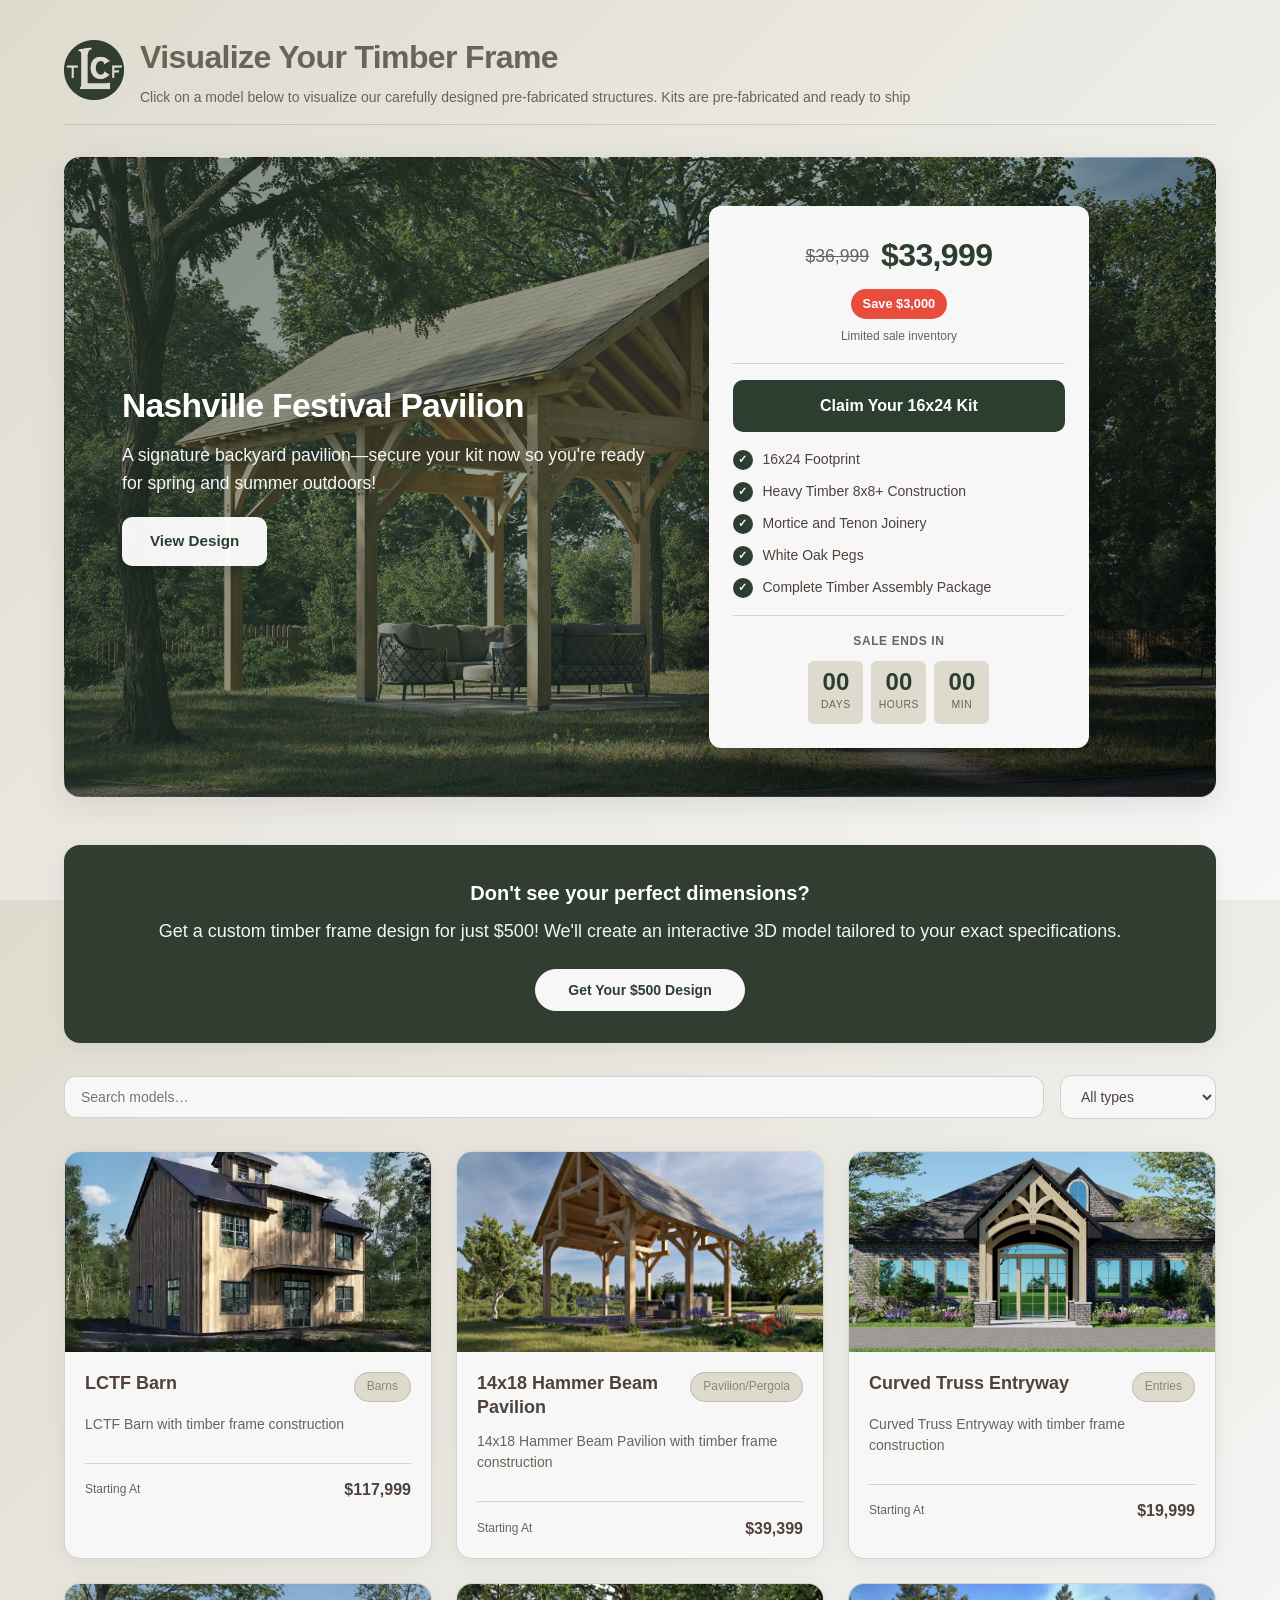
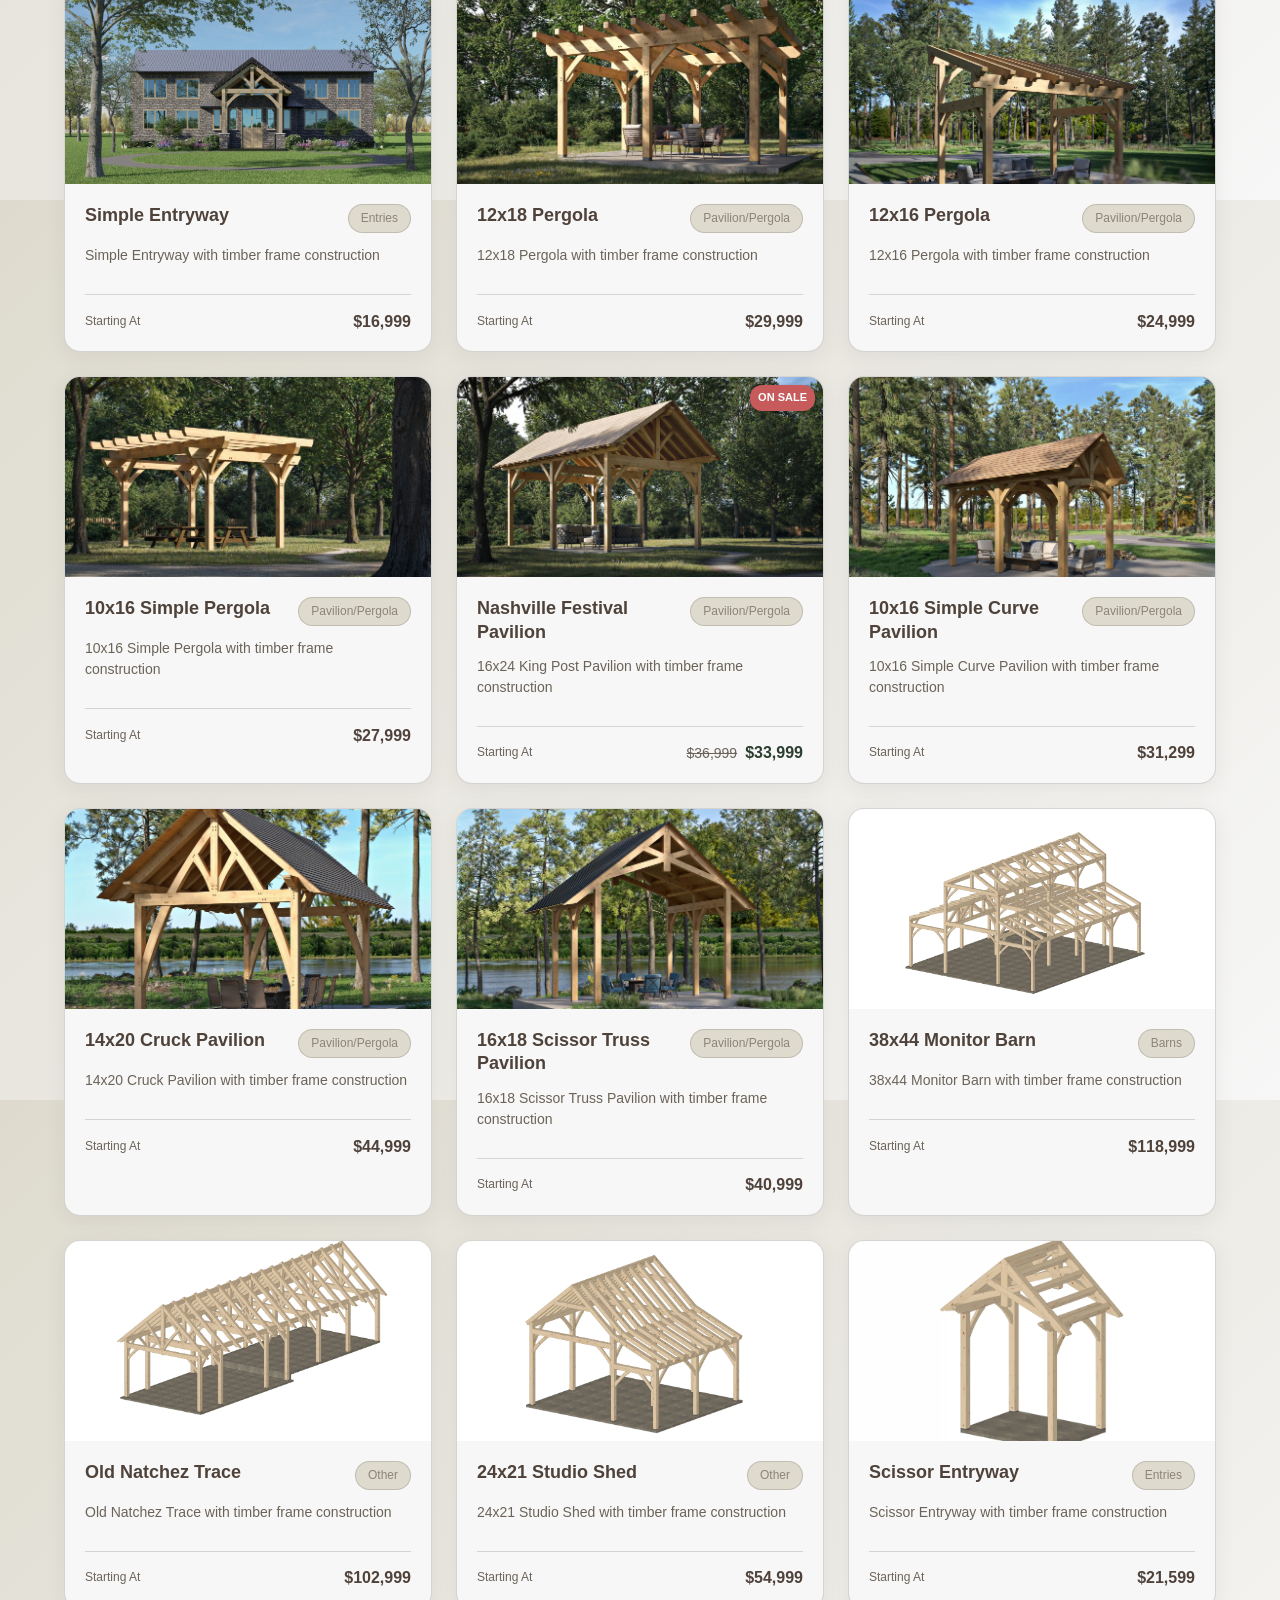
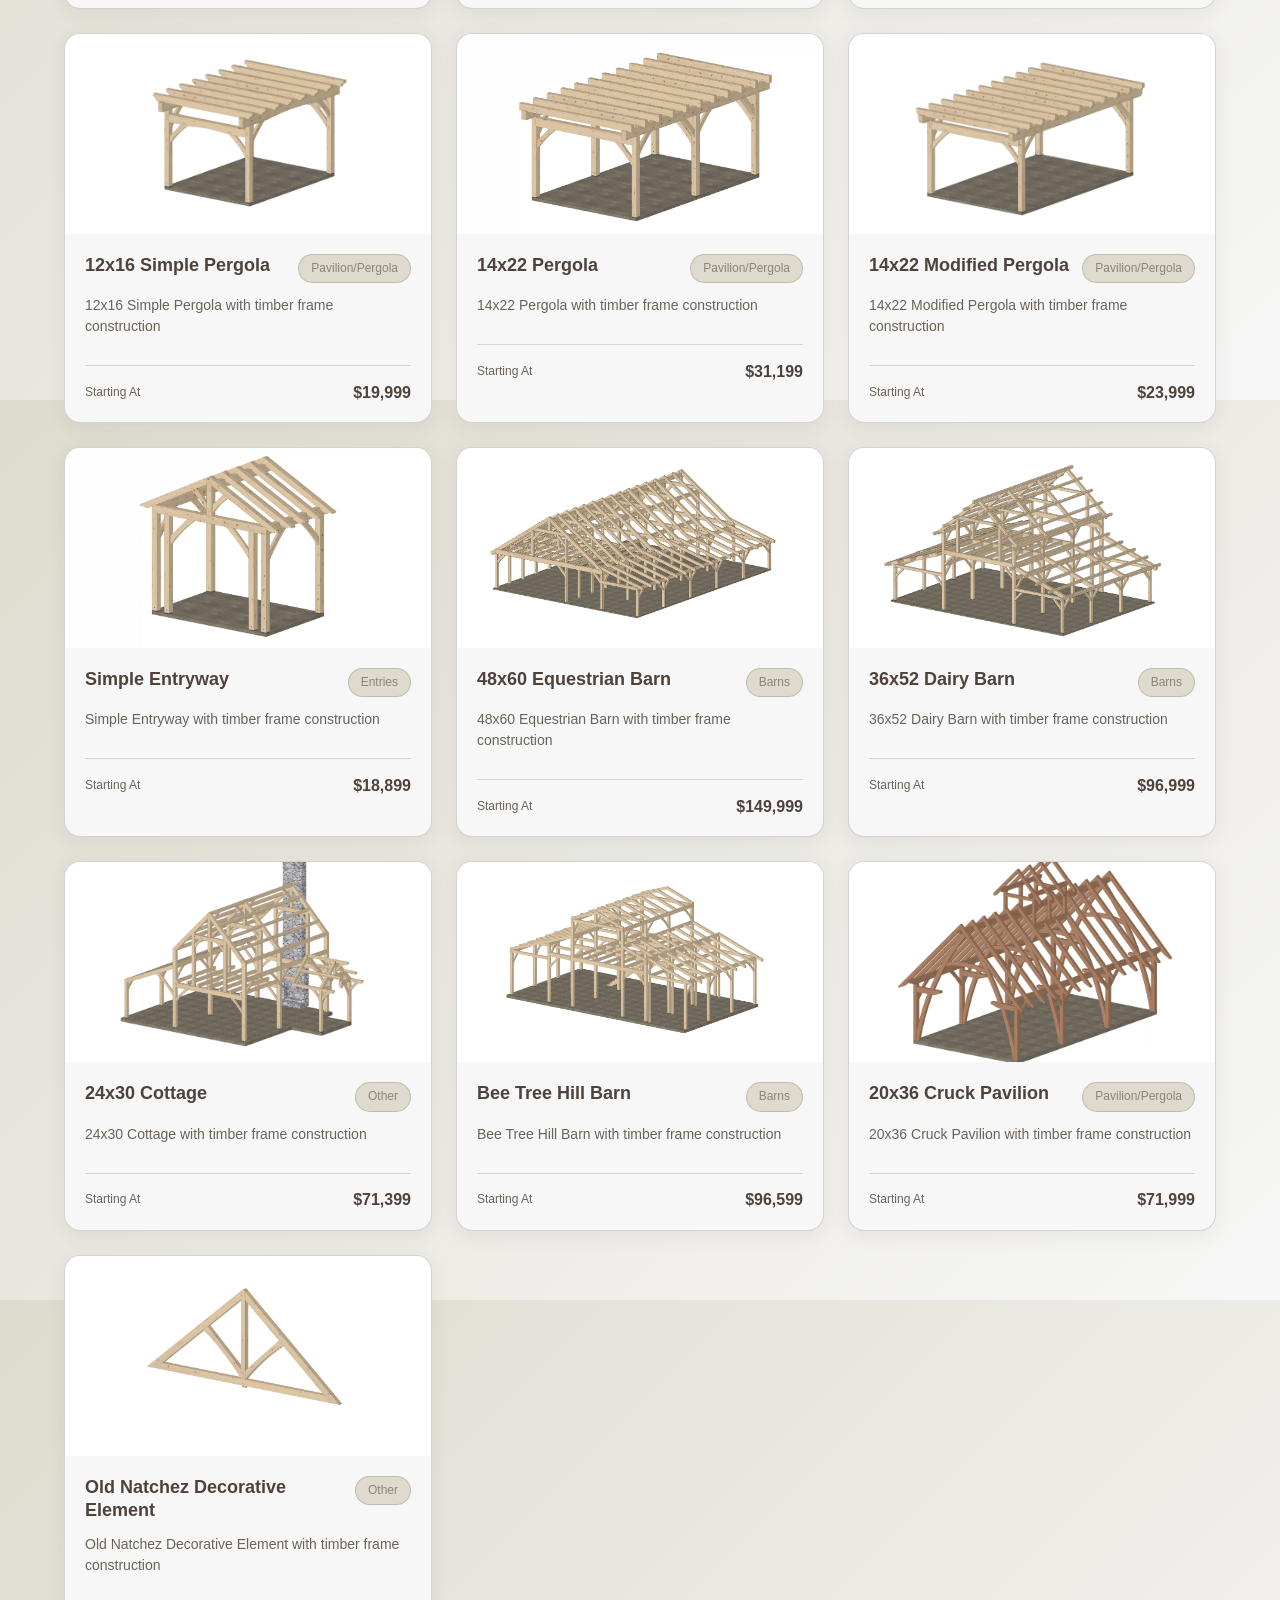
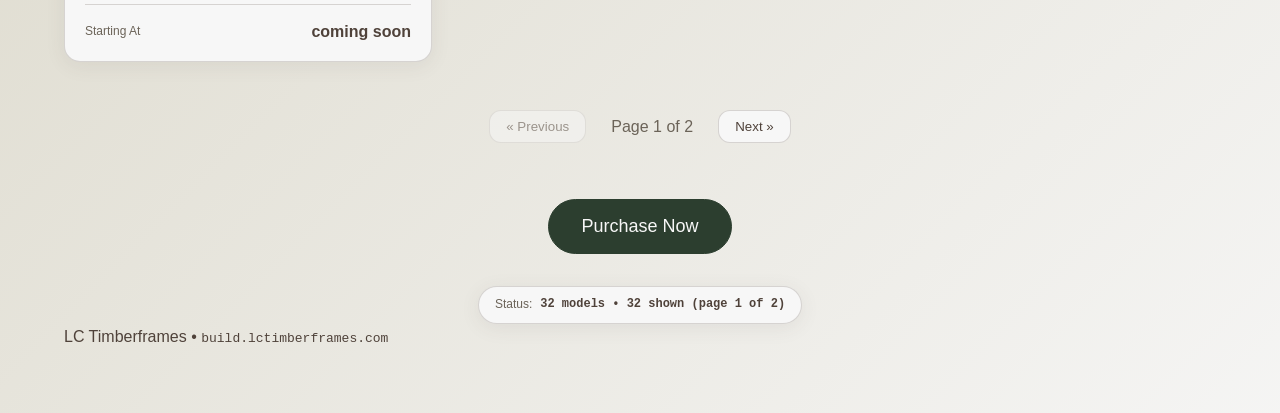
==== index.html @ c9aa9726 "push UTMs for buttons" ====
<!doctype html>
<html lang="en">
  <head>
    <meta charset="utf-8" />
    <script>
      // Register service worker to block unwanted Cadwork API calls
      if ('serviceWorker' in navigator) {
        navigator.serviceWorker.register('/sw.js', { scope: '/' })
          .catch(() => {}); // Silently fail on localhost/http
      }
    </script>
    <meta name="viewport" content="width=device-width, initial-scale=1" />
    <meta name="color-scheme" content="light dark" />
    <title>Visualize Your Timber Frame</title>
    <meta name="description" content="Select a 3D model to view." />
    <link rel="icon" type="image/png" href="assets/global_graphics/LCTF Profile.png">
    <link rel="dns-prefetch" href="//docs.google.com">
    <link rel="preconnect" href="//docs.google.com" crossorigin>
    <style>
      :root {
        /* Franklin Timberframes Color Palette */
        --franklin-green: #2C3E2F;
        --slab-blue: #CDE3F2;
        --forest-brown: #4F423A;
        --pebble-grey: #DEDBCE;
        --ivory-white: #F7F7F7;

        /* Light theme (default) */
        --bg: var(--ivory-white);
        --bg-secondary: var(--pebble-grey);
        --panel: var(--ivory-white);
        --panel-hover: #f0ede6;
        --text: var(--forest-brown);
        --text-muted: #6b6358;
        --text-secondary: #8b8477;
        --border: rgba(79, 66, 58, 0.2);
        --border-hover: rgba(79, 66, 58, 0.3);
        --shadow: 0 4px 20px rgba(79, 66, 58, 0.08);
        --shadow-hover: 0 8px 30px rgba(79, 66, 58, 0.12);
        --accent: var(--franklin-green);
        --accent-hover: #3a7d44;
        --success: var(--franklin-green);
        --warning: #d4a574;
        --danger: #c75b5b;
        --radius-sm: 6px;
        --radius-md: 12px;
        --radius-lg: 16px;
        --transition: all 0.3s ease;
      }

      @media (prefers-color-scheme: dark) {
        :root {
          /* Dark theme with Franklin palette */
          --bg: var(--forest-brown);
          --bg-secondary: #3a352f;
          --panel: #4a443c;
          --panel-hover: #5a544c;
          --text: var(--ivory-white);
          --text-muted: var(--pebble-grey);
          --text-secondary: #e8e3d8;
          --border: rgba(247, 247, 247, 0.2);
          --border-hover: rgba(247, 247, 247, 0.3);
          --shadow: 0 4px 20px rgba(0, 0, 0, 0.4);
          --shadow-hover: 0 8px 30px rgba(0, 0, 0, 0.6);
          --accent: var(--slab-blue);
          --accent-hover: #a8c8e8;
          --success: var(--franklin-green);
          --warning: #d4a574;
          --danger: #c75b5b;
        }
      }

      * { box-sizing: border-box; }
      html, body { height: 100%; }
      body {
        margin: 0;
        font-family: 'Helvetica Neue', -apple-system, BlinkMacSystemFont, 'Segoe UI', Roboto, Arial, sans-serif;
        color: var(--text);
        background: var(--bg);
        background-image: linear-gradient(135deg, var(--bg-secondary) 0%, var(--bg) 100%);
        line-height: 1.6;
        -webkit-font-smoothing: antialiased;
        -moz-osx-font-smoothing: grayscale;
        transition: background-color var(--transition), background-image var(--transition);
      }

      a { color: inherit; text-decoration: none; }

      .wrap {
        max-width: 1200px;
        margin: 0 auto;
        padding: 2rem 1.5rem 4rem;
      }
      header {
        display: flex;
        align-items: center;
        justify-content: flex-start;
        gap: 1rem;
        flex-wrap: wrap;
        margin-bottom: 2rem;
        padding-bottom: 1rem;
        border-bottom: 1px solid var(--border);
      }
      .logo {
        height: 60px;
        width: auto;
        flex-shrink: 0;
      }
      .title { display: grid; gap: 0.25rem; }
      .title h1 {
        margin: 0;
        font-size: 2rem;
        font-weight: 700;
        letter-spacing: -0.02em;
        color: var(--text-muted);
      }
      .title p {
        margin: 0;
        color: var(--text-muted);
        font-size: 0.875rem;
        line-height: 1.5;
      }
      .pill {
        display: inline-flex;
        align-items: center;
        gap: 0.5rem;
        padding: 0.5rem 1rem;
        border: 1px solid var(--border);
        background: var(--panel);
        border-radius: 2rem;
        box-shadow: var(--shadow);
        color: var(--text-muted);
        font-size: 0.75rem;
        font-weight: 500;
        user-select: none;
        transition: var(--transition);
      }
      .pill:hover {
        border-color: var(--border-hover);
        background: var(--panel-hover);
      }
      .pill code {
        color: var(--text);
        font-family: 'SF Mono', 'Monaco', 'Inconsolata', 'Roboto Mono', monospace;
        font-size: 0.75rem;
        font-weight: 600;
      }

      .controls {
        margin-top: 1.5rem;
        display: flex;
        gap: 1rem;
        flex-wrap: wrap;
        align-items: center;
      }
      .input, .select, .btn {
        border: 1px solid var(--border);
        background: var(--panel);
        color: var(--text);
        border-radius: var(--radius-md);
        padding: 0.75rem 1rem;
        font-size: 0.875rem;
        outline: none;
        transition: var(--transition);
      }
      .input:focus, .select:focus {
        border-color: var(--franklin-green);
        box-shadow: 0 0 0 3px rgba(44, 62, 47, 0.15);
      }
      .input { min-width: 280px; flex: 1 1 320px; }
      .select { flex: 0 0 auto; }
      .btn {
        display: inline-flex;
        align-items: center;
        gap: 0.5rem;
        cursor: pointer;
        font-weight: 500;
        transition: var(--transition);
        border: 1px solid transparent;
      }
      .btn:hover {
        transform: translateY(-1px);
        border-color: var(--border-hover);
      }
      .btn:active { transform: translateY(0); }
      .btn.primary {
        border-color: var(--franklin-green);
        background: var(--franklin-green);
        color: var(--ivory-white);
      }
      .btn.primary:hover {
        background: #3a7d44;
        border-color: #3a7d44;
      }
      .btn:disabled {
        opacity: 0.5;
        cursor: not-allowed;
        transform: none;
        pointer-events: none;
      }

      .grid {
        margin-top: 2rem;
        display: grid;
        grid-template-columns: repeat(auto-fit, minmax(320px, 1fr));
        gap: 1.5rem;
      }
      .card {
        border: 1px solid var(--border);
        background: var(--panel);
        border-radius: var(--radius-lg);
        box-shadow: var(--shadow);
        overflow: hidden;
        cursor: pointer;
        transition: var(--transition);
        position: relative;
      }
      .card:hover {
        transform: translateY(-4px);
        border-color: var(--franklin-green);
        background: var(--panel-hover);
        box-shadow: var(--shadow-hover);
      }
      .card:active { transform: translateY(0); }
      .card.coming-soon {
        opacity: 0.7;
        cursor: default;
      }
      .card.coming-soon:hover {
        transform: none;
        border-color: var(--border);
        background: var(--panel);
        box-shadow: var(--shadow);
      }
      .card.coming-soon .thumb::after {
        content: 'Coming Soon';
        position: absolute;
        top: 50%;
        left: 50%;
        transform: translate(-50%, -50%);
        background: rgba(0, 0, 0, 0.8);
        color: white;
        padding: 8px 16px;
        border-radius: 8px;
        font-size: 14px;
        font-weight: 600;
        z-index: 2;
      }
      .card .thumb {
        height: 200px;
        background: linear-gradient(135deg, var(--bg-secondary) 0%, var(--panel) 100%);
        overflow: hidden;
        position: relative;
      }
      .card .thumb img {
        width: 100%;
        height: 100%;
        object-fit: cover;
        display: block;
        transition: var(--transition);
      }
      .card:hover .thumb img {
        transform: scale(1.05);
      }
      .card .inner {
        padding: 1.25rem;
        display: grid;
        gap: 0.75rem;
      }
      .card .name {
        display: flex;
        align-items: flex-start;
        justify-content: space-between;
        gap: 0.75rem;
      }
      .card h2 {
        margin: 0;
        font-size: 1.125rem;
        font-weight: 600;
        line-height: 1.3;
        color: var(--text);
      }
      .tag {
        font-size: 0.75rem;
        font-weight: 500;
        color: var(--text-secondary);
        border: 1px solid var(--border);
        background: var(--bg-secondary);
        padding: 0.25rem 0.75rem;
        border-radius: 1rem;
        white-space: nowrap;
        transition: var(--transition);
      }
      .card:hover .tag {
        border-color: var(--border-hover);
        background: var(--panel);
      }
      .desc {
        margin: 0;
        color: var(--text-muted);
        font-size: 0.875rem;
        line-height: 1.5;
      }
      .pricing {
        margin-top: 1rem;
        padding-top: 1rem;
        border-top: 1px solid var(--border);
      }
      .price-section {
        display: flex;
        align-items: center;
        justify-content: space-between;
        gap: 0.5rem;
        min-height: 1.25rem;
      }
      .price-label {
        color: var(--text-muted);
        font-size: 0.75rem;
        font-weight: 500;
        flex-shrink: 0;
      }
      .price-display {
        display: flex;
        align-items: center;
        gap: 0.5rem;
        flex-shrink: 0;
      }
      .regular-price, .sale-price {
        font-size: 1rem;
        font-weight: 600;
        color: var(--text);
        line-height: 1.2;
        display: inline-block;
      }
      .original-price {
        font-size: 0.875rem;
        color: var(--text-muted);
        text-decoration: line-through;
        line-height: 1.2;
        display: inline-block;
      }
      .sale-price { color: var(--success); }
      .sale-badge {
        position: absolute;
        top: 8px;
        right: 8px;
        background: var(--danger);
        color: white;
        padding: 4px 8px;
        border-radius: 12px;
        font-size: 11px;
        font-weight: 600;
        box-shadow: 0 2px 8px rgba(0,0,0,0.3);
        z-index: 1;
      }
      .thumb { position: relative; }

      .empty {
        grid-column: 1 / -1;
        border: 2px dashed var(--border);
        background: var(--bg-secondary);
        border-radius: var(--radius-lg);
        padding: 3rem 2rem;
        color: var(--text-muted);
        text-align: center;
      }
      .empty strong {
        color: var(--text);
        display: block;
        margin-bottom: 0.5rem;
        font-size: 1.125rem;
      }
      .error {
        margin-top: 1.5rem;
        border: 1px solid rgba(239, 68, 68, 0.3);
        background: rgba(239, 68, 68, 0.1);
        border-radius: var(--radius-md);
        padding: 1rem 1.25rem;
        color: var(--text);
      }
      .error code {
        color: var(--danger);
        background: rgba(239, 68, 68, 0.1);
        padding: 0.125rem 0.25rem;
        border-radius: var(--radius-sm);
        font-size: 0.875em;
      }

      /* Pagination Styles */
      .pagination {
        display: flex;
        align-items: center;
        justify-content: center;
        gap: 1rem;
        margin: 2rem 0;
        padding: 1rem;
      }

      .pagination-btn {
        padding: 0.5rem 1rem;
        border: 1px solid var(--border);
        background: var(--panel);
        color: var(--text);
        border-radius: var(--radius-md);
        cursor: pointer;
        font-weight: 500;
        transition: var(--transition);
      }

      .pagination-btn:hover:not(:disabled) {
        background: var(--panel-hover);
        border-color: var(--border-hover);
      }

      .pagination-btn:disabled {
        opacity: 0.5;
        cursor: not-allowed;
      }

      .page-info {
        color: var(--text-muted);
        font-weight: 500;
        min-width: 100px;
        text-align: center;
      }

      .promo-banner {
        margin: 2rem 0;
        padding: 2rem;
        background: #303d30;
        border-radius: var(--radius-lg);
        text-align: center;
        color: white;
        box-shadow: var(--shadow);
      }
      .promo-banner h3 {
        margin: 0 0 0.5rem 0;
        font-size: 1.25rem;
        font-weight: 600;
      }
      .promo-banner p {
        margin: 0 0 1.5rem 0;
        font-size: 1.125rem;
        opacity: 0.95;
      }
      .promo-banner .btn {
        background: var(--ivory-white);
        color: var(--franklin-green);
        border-color: var(--ivory-white);
        font-weight: 600;
        padding: 0.75rem 2rem;
        border-radius: 2rem;
        transition: var(--transition);
      }
      .promo-banner .btn:hover {
        background: var(--pebble-grey);
        transform: translateY(-1px);
      }

      /* Sale hero - Clean, sleek design */
      .sale-hero {
        background-image: url('assets/Models/LCTF PF17 - Simple Pavilion 16x24 3.1.1/renders/IMG_2976.webp');
        background-size: cover;
        background-position: center;
        border-radius: var(--radius-lg);
        margin: 2rem 0 3rem;
        border: 1px solid var(--border);
        box-shadow: var(--shadow-hover);
        overflow: hidden;
        position: relative;
        min-height: 500px;
        display: flex;
        align-items: center;
        justify-content: center;
      }

      .sale-hero::before {
        content: '';
        position: absolute;
        inset: 0;
        background: linear-gradient(135deg, rgba(43,61,47,0.60) 0%, rgba(43,61,47,0.45) 50%, rgba(0,0,0,0.55) 100%);
        pointer-events: none;
      }

      .sale-hero-inner {
        position: relative;
        z-index: 1;
        width: 100%;
        max-width: 1100px;
        padding: 3rem 2rem;
      }

      .sale-content {
        display: grid;
        grid-template-columns: 1.2fr 1fr;
        gap: 3rem;
        align-items: center;
      }

      .sale-left {
        color: white;
      }

            .sale-pill {
        display: inline-flex;
        align-items: center;
        gap: 0.5rem;
        background: white;
        color: var(--franklin-green);
        border-radius: 999px;
        padding: 0.5rem 1rem;
        font-size: 0.8rem;
        font-weight: 700;
        letter-spacing: 0.02em;
        text-transform: uppercase;
        margin-bottom: 1.5rem;
      }

      .sale-title {
        font-size: 3rem;
        line-height: 1.1;
        letter-spacing: -0.02em;
        font-weight: 700;
        margin: 0 0 1rem 0;
        color: white;
      }

      .sale-sub {
        font-size: 1.1rem;
        line-height: 1.6;
        margin: 0;
        color: rgba(255,255,255,0.95);
      }

      .sale-right {
        background: var(--panel);
        border-radius: 12px;
        padding: 1.5rem;
        box-shadow: 0 20px 60px rgba(0,0,0,0.4);
        max-width: 380px;
      }

      .sale-pricing {
        text-align: center;
        padding-bottom: 1rem;
        border-bottom: 1px solid var(--border);
        margin-bottom: 1rem;
      }

      .sale-price-row {
        display: flex;
        align-items: center;
        justify-content: center;
        gap: 0.75rem;
        margin-bottom: 0.5rem;
      }

      .sale-old-price {
        font-size: 1.1rem;
        color: var(--text-muted);
        text-decoration: line-through;
        font-weight: 500;
      }

      .sale-new-price {
        font-size: 2rem;
        font-weight: 800;
        color: var(--accent);
        letter-spacing: -0.02em;
      }

      .sale-save-badge {
        display: inline-block;
        background: #e74c3c;
        color: white;
        padding: 0.3rem 0.75rem;
        border-radius: 999px;
        font-size: 0.8rem;
        font-weight: 700;
      }

      .sale-cta {
        width: 100%;
        background: var(--franklin-green);
        color: white;
        border: none;
        border-radius: 10px;
        padding: 0.85rem 1.5rem;
        font-size: 1rem;
        font-weight: 700;
        cursor: pointer;
        transition: all 0.2s ease;
        margin-bottom: 1rem;
        text-align: center;
        display: block;
        text-decoration: none;
      }

      .sale-cta:hover {
        background: #3a7d44;
        transform: translateY(-2px);
        box-shadow: 0 8px 20px rgba(43,61,47,0.3);
      }

      .sale-view-btn {
        display: inline-block;
        background: rgba(255,255,255,0.95);
        color: var(--franklin-green);
        border: none;
        border-radius: 10px;
        padding: 0.75rem 1.75rem;
        font-size: 0.95rem;
        font-weight: 700;
        cursor: pointer;
        transition: all 0.2s ease;
        margin-top: 1.25rem;
        text-align: center;
        text-decoration: none;
        box-shadow: 0 4px 15px rgba(0,0,0,0.2);
      }

      .sale-view-btn:hover {
        background: white;
        transform: translateY(-2px);
        box-shadow: 0 6px 20px rgba(0,0,0,0.25);
      }

      .sale-features {
        display: flex;
        flex-direction: column;
        gap: 0.6rem;
      }

      .sale-feature {
        display: flex;
        align-items: center;
        gap: 0.6rem;
        font-size: 0.875rem;
        color: var(--text);
      }

      .sale-feature::before {
        content: '✓';
        display: flex;
        align-items: center;
        justify-content: center;
        width: 20px;
        height: 20px;
        background: var(--franklin-green);
        color: white;
        border-radius: 50%;
        font-weight: 700;
        font-size: 0.7rem;
        flex-shrink: 0;
      }

      .sale-timer-section {
        margin-top: 1rem;
        padding-top: 1rem;
        border-top: 1px solid var(--border);
      }

      .sale-timer-label {
        text-align: center;
        font-size: 0.75rem;
        font-weight: 600;
        color: var(--text-muted);
        margin-bottom: 0.6rem;
        text-transform: uppercase;
        letter-spacing: 0.05em;
      }

      .sale-timer-row {
        display: flex;
        justify-content: center;
        gap: 0.5rem;
      }

      .sale-timer-unit {
        background: var(--bg-secondary);
        border-radius: 6px;
        padding: 0.6rem 0.4rem;
        min-width: 55px;
        text-align: center;
      }

      .sale-timer-num {
        font-size: 1.5rem;
        font-weight: 800;
        color: var(--accent);
        line-height: 1;
      }

      .sale-timer-lbl {
        font-size: 0.65rem;
        color: var(--text-muted);
        margin-top: 0.2rem;
        text-transform: uppercase;
        letter-spacing: 0.05em;
      }

      @media (max-width: 968px) {
        .sale-content {
          grid-template-columns: 1fr;
          gap: 2rem;
        }
        .sale-title {
          font-size: 2.25rem;
        }
        .sale-hero {
          min-height: 600px;
        }
      }

      @media (max-width: 768px) {
        .sale-hero-inner {
          padding: 2rem 1.5rem;
        }
        .sale-title {
          font-size: 2rem;
        }
        .sale-new-price {
          font-size: 2rem;
        }
      }
        .sale-title { font-size: 2.1rem; }
        .sale-bottom { grid-template-columns: 1fr; gap: 1rem; }
        .sale-center { justify-self: stretch; }
        .sale-timer { justify-self: stretch; min-width: auto; }
      }

      footer {
        margin-top: 4rem;
        padding-top: 2rem;
        border-top: 1px solid var(--border);
        color: var(--text-muted);
        font-size: 0.875rem;
        display: flex;
        justify-content: space-between;
        gap: 1rem;
        flex-wrap: wrap;
      }
      footer a {
        color: var(--franklin-green);
        text-decoration: none;
        transition: var(--transition);
      }
      footer a:hover {
        color: #3a7d44;
        text-decoration: underline;
      }

      .notification {
        position: fixed;
        top: 20px;
        right: 20px;
        background: var(--franklin-green);
        color: var(--ivory-white);
        padding: 16px 20px;
        border-radius: 8px;
        box-shadow: 0 4px 20px rgba(44, 62, 47, 0.3);
        z-index: 1000;
        transform: translateX(100%);
        transition: transform 0.3s ease;
        max-width: 350px;
      }

      .notification.show {
        transform: translateX(0);
      }

      .notification-content {
        display: flex;
        align-items: center;
        gap: 12px;
      }

      .notification-icon {
        font-size: 1.2rem;
        font-weight: bold;
        flex-shrink: 0;
      }

      .notification-text {
        font-size: 0.95rem;
        line-height: 1.4;
      }

      .notification.info {
        background: var(--slab-blue);
        color: var(--forest-brown);
      }

      @media (max-width: 768px) {
        .wrap { padding: 1.5rem 1rem 3rem; }
        .grid { grid-template-columns: 1fr; gap: 1rem; }
        header {
          flex-direction: column;
          align-items: center;
          gap: 1rem;
        }
        .logo {
          height: 40px;
        }
        .controls {
          flex-direction: column;
          align-items: stretch;
          gap: 0.75rem;
        }
        .input {
          min-width: auto;
          flex: 1 1 auto;
          width: 100%;
        }
        .btn {
          justify-content: center;
          width: 100%;
        }
        footer {
          flex-direction: column;
          align-items: center;
          text-align: center;
          gap: 0.5rem;
        }

        /* Mobile pagination styles */
        .pagination {
          flex-direction: column;
          gap: 0.75rem;
          padding: 1rem 0.5rem;
        }

        .pagination-btn {
          width: 100%;
          max-width: 200px;
        }

        .page-info {
          order: -1;
          margin-bottom: 0.5rem;
        }

        /* (Legacy urgency hero mobile rules removed) */
      }

    </style>
  <script src="https://app.metricslite.com/tracker-1.0.js" data-site-id="7a184184-bbf4-4ec1-81ba-8d738decb242"></script>
  </head>
  <body>
    <div class="wrap">
      <header>
        <img src="assets/global_graphics/LCTF Profile.png" alt="LC Timberframes Logo" class="logo">
        <div class="title">
          <h1>Visualize Your Timber Frame</h1>
          <p>Click on a model below to visualize our carefully designed pre-fabricated structures. Kits are pre-fabricated and ready to ship</p>
        </div>
      </header>

<!-- Sale hero: clean, sleek design -->
      <section class="sale-hero" aria-label="16x24 Kit sale">
        <div class="sale-hero-inner">
          <div class="sale-content">
            <!-- Left side: Title and description -->
            <div class="sale-left">
              <h2 class="sale-title">Nashville Festival Pavilion</h2>
              <p class="sale-sub">A signature backyard pavilion—secure your kit now so you're ready for spring and summer outdoors!</p>
              <a href="detail.html?id=lctf-pf17&utm_source=sale&utm_medium=hero_banner&utm_campaign=16x24&utm_term=view_design" class="sale-view-btn">View Design</a>
            </div>

            <!-- Right side: White card with pricing and CTA -->
            <div class="sale-right">
              <div class="sale-pricing">
                <div class="sale-price-row">
                  <span class="sale-old-price">$36,999</span>
                  <span class="sale-new-price">$33,999</span>
                </div>
                <span class="sale-save-badge">Save $3,000</span>
                <div style="margin-top: 0.5rem; font-size: 0.75rem; color: var(--text-muted); font-weight: 500;">Limited sale inventory</div>
              </div>

              <a href="claim-kit.html?utm_source=sale&utm_medium=hero_banner&utm_campaign=16x24&utm_term=claim_form" class="sale-cta">
                Claim Your 16x24 Kit
              </a>

              <div class="sale-features">
                <div class="sale-feature">16x24 Footprint</div>
                <div class="sale-feature">Heavy Timber 8x8+ Construction</div>
                <div class="sale-feature">Mortice and Tenon Joinery</div>
                <div class="sale-feature">White Oak Pegs</div>
                <div class="sale-feature">Complete Timber Assembly Package</div>
              </div>

              <div class="sale-timer-section">
                <div class="sale-timer-label">Sale Ends In</div>
                <div class="sale-timer-row">
                  <div class="sale-timer-unit">
                    <div id="days-hero" class="sale-timer-num">14</div>
                    <div class="sale-timer-lbl">Days</div>
                  </div>
                  <div class="sale-timer-unit">
                    <div id="hours-hero" class="sale-timer-num">08</div>
                    <div class="sale-timer-lbl">Hours</div>
                  </div>
                  <div class="sale-timer-unit">
                    <div id="minutes-hero" class="sale-timer-num">32</div>
                    <div class="sale-timer-lbl">Min</div>
                  </div>
                </div>
              </div>
            </div>
          </div>
        </div>
      </section>

      <div class="promo-banner">
        <h3>Don't see your perfect dimensions?</h3>
        <p>Get a custom timber frame design for just $500! We'll create an interactive 3D model tailored to your exact specifications.</p>
        <button class="btn" onclick="window.location.href='custom-design.html'">Get Your $500 Design</button>
      </div>

      <div class="controls">
        <input id="q" class="input" placeholder="Search models…" autocomplete="off" />
        <select id="type" class="select" aria-label="Filter by type">
          <option value="">All types</option>
        </select>
      </div>

      <div id="error" class="error" style="display:none"></div>
      <div id="grid" class="grid" aria-live="polite"></div>

      <!-- Pagination -->
      <div id="pagination" class="pagination" style="display: none;">
        <button id="prev-page" class="pagination-btn" disabled>&laquo; Previous</button>
        <span id="page-info" class="page-info">Page 1 of 1</span>
        <button id="next-page" class="pagination-btn" disabled>Next &raquo;</button>
      </div>

      <div style="margin-top: 40px; text-align: center;">
        <button id="main-purchase-btn" class="btn primary" style="padding: 16px 32px; font-size: 18px; border-radius: 999px;">
          Purchase Now
        </button>
      </div>

      <div style="margin-top: 2rem; text-align: center;">
        <div class="pill">
          <span>Status:</span>
          <code id="status">loading…</code>
        </div>
      </div>

      <footer>
        <span>LC Timberframes • <code>build.lctimberframes.com</code></span>
      </footer>
    </div>

    <script>
      const MANIFEST_URL = "./assets/manifest.json";

      const elStatus = document.getElementById("status");
      const elGrid = document.getElementById("grid");

      // Format price with dollar sign and commas
      function formatPrice(priceStr) {
        const num = parseInt(priceStr.replace(/,/g, ''), 10);
        if (isNaN(num)) return priceStr;
        return '$' + num.toLocaleString();
      }

      // Function to fetch and parse pricing from Google Sheets CSV with caching


      const elErr = document.getElementById("error");
      const elQ = document.getElementById("q");
      const elType = document.getElementById("type");

      /** @type {{models: Array<any>} | null} */
      let manifest = null;

      // Loading timing
      let pageLoadStart = Date.now();

      // Pagination variables
      const ITEMS_PER_PAGE = 25;
      let currentPage = 1;
      let totalPages = 1;

      function setStatus(text) {
        elStatus.textContent = text;
      }

      function showError(html) {
        elErr.style.display = "block";
        elErr.innerHTML = html;
      }

      function clearError() {
        elErr.style.display = "none";
        elErr.textContent = "";
      }

      function normalizeType(model) {
        if (!model || typeof model !== "object") return "";
        if (model.type === "cadwork-html") return "cadwork-html";
        if (model.type === "asset") return "asset";
        if (model.type === "coming-soon") return "coming-soon";
        if (typeof model.src === "string" && model.src.trim()) return "asset";
        if (typeof model.href === "string" && model.href.toLowerCase().endsWith(".html")) return "cadwork-html";
        return "";
      }

      function getModelTarget(model) {
        const t = normalizeType(model);

        // Coming soon models don't have a target
        if (t === "coming-soon") {
          return null;
        }

        if (model.id) {
          return "detail.html?id=" + encodeURIComponent(model.id);
        }
        
        if (t === "cadwork-html") {
          const href = (model.href || "").toString().trim();
          return href ? "wrapper.html?model=" + encodeURI(href) : null;
        }
        if (t === "asset") {
          const src = (model.src || model.href || "").toString().trim();
          if (!src) return null;
          const name = (model.name || "").toString().trim();
          const u = new URL("viewer.html", window.location.href);
          u.searchParams.set("src", src);
          if (name) u.searchParams.set("name", name);
          if (model.poster) u.searchParams.set("poster", model.poster);
          return u.pathname + u.search;
        }
        return null;
      }

      function typeLabel(t, raw) {
        if (raw && raw.tag) return raw.tag;
        if (t === "cadwork-html") return "Frame";
        if (t === "asset") return "3D Asset";
        if (t === "coming-soon") return "Coming Soon";
        return "Unknown";
      }

      function getCoverCandidates(model, t) {
        const rawPath = (t === "cadwork-html" ? model.href : (model.src || model.href || "")).toString().trim();
        if (!rawPath) return [];
        const lastSlash = rawPath.lastIndexOf("/");
        if (lastSlash < 0) return [];
        const dir = rawPath.slice(0, lastSlash + 1);

        // Convention: each model folder may contain Cover.(webp|png|jpg|jpeg)
        const base = dir + "Cover";
        const exts = [".webp", ".png", ".jpg", ".jpeg"];
        return exts.map((ext) => (base + ext).replace(/ /g, '%20'));
      }


      function render() {
        clearError();
        elGrid.innerHTML = "";

        // Clear all existing gallery timers
        cardTimers.forEach((timerId) => clearInterval(timerId));
        cardTimers.clear();

        const models = (manifest && Array.isArray(manifest.models)) ? manifest.models : [];
        const q = elQ.value.trim().toLowerCase();
        const typeFilter = elType.value;

        const filtered = models
          .map((m) => ({ raw: m, t: normalizeType(m) }))
          .filter(({ raw, t }) => {
            if (typeFilter && raw.tag !== typeFilter) return false;
            const name = (raw.name || raw.id || "").toString();
            const desc = (raw.description || "").toString();
            const tag = (raw.tag || "").toString();
            const hay = (name + " " + desc + " " + tag + " " + (raw.href || "") + " " + (raw.src || "")).toLowerCase();
            return !q || hay.includes(q);
          })
          .sort((a, b) => {
            // Sort by content availability (descending priority):
            // 1. With renders, pricing, and cover page
            // 2. With pricing and cover page
            // 3. With cover page only
            // 4. With html viewer only

            const getSortPriority = (model) => {
              const hasGallery = model.raw.gallery && model.raw.gallery.length > 0;
              const hasCover = !!model.raw.thumbnail;
              const hasPricing = model.raw.price && model.raw.price !== 'coming soon' && model.raw.price !== 'Call for pricing';
              const isHtmlViewer = model.t === 'cadwork-html';

              if (hasGallery && hasPricing && hasCover) return 1;     // Highest: renders + pricing + cover
              if (hasPricing && hasCover) return 2;                   // High: pricing + cover
              if (hasCover) return 3;                                 // Medium: cover only
              if (isHtmlViewer) return 4;                             // Low: HTML viewer only
              return 5;                                               // Lowest: coming-soon, no content
            };

            const aPriority = getSortPriority(a);
            const bPriority = getSortPriority(b);

            return aPriority - bPriority;
          });

        if (models.length === 0) {
          elGrid.innerHTML = `
            <div class="empty">
              <strong>No models configured.</strong>
              Add entries to <code>assets/manifest.json</code>.
            </div>
          `;
          setStatus("0 models");
          return;
        }

        if (filtered.length === 0) {
          elGrid.innerHTML = `
            <div class="empty">
              <strong>No results.</strong>
              Try clearing your search or changing the type filter.
            </div>
          `;
          setStatus(`${models.length} models • 0 shown`);
          return;
        }

        // Calculate pagination
        totalPages = Math.ceil(filtered.length / ITEMS_PER_PAGE);
        const startIndex = (currentPage - 1) * ITEMS_PER_PAGE;
        const endIndex = startIndex + ITEMS_PER_PAGE;
        const pageItems = filtered.slice(startIndex, endIndex);

        // Update pagination controls
        updatePaginationControls(filtered.length);

        for (const { raw, t } of pageItems) {
          const name = (raw.name || raw.id || "Untitled").toString();
          const desc = (raw.description || "").toString();
          const price = raw.price || "Coming Soon";
          const target = getModelTarget(raw);
          const tag = typeLabel(t, raw);

          const metaPath = (t === "cadwork-html" ? raw.href : (raw.src || raw.href)) || "";
          const safeMeta = String(metaPath);

          const card = document.createElement("a");
          card.className = "card" + (t === "coming-soon" ? " coming-soon" : "");
          card.href = target || "#";
          card.target = "_self";
          card.rel = "noreferrer";
          card.setAttribute("role", "button");

          // Generate thumbnail URLs
          let coverUrl = '';
          let defaultLogoUrl = 'assets/global_graphics/Small%20Logo%20Cropped.png'.replace(/ /g, '%20');
          let galleryImages = [];

          if (raw.thumbnail) {
            coverUrl = raw.thumbnail;
          } else {
            const coverUrls = getCoverCandidates(raw, t);
            coverUrl = coverUrls[0] || defaultLogoUrl;
          }

          // Get gallery images
          if (raw.gallery && raw.gallery.length > 0) {
            galleryImages = [...raw.gallery];
          }

          // Set initial thumb URL - start with gallery image if available, otherwise cover
          let initialThumbUrl = coverUrl;
          if (galleryImages.length > 0) {
            initialThumbUrl = galleryImages[0]; // Always start with first gallery image for consistency
          }

          // Special case: LC14 Monitor Barn should show default logo
          if (raw.id === 'lc14-monitor-barn') {
            initialThumbUrl = defaultLogoUrl;
          }
          // Encode for HTML img src (only if we have a URL)
          if (initialThumbUrl) {
            initialThumbUrl = initialThumbUrl.replace(/ /g, '%20');
          }
          if (raw.name.includes('Monitor Barn')) {
            console.log(`🔍 ${raw.name}: thumbnail=${raw.thumbnail}, coverUrl=${coverUrl}, initial=${initialThumbUrl}, gallery=${galleryImages.length}`);
          }

          card.setAttribute('data-cover-url', coverUrl);
          card.setAttribute('data-gallery-images', JSON.stringify(galleryImages));
          card.setAttribute('data-current-index', '0');

          // Build pricing HTML based on sale status
          let pricingHTML = '';
          if (raw.onSale && raw.originalPrice) {
            pricingHTML = `
              <div class="price-section">
                <span class="price-label">Starting At</span>
                <div class="price-display">
                  <span class="original-price">${escapeHtml(raw.originalPrice)}</span>
                  <span class="sale-price">${escapeHtml(price)}</span>
                </div>
              </div>
            `;
          } else {
            pricingHTML = `
              <div class="price-section">
                <span class="price-label">Starting At</span>
                <div class="price-display">
                  <span class="regular-price">${escapeHtml(price || "Coming Soon")}</span>
                </div>
              </div>
            `;
          }

          // Build sale badge if on sale
          const saleBadgeHTML = raw.onSale ? '<span class="sale-badge">ON SALE</span>' : '';

          card.innerHTML = `
            <div class="thumb">
              ${saleBadgeHTML}
              <img src="${initialThumbUrl || defaultLogoUrl}" alt="${escapeHtml(name)}" onerror="this.src='${defaultLogoUrl}'" loading="lazy" style="width: 100%; height: 100%; object-fit: cover; display: block; transition: opacity 0.3s ease;" />
            </div>
            <div class="inner">
              <div class="name">
                <h2>${escapeHtml(name)}</h2>
                <span class="tag">${escapeHtml(tag)}</span>
              </div>
              <p class="desc">${escapeHtml(desc || " ")}</p>
              <div class="pricing">
                ${pricingHTML}
              </div>
            </div>
          `;

          if (!target) {
            card.addEventListener("click", (e) => {
              e.preventDefault();
              if (t === "coming-soon") {
                showNotification(`${escapeHtml(name)} is coming soon!`, 'info');
              } else {
              showError(`Model <code>${escapeHtml(name)}</code> is missing a valid <code>href</code>.`);
              }
            });
          }

          // Gallery cycling functionality - no lightbox, just cycling
          if (galleryImages.length > 0) {
            // Start cycling only if there are multiple images
            if (galleryImages.length > 1) {
              setTimeout(() => startGalleryCycling(card), 100);
            }

            // Add hover event listeners for cards with galleries
            card.addEventListener('mouseenter', () => {
              if (galleryImages.length > 1) {
                stopGalleryCycling(card);
              }
              showCoverImage(card);
            });

            card.addEventListener('mouseleave', () => {
              resumeGalleryCycling(card);
            });
          }

          elGrid.appendChild(card);
        }

        setStatus(`${models.length} models • ${filtered.length} shown (page ${currentPage} of ${totalPages})`);
      }

      function updatePaginationControls(totalItems) {
        const paginationEl = document.getElementById('pagination');
        const prevBtn = document.getElementById('prev-page');
        const nextBtn = document.getElementById('next-page');
        const pageInfo = document.getElementById('page-info');

        if (totalPages <= 1) {
          paginationEl.style.display = 'none';
          return;
        }

        paginationEl.style.display = 'flex';
        pageInfo.textContent = `Page ${currentPage} of ${totalPages}`;

        prevBtn.disabled = currentPage <= 1;
        nextBtn.disabled = currentPage >= totalPages;
      }

      function changePage(direction) {
        const newPage = currentPage + direction;
        if (newPage >= 1 && newPage <= totalPages) {
          currentPage = newPage;
          render();
          // Scroll to top of page when changing pages
          window.scrollTo({ top: 0, behavior: 'smooth' });
        }
      }

      // Gallery cycling functionality
      const cardTimers = new Map();

      function startGalleryCycling(card) {
        const galleryImages = JSON.parse(card.getAttribute('data-gallery-images') || '[]');
        if (galleryImages.length === 0) return; // No gallery images to cycle

        // Clear any existing timer for this card
        if (cardTimers.has(card)) {
          clearInterval(cardTimers.get(card));
          cardTimers.delete(card);
        }

        const img = card.querySelector('.thumb img');
        let currentIndex = parseInt(card.getAttribute('data-current-index') || '0');

        const cycleImages = () => {
          currentIndex = (currentIndex + 1) % galleryImages.length;
          const encodedUrl = encodeURI(galleryImages[currentIndex]);
          img.src = encodedUrl;
          card.setAttribute('data-current-index', currentIndex.toString());
        };

        // Start cycling every 3 seconds
        const timerId = setInterval(cycleImages, 3000);
        cardTimers.set(card, timerId);
      }

      function stopGalleryCycling(card) {
        const timerId = cardTimers.get(card);
        if (timerId) {
          clearInterval(timerId);
          cardTimers.delete(card);
        }
      }

      function showCoverImage(card) {
        const img = card.querySelector('.thumb img');
        const coverUrl = card.getAttribute('data-cover-url');
        img.src = encodeURI(coverUrl);
        card.setAttribute('data-current-index', '-1'); // -1 indicates cover image
      }

      function resumeGalleryCycling(card) {
        const galleryImages = JSON.parse(card.getAttribute('data-gallery-images') || '[]');

        if (galleryImages.length === 0) return;

        const img = card.querySelector('.thumb img');

        // Handle both single and multiple image cases
        const resumeToGallery = () => {
          if (galleryImages.length === 1) {
            // Single image: just show the gallery image
            const encodedUrl = encodeURI(galleryImages[0]);
            img.src = encodedUrl;
            card.setAttribute('data-current-index', '0');
          } else if (galleryImages.length > 1) {
            // Multiple images: start cycling again
            // Clear any existing timer first
            if (cardTimers.has(card)) {
              clearInterval(cardTimers.get(card));
              cardTimers.delete(card);
            }

            let currentIndex = parseInt(card.getAttribute('data-current-index') || '0');

            const cycleImages = () => {
              currentIndex = (currentIndex + 1) % galleryImages.length;
              img.src = galleryImages[currentIndex];
              card.setAttribute('data-current-index', currentIndex.toString());
            };

            // Start cycling every 3 seconds
            const timerId = setInterval(cycleImages, 3000);
            cardTimers.set(card, timerId);
          }
        };

        // 0.5 second delay for smooth transition, then resume
        setTimeout(resumeToGallery, 500);
      }

      function showNotification(message, type = 'info') {
        // Remove existing notifications
        const existingNotifications = document.querySelectorAll('.notification');
        existingNotifications.forEach(notification => notification.remove());

        const notification = document.createElement('div');
        notification.className = `notification ${type}`;
        notification.innerHTML = `
          <div class="notification-content">
            <span class="notification-icon">${type === 'success' ? '✓' : 'ℹ'}</span>
            <span class="notification-text">${message}</span>
          </div>
        `;

        document.body.appendChild(notification);

        // Trigger animation
        setTimeout(() => notification.classList.add('show'), 100);

        // Auto remove after 4 seconds
        setTimeout(() => {
          notification.classList.remove('show');
          setTimeout(() => notification.remove(), 300);
        }, 4000);
      }

      function escapeHtml(s) {
        return String(s)
          .replaceAll("&", "&amp;")
          .replaceAll("<", "&lt;")
          .replaceAll(">", "&gt;")
          .replaceAll('"', "&quot;")
          .replaceAll("'", "&#039;");
      }

      function populateTypes(models) {
        const tags = new Set();
        for (const m of models) {
          if (m.tag) tags.add(m.tag);
        }
        const sorted = Array.from(tags).sort();

        // Save current selection if possible
        const current = elType.value;
        
        elType.innerHTML = '<option value="">All types</option>';
        
        for (const tag of sorted) {
          const opt = document.createElement("option");
          opt.value = tag;
          opt.textContent = tag;
          elType.appendChild(opt);
        }
        
        if (tags.has(current)) {
          elType.value = current;
        }
      }

      async function loadManifest() {
        clearError();
        setStatus("loading…");
        try {
          // Load manifest directly (pricing is already baked into manifest.json)
          const manifestRes = await fetch(MANIFEST_URL);

          if (!manifestRes.ok) throw new Error(`Failed to load manifest: ${manifestRes.status} ${manifestRes.statusText}`);
          const json = await manifestRes.json();

          manifest = json;
          if (manifest && Array.isArray(manifest.models)) {
            populateTypes(manifest.models);
          }
          currentPage = 1; // Reset to first page when loading new manifest
          render();
        } catch (err) {
          console.warn('Error loading data:', err);
          manifest = null;
          elGrid.innerHTML = "";
          setStatus("error");
          showError(
            `Could not load <code>${escapeHtml(MANIFEST_URL)}</code>.<br/>` +
            `<span style="color: rgba(255,255,255,0.86)">` +
            `Error: <code>${escapeHtml(err && err.message ? err.message : String(err))}</code>` +
            `</span>`
          );
        }
      }

      elQ.addEventListener("input", () => {
        currentPage = 1; // Reset to first page when searching
        render();
      });
      elType.addEventListener("change", () => {
        currentPage = 1; // Reset to first page when filtering
        render();
      });

      // Pagination event listeners
      document.getElementById("prev-page").addEventListener("click", () => changePage(-1));
      document.getElementById("next-page").addEventListener("click", () => changePage(1));

      document.getElementById("main-purchase-btn").addEventListener("click", () => {
        window.open("https://www.lctimberframes.com/inquire/?utm_source=website&utm_medium=build.lc&utm_campaign=3Dkit&utm_term=motivated", "_blank");
      });

      // Countdown Timer for Urgency Hero
      function updateHeroCountdown() {
        // Set the date we're counting down to (Feb 28, 2026 at 11:59 PM)
        const countDownDate = new Date('2026-02-28T23:59:59').getTime();

        function updateTimer() {
          const now = new Date().getTime();
          const distance = countDownDate - now;

          const days = Math.floor(distance / (1000 * 60 * 60 * 24));
          const hours = Math.floor((distance % (1000 * 60 * 60 * 24)) / (1000 * 60 * 60));
          const minutes = Math.floor((distance % (1000 * 60 * 60)) / (1000 * 60));

          document.getElementById('days-hero').textContent = days.toString().padStart(2, '0');
          document.getElementById('hours-hero').textContent = hours.toString().padStart(2, '0');
          document.getElementById('minutes-hero').textContent = minutes.toString().padStart(2, '0');

          if (distance < 0) {
            document.getElementById('days-hero').textContent = '00';
            document.getElementById('hours-hero').textContent = '00';
            document.getElementById('minutes-hero').textContent = '00';
          }
        }

        updateTimer();
        setInterval(updateTimer, 60000); // Update every minute
      }

      loadManifest();
      updateHeroCountdown();
    </script>

  </body>
</html>
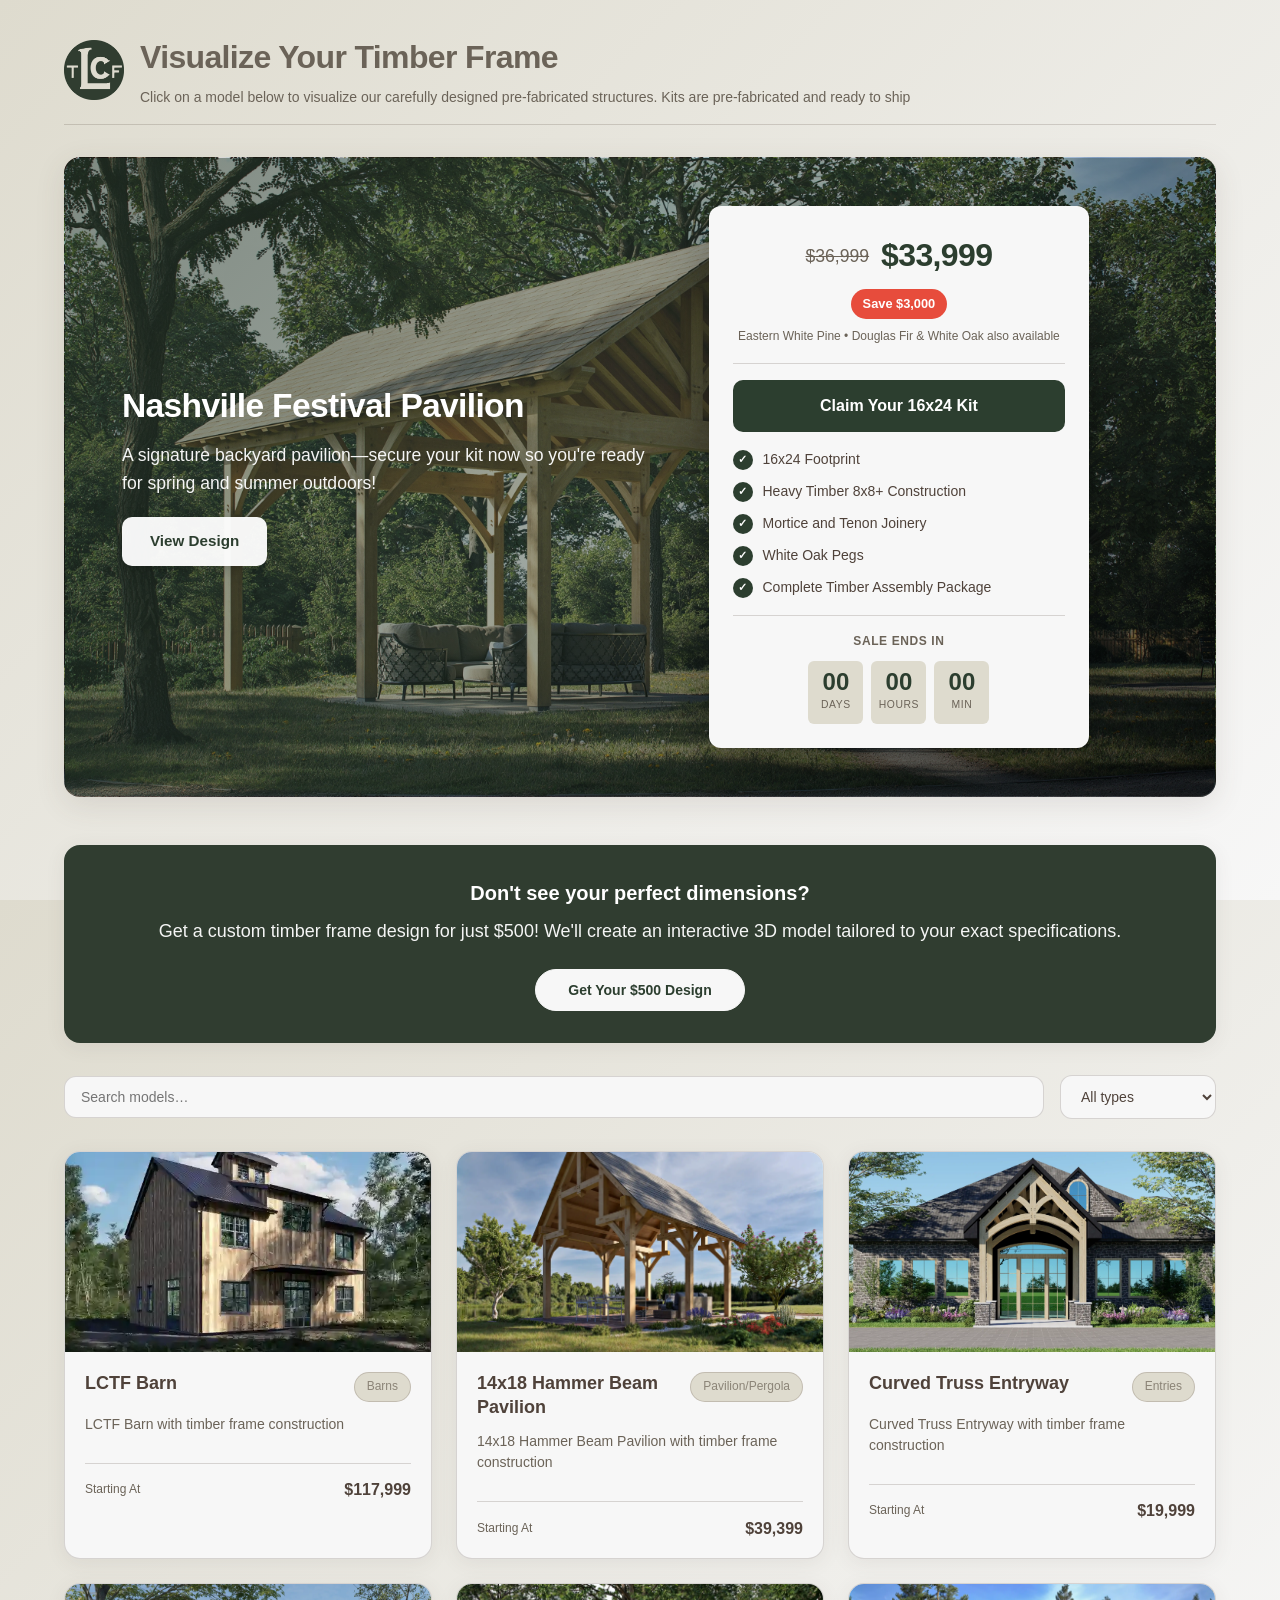
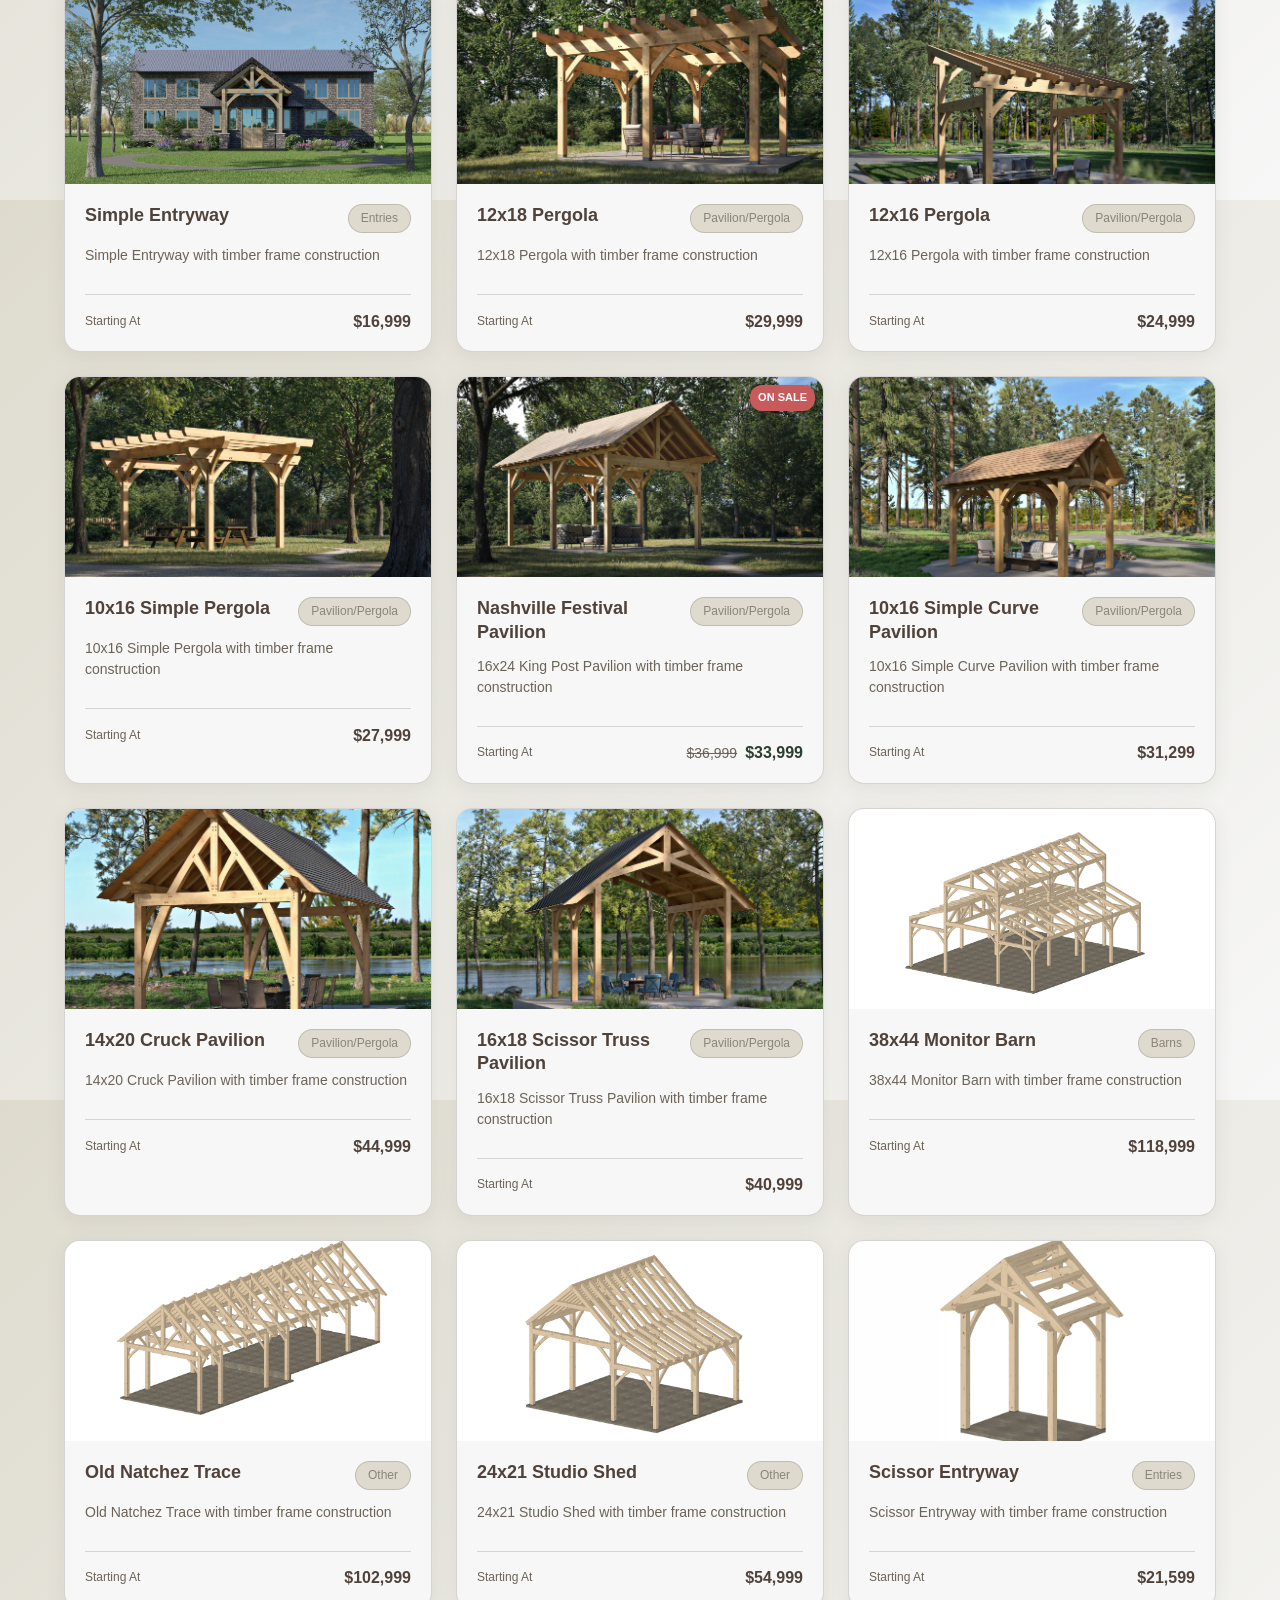
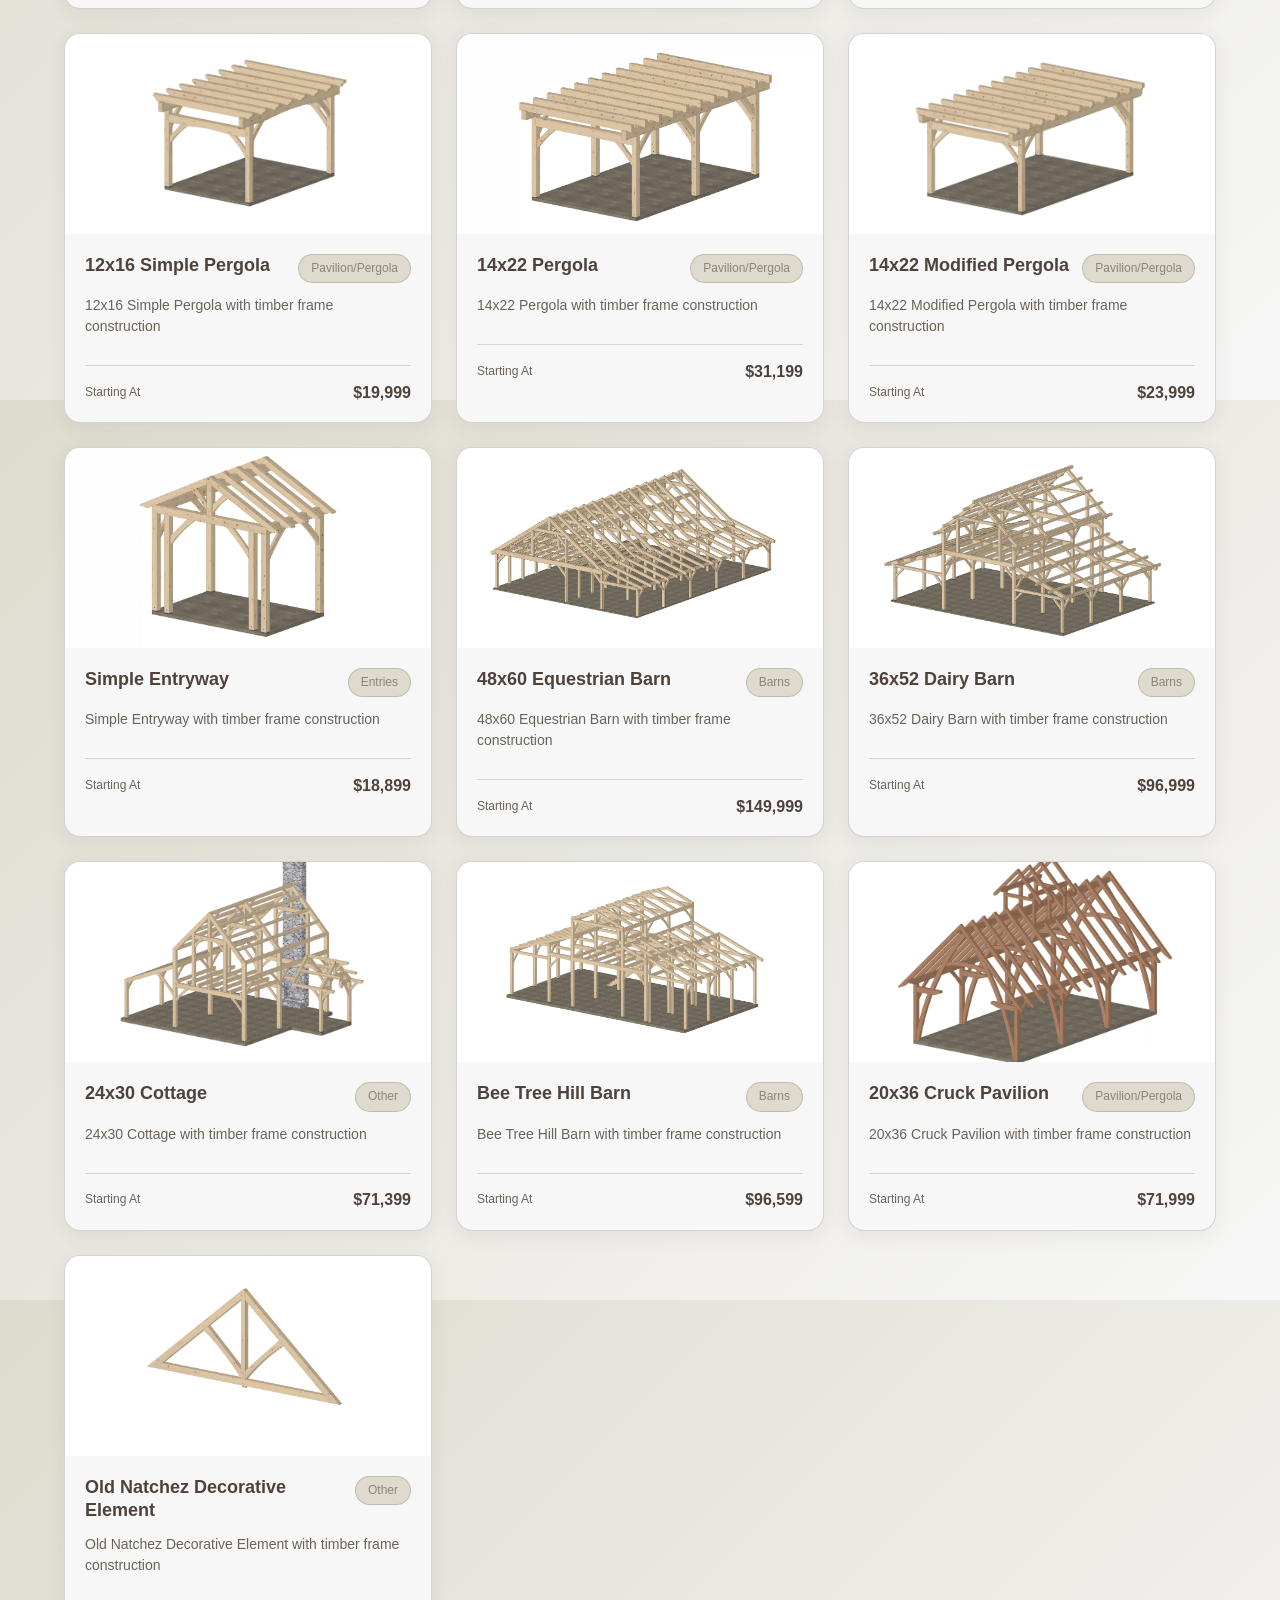
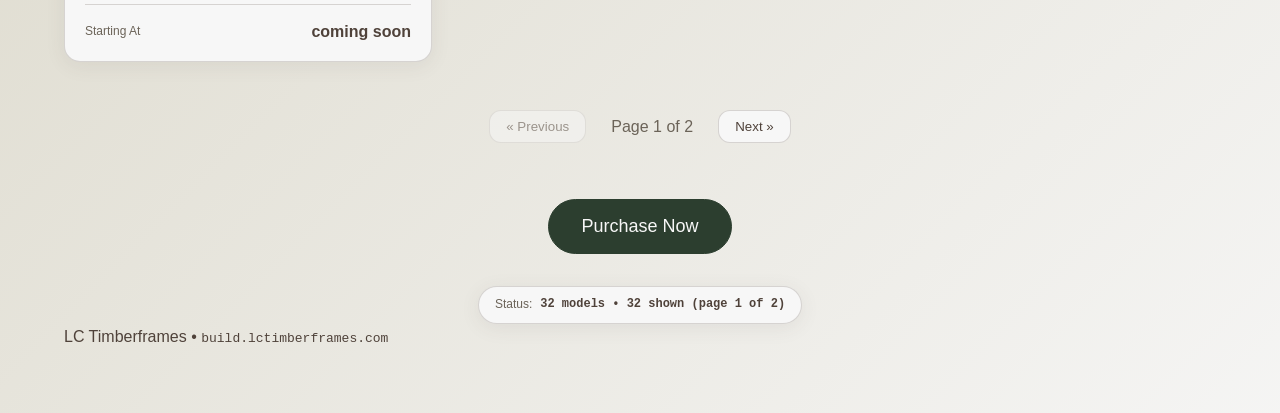
==== commit 927389fa: "add species" ====
--- a/index.html
+++ b/index.html
@@ -1,1203 +1,1322 @@
 <!doctype html>
 <html lang="en">
-  <head>
-    <meta charset="utf-8" />
-    <script>
-      // Register service worker to block unwanted Cadwork API calls
-      if ('serviceWorker' in navigator) {
-        navigator.serviceWorker.register('/sw.js', { scope: '/' })
-          .catch(() => {}); // Silently fail on localhost/http
-      }
-    </script>
-    <meta name="viewport" content="width=device-width, initial-scale=1" />
-    <meta name="color-scheme" content="light dark" />
-    <title>Visualize Your Timber Frame</title>
-    <meta name="description" content="Select a 3D model to view." />
-    <link rel="icon" type="image/png" href="assets/global_graphics/LCTF Profile.png">
-    <link rel="dns-prefetch" href="//docs.google.com">
-    <link rel="preconnect" href="//docs.google.com" crossorigin>
-    <style>
+
+<head>
+  <meta charset="utf-8" />
+  <script>
+    // Register service worker to block unwanted Cadwork API calls
+    if ('serviceWorker' in navigator) {
+      navigator.serviceWorker.register('/sw.js', { scope: '/' })
+        .catch(() => { }); // Silently fail on localhost/http
+    }
+  </script>
+  <meta name="viewport" content="width=device-width, initial-scale=1" />
+  <meta name="color-scheme" content="light dark" />
+  <title>Visualize Your Timber Frame</title>
+  <meta name="description" content="Select a 3D model to view." />
+  <link rel="icon" type="image/png" href="assets/global_graphics/LCTF Profile.png">
+  <link rel="dns-prefetch" href="//docs.google.com">
+  <link rel="preconnect" href="//docs.google.com" crossorigin>
+  <style>
+    :root {
+      /* Franklin Timberframes Color Palette */
+      --franklin-green: #2C3E2F;
+      --slab-blue: #CDE3F2;
+      --forest-brown: #4F423A;
+      --pebble-grey: #DEDBCE;
+      --ivory-white: #F7F7F7;
+
+      /* Light theme (default) */
+      --bg: var(--ivory-white);
+      --bg-secondary: var(--pebble-grey);
+      --panel: var(--ivory-white);
+      --panel-hover: #f0ede6;
+      --text: var(--forest-brown);
+      --text-muted: #6b6358;
+      --text-secondary: #8b8477;
+      --border: rgba(79, 66, 58, 0.2);
+      --border-hover: rgba(79, 66, 58, 0.3);
+      --shadow: 0 4px 20px rgba(79, 66, 58, 0.08);
+      --shadow-hover: 0 8px 30px rgba(79, 66, 58, 0.12);
+      --accent: var(--franklin-green);
+      --accent-hover: #3a7d44;
+      --success: var(--franklin-green);
+      --warning: #d4a574;
+      --danger: #c75b5b;
+      --radius-sm: 6px;
+      --radius-md: 12px;
+      --radius-lg: 16px;
+      --transition: all 0.3s ease;
+    }
+
+    @media (prefers-color-scheme: dark) {
       :root {
-        /* Franklin Timberframes Color Palette */
-        --franklin-green: #2C3E2F;
-        --slab-blue: #CDE3F2;
-        --forest-brown: #4F423A;
-        --pebble-grey: #DEDBCE;
-        --ivory-white: #F7F7F7;
-
-        /* Light theme (default) */
-        --bg: var(--ivory-white);
-        --bg-secondary: var(--pebble-grey);
-        --panel: var(--ivory-white);
-        --panel-hover: #f0ede6;
-        --text: var(--forest-brown);
-        --text-muted: #6b6358;
-        --text-secondary: #8b8477;
-        --border: rgba(79, 66, 58, 0.2);
-        --border-hover: rgba(79, 66, 58, 0.3);
-        --shadow: 0 4px 20px rgba(79, 66, 58, 0.08);
-        --shadow-hover: 0 8px 30px rgba(79, 66, 58, 0.12);
-        --accent: var(--franklin-green);
-        --accent-hover: #3a7d44;
+        /* Dark theme with Franklin palette */
+        --bg: var(--forest-brown);
+        --bg-secondary: #3a352f;
+        --panel: #4a443c;
+        --panel-hover: #5a544c;
+        --text: var(--ivory-white);
+        --text-muted: var(--pebble-grey);
+        --text-secondary: #e8e3d8;
+        --border: rgba(247, 247, 247, 0.2);
+        --border-hover: rgba(247, 247, 247, 0.3);
+        --shadow: 0 4px 20px rgba(0, 0, 0, 0.4);
+        --shadow-hover: 0 8px 30px rgba(0, 0, 0, 0.6);
+        --accent: var(--slab-blue);
+        --accent-hover: #a8c8e8;
         --success: var(--franklin-green);
         --warning: #d4a574;
         --danger: #c75b5b;
-        --radius-sm: 6px;
-        --radius-md: 12px;
-        --radius-lg: 16px;
-        --transition: all 0.3s ease;
-      }
-
-      @media (prefers-color-scheme: dark) {
-        :root {
-          /* Dark theme with Franklin palette */
-          --bg: var(--forest-brown);
-          --bg-secondary: #3a352f;
-          --panel: #4a443c;
-          --panel-hover: #5a544c;
-          --text: var(--ivory-white);
-          --text-muted: var(--pebble-grey);
-          --text-secondary: #e8e3d8;
-          --border: rgba(247, 247, 247, 0.2);
-          --border-hover: rgba(247, 247, 247, 0.3);
-          --shadow: 0 4px 20px rgba(0, 0, 0, 0.4);
-          --shadow-hover: 0 8px 30px rgba(0, 0, 0, 0.6);
-          --accent: var(--slab-blue);
-          --accent-hover: #a8c8e8;
-          --success: var(--franklin-green);
-          --warning: #d4a574;
-          --danger: #c75b5b;
-        }
-      }
-
-      * { box-sizing: border-box; }
-      html, body { height: 100%; }
-      body {
-        margin: 0;
-        font-family: 'Helvetica Neue', -apple-system, BlinkMacSystemFont, 'Segoe UI', Roboto, Arial, sans-serif;
-        color: var(--text);
-        background: var(--bg);
-        background-image: linear-gradient(135deg, var(--bg-secondary) 0%, var(--bg) 100%);
-        line-height: 1.6;
-        -webkit-font-smoothing: antialiased;
-        -moz-osx-font-smoothing: grayscale;
-        transition: background-color var(--transition), background-image var(--transition);
-      }
-
-      a { color: inherit; text-decoration: none; }
-
-      .wrap {
-        max-width: 1200px;
-        margin: 0 auto;
-        padding: 2rem 1.5rem 4rem;
-      }
-      header {
-        display: flex;
-        align-items: center;
-        justify-content: flex-start;
-        gap: 1rem;
-        flex-wrap: wrap;
-        margin-bottom: 2rem;
-        padding-bottom: 1rem;
-        border-bottom: 1px solid var(--border);
-      }
-      .logo {
-        height: 60px;
-        width: auto;
-        flex-shrink: 0;
-      }
-      .title { display: grid; gap: 0.25rem; }
-      .title h1 {
-        margin: 0;
+      }
+    }
+
+    * {
+      box-sizing: border-box;
+    }
+
+    html,
+    body {
+      height: 100%;
+    }
+
+    body {
+      margin: 0;
+      font-family: 'Helvetica Neue', -apple-system, BlinkMacSystemFont, 'Segoe UI', Roboto, Arial, sans-serif;
+      color: var(--text);
+      background: var(--bg);
+      background-image: linear-gradient(135deg, var(--bg-secondary) 0%, var(--bg) 100%);
+      line-height: 1.6;
+      -webkit-font-smoothing: antialiased;
+      -moz-osx-font-smoothing: grayscale;
+      transition: background-color var(--transition), background-image var(--transition);
+    }
+
+    a {
+      color: inherit;
+      text-decoration: none;
+    }
+
+    .wrap {
+      max-width: 1200px;
+      margin: 0 auto;
+      padding: 2rem 1.5rem 4rem;
+    }
+
+    header {
+      display: flex;
+      align-items: center;
+      justify-content: flex-start;
+      gap: 1rem;
+      flex-wrap: wrap;
+      margin-bottom: 2rem;
+      padding-bottom: 1rem;
+      border-bottom: 1px solid var(--border);
+    }
+
+    .logo {
+      height: 60px;
+      width: auto;
+      flex-shrink: 0;
+    }
+
+    .title {
+      display: grid;
+      gap: 0.25rem;
+    }
+
+    .title h1 {
+      margin: 0;
+      font-size: 2rem;
+      font-weight: 700;
+      letter-spacing: -0.02em;
+      color: var(--text-muted);
+    }
+
+    .title p {
+      margin: 0;
+      color: var(--text-muted);
+      font-size: 0.875rem;
+      line-height: 1.5;
+    }
+
+    .pill {
+      display: inline-flex;
+      align-items: center;
+      gap: 0.5rem;
+      padding: 0.5rem 1rem;
+      border: 1px solid var(--border);
+      background: var(--panel);
+      border-radius: 2rem;
+      box-shadow: var(--shadow);
+      color: var(--text-muted);
+      font-size: 0.75rem;
+      font-weight: 500;
+      user-select: none;
+      transition: var(--transition);
+    }
+
+    .pill:hover {
+      border-color: var(--border-hover);
+      background: var(--panel-hover);
+    }
+
+    .pill code {
+      color: var(--text);
+      font-family: 'SF Mono', 'Monaco', 'Inconsolata', 'Roboto Mono', monospace;
+      font-size: 0.75rem;
+      font-weight: 600;
+    }
+
+    .controls {
+      margin-top: 1.5rem;
+      display: flex;
+      gap: 1rem;
+      flex-wrap: wrap;
+      align-items: center;
+    }
+
+    .input,
+    .select,
+    .btn {
+      border: 1px solid var(--border);
+      background: var(--panel);
+      color: var(--text);
+      border-radius: var(--radius-md);
+      padding: 0.75rem 1rem;
+      font-size: 0.875rem;
+      outline: none;
+      transition: var(--transition);
+    }
+
+    .input:focus,
+    .select:focus {
+      border-color: var(--franklin-green);
+      box-shadow: 0 0 0 3px rgba(44, 62, 47, 0.15);
+    }
+
+    .input {
+      min-width: 280px;
+      flex: 1 1 320px;
+    }
+
+    .select {
+      flex: 0 0 auto;
+    }
+
+    .btn {
+      display: inline-flex;
+      align-items: center;
+      gap: 0.5rem;
+      cursor: pointer;
+      font-weight: 500;
+      transition: var(--transition);
+      border: 1px solid transparent;
+    }
+
+    .btn:hover {
+      transform: translateY(-1px);
+      border-color: var(--border-hover);
+    }
+
+    .btn:active {
+      transform: translateY(0);
+    }
+
+    .btn.primary {
+      border-color: var(--franklin-green);
+      background: var(--franklin-green);
+      color: var(--ivory-white);
+    }
+
+    .btn.primary:hover {
+      background: #3a7d44;
+      border-color: #3a7d44;
+    }
+
+    .btn:disabled {
+      opacity: 0.5;
+      cursor: not-allowed;
+      transform: none;
+      pointer-events: none;
+    }
+
+    .grid {
+      margin-top: 2rem;
+      display: grid;
+      grid-template-columns: repeat(auto-fit, minmax(320px, 1fr));
+      gap: 1.5rem;
+    }
+
+    .card {
+      border: 1px solid var(--border);
+      background: var(--panel);
+      border-radius: var(--radius-lg);
+      box-shadow: var(--shadow);
+      overflow: hidden;
+      cursor: pointer;
+      transition: var(--transition);
+      position: relative;
+    }
+
+    .card:hover {
+      transform: translateY(-4px);
+      border-color: var(--franklin-green);
+      background: var(--panel-hover);
+      box-shadow: var(--shadow-hover);
+    }
+
+    .card:active {
+      transform: translateY(0);
+    }
+
+    .card.coming-soon {
+      opacity: 0.7;
+      cursor: default;
+    }
+
+    .card.coming-soon:hover {
+      transform: none;
+      border-color: var(--border);
+      background: var(--panel);
+      box-shadow: var(--shadow);
+    }
+
+    .card.coming-soon .thumb::after {
+      content: 'Coming Soon';
+      position: absolute;
+      top: 50%;
+      left: 50%;
+      transform: translate(-50%, -50%);
+      background: rgba(0, 0, 0, 0.8);
+      color: white;
+      padding: 8px 16px;
+      border-radius: 8px;
+      font-size: 14px;
+      font-weight: 600;
+      z-index: 2;
+    }
+
+    .card .thumb {
+      height: 200px;
+      background: linear-gradient(135deg, var(--bg-secondary) 0%, var(--panel) 100%);
+      overflow: hidden;
+      position: relative;
+    }
+
+    .card .thumb img {
+      width: 100%;
+      height: 100%;
+      object-fit: cover;
+      display: block;
+      transition: var(--transition);
+    }
+
+    .card:hover .thumb img {
+      transform: scale(1.05);
+    }
+
+    .card .inner {
+      padding: 1.25rem;
+      display: grid;
+      gap: 0.75rem;
+    }
+
+    .card .name {
+      display: flex;
+      align-items: flex-start;
+      justify-content: space-between;
+      gap: 0.75rem;
+    }
+
+    .card h2 {
+      margin: 0;
+      font-size: 1.125rem;
+      font-weight: 600;
+      line-height: 1.3;
+      color: var(--text);
+    }
+
+    .tag {
+      font-size: 0.75rem;
+      font-weight: 500;
+      color: var(--text-secondary);
+      border: 1px solid var(--border);
+      background: var(--bg-secondary);
+      padding: 0.25rem 0.75rem;
+      border-radius: 1rem;
+      white-space: nowrap;
+      transition: var(--transition);
+    }
+
+    .card:hover .tag {
+      border-color: var(--border-hover);
+      background: var(--panel);
+    }
+
+    .desc {
+      margin: 0;
+      color: var(--text-muted);
+      font-size: 0.875rem;
+      line-height: 1.5;
+    }
+
+    .pricing {
+      margin-top: 1rem;
+      padding-top: 1rem;
+      border-top: 1px solid var(--border);
+    }
+
+    .price-section {
+      display: flex;
+      align-items: center;
+      justify-content: space-between;
+      gap: 0.5rem;
+      min-height: 1.25rem;
+    }
+
+    .price-label {
+      color: var(--text-muted);
+      font-size: 0.75rem;
+      font-weight: 500;
+      flex-shrink: 0;
+    }
+
+    .price-display {
+      display: flex;
+      align-items: center;
+      gap: 0.5rem;
+      flex-shrink: 0;
+    }
+
+    .regular-price,
+    .sale-price {
+      font-size: 1rem;
+      font-weight: 600;
+      color: var(--text);
+      line-height: 1.2;
+      display: inline-block;
+    }
+
+    .original-price {
+      font-size: 0.875rem;
+      color: var(--text-muted);
+      text-decoration: line-through;
+      line-height: 1.2;
+      display: inline-block;
+    }
+
+    .sale-price {
+      color: var(--success);
+    }
+
+    .sale-badge {
+      position: absolute;
+      top: 8px;
+      right: 8px;
+      background: var(--danger);
+      color: white;
+      padding: 4px 8px;
+      border-radius: 12px;
+      font-size: 11px;
+      font-weight: 600;
+      box-shadow: 0 2px 8px rgba(0, 0, 0, 0.3);
+      z-index: 1;
+    }
+
+    .thumb {
+      position: relative;
+    }
+
+    .empty {
+      grid-column: 1 / -1;
+      border: 2px dashed var(--border);
+      background: var(--bg-secondary);
+      border-radius: var(--radius-lg);
+      padding: 3rem 2rem;
+      color: var(--text-muted);
+      text-align: center;
+    }
+
+    .empty strong {
+      color: var(--text);
+      display: block;
+      margin-bottom: 0.5rem;
+      font-size: 1.125rem;
+    }
+
+    .error {
+      margin-top: 1.5rem;
+      border: 1px solid rgba(239, 68, 68, 0.3);
+      background: rgba(239, 68, 68, 0.1);
+      border-radius: var(--radius-md);
+      padding: 1rem 1.25rem;
+      color: var(--text);
+    }
+
+    .error code {
+      color: var(--danger);
+      background: rgba(239, 68, 68, 0.1);
+      padding: 0.125rem 0.25rem;
+      border-radius: var(--radius-sm);
+      font-size: 0.875em;
+    }
+
+    /* Pagination Styles */
+    .pagination {
+      display: flex;
+      align-items: center;
+      justify-content: center;
+      gap: 1rem;
+      margin: 2rem 0;
+      padding: 1rem;
+    }
+
+    .pagination-btn {
+      padding: 0.5rem 1rem;
+      border: 1px solid var(--border);
+      background: var(--panel);
+      color: var(--text);
+      border-radius: var(--radius-md);
+      cursor: pointer;
+      font-weight: 500;
+      transition: var(--transition);
+    }
+
+    .pagination-btn:hover:not(:disabled) {
+      background: var(--panel-hover);
+      border-color: var(--border-hover);
+    }
+
+    .pagination-btn:disabled {
+      opacity: 0.5;
+      cursor: not-allowed;
+    }
+
+    .page-info {
+      color: var(--text-muted);
+      font-weight: 500;
+      min-width: 100px;
+      text-align: center;
+    }
+
+    .promo-banner {
+      margin: 2rem 0;
+      padding: 2rem;
+      background: #303d30;
+      border-radius: var(--radius-lg);
+      text-align: center;
+      color: white;
+      box-shadow: var(--shadow);
+    }
+
+    .promo-banner h3 {
+      margin: 0 0 0.5rem 0;
+      font-size: 1.25rem;
+      font-weight: 600;
+    }
+
+    .promo-banner p {
+      margin: 0 0 1.5rem 0;
+      font-size: 1.125rem;
+      opacity: 0.95;
+    }
+
+    .promo-banner .btn {
+      background: var(--ivory-white);
+      color: var(--franklin-green);
+      border-color: var(--ivory-white);
+      font-weight: 600;
+      padding: 0.75rem 2rem;
+      border-radius: 2rem;
+      transition: var(--transition);
+    }
+
+    .promo-banner .btn:hover {
+      background: var(--pebble-grey);
+      transform: translateY(-1px);
+    }
+
+    /* Sale hero - Clean, sleek design */
+    .sale-hero {
+      background-image: url('assets/Models/LCTF PF17 - Simple Pavilion 16x24 3.1.1/renders/IMG_2976.webp');
+      background-size: cover;
+      background-position: center;
+      border-radius: var(--radius-lg);
+      margin: 2rem 0 3rem;
+      border: 1px solid var(--border);
+      box-shadow: var(--shadow-hover);
+      overflow: hidden;
+      position: relative;
+      min-height: 500px;
+      display: flex;
+      align-items: center;
+      justify-content: center;
+    }
+
+    .sale-hero::before {
+      content: '';
+      position: absolute;
+      inset: 0;
+      background: linear-gradient(135deg, rgba(43, 61, 47, 0.60) 0%, rgba(43, 61, 47, 0.45) 50%, rgba(0, 0, 0, 0.55) 100%);
+      pointer-events: none;
+    }
+
+    .sale-hero-inner {
+      position: relative;
+      z-index: 1;
+      width: 100%;
+      max-width: 1100px;
+      padding: 3rem 2rem;
+    }
+
+    .sale-content {
+      display: grid;
+      grid-template-columns: 1.2fr 1fr;
+      gap: 3rem;
+      align-items: center;
+    }
+
+    .sale-left {
+      color: white;
+    }
+
+    .sale-pill {
+      display: inline-flex;
+      align-items: center;
+      gap: 0.5rem;
+      background: white;
+      color: var(--franklin-green);
+      border-radius: 999px;
+      padding: 0.5rem 1rem;
+      font-size: 0.8rem;
+      font-weight: 700;
+      letter-spacing: 0.02em;
+      text-transform: uppercase;
+      margin-bottom: 1.5rem;
+    }
+
+    .sale-title {
+      font-size: 3rem;
+      line-height: 1.1;
+      letter-spacing: -0.02em;
+      font-weight: 700;
+      margin: 0 0 1rem 0;
+      color: white;
+    }
+
+    .sale-sub {
+      font-size: 1.1rem;
+      line-height: 1.6;
+      margin: 0;
+      color: rgba(255, 255, 255, 0.95);
+    }
+
+    .sale-right {
+      background: var(--panel);
+      border-radius: 12px;
+      padding: 1.5rem;
+      box-shadow: 0 20px 60px rgba(0, 0, 0, 0.4);
+      max-width: 380px;
+    }
+
+    .sale-pricing {
+      text-align: center;
+      padding-bottom: 1rem;
+      border-bottom: 1px solid var(--border);
+      margin-bottom: 1rem;
+    }
+
+    .sale-price-row {
+      display: flex;
+      align-items: center;
+      justify-content: center;
+      gap: 0.75rem;
+      margin-bottom: 0.5rem;
+    }
+
+    .sale-old-price {
+      font-size: 1.1rem;
+      color: var(--text-muted);
+      text-decoration: line-through;
+      font-weight: 500;
+    }
+
+    .sale-new-price {
+      font-size: 2rem;
+      font-weight: 800;
+      color: var(--accent);
+      letter-spacing: -0.02em;
+    }
+
+    .sale-save-badge {
+      display: inline-block;
+      background: #e74c3c;
+      color: white;
+      padding: 0.3rem 0.75rem;
+      border-radius: 999px;
+      font-size: 0.8rem;
+      font-weight: 700;
+    }
+
+    .sale-cta {
+      width: 100%;
+      background: var(--franklin-green);
+      color: white;
+      border: none;
+      border-radius: 10px;
+      padding: 0.85rem 1.5rem;
+      font-size: 1rem;
+      font-weight: 700;
+      cursor: pointer;
+      transition: all 0.2s ease;
+      margin-bottom: 1rem;
+      text-align: center;
+      display: block;
+      text-decoration: none;
+    }
+
+    .sale-cta:hover {
+      background: #3a7d44;
+      transform: translateY(-2px);
+      box-shadow: 0 8px 20px rgba(43, 61, 47, 0.3);
+    }
+
+    .sale-view-btn {
+      display: inline-block;
+      background: rgba(255, 255, 255, 0.95);
+      color: var(--franklin-green);
+      border: none;
+      border-radius: 10px;
+      padding: 0.75rem 1.75rem;
+      font-size: 0.95rem;
+      font-weight: 700;
+      cursor: pointer;
+      transition: all 0.2s ease;
+      margin-top: 1.25rem;
+      text-align: center;
+      text-decoration: none;
+      box-shadow: 0 4px 15px rgba(0, 0, 0, 0.2);
+    }
+
+    .sale-view-btn:hover {
+      background: white;
+      transform: translateY(-2px);
+      box-shadow: 0 6px 20px rgba(0, 0, 0, 0.25);
+    }
+
+    .sale-features {
+      display: flex;
+      flex-direction: column;
+      gap: 0.6rem;
+    }
+
+    .sale-feature {
+      display: flex;
+      align-items: center;
+      gap: 0.6rem;
+      font-size: 0.875rem;
+      color: var(--text);
+    }
+
+    .sale-feature::before {
+      content: '✓';
+      display: flex;
+      align-items: center;
+      justify-content: center;
+      width: 20px;
+      height: 20px;
+      background: var(--franklin-green);
+      color: white;
+      border-radius: 50%;
+      font-weight: 700;
+      font-size: 0.7rem;
+      flex-shrink: 0;
+    }
+
+    .sale-timer-section {
+      margin-top: 1rem;
+      padding-top: 1rem;
+      border-top: 1px solid var(--border);
+    }
+
+    .sale-timer-label {
+      text-align: center;
+      font-size: 0.75rem;
+      font-weight: 600;
+      color: var(--text-muted);
+      margin-bottom: 0.6rem;
+      text-transform: uppercase;
+      letter-spacing: 0.05em;
+    }
+
+    .sale-timer-row {
+      display: flex;
+      justify-content: center;
+      gap: 0.5rem;
+    }
+
+    .sale-timer-unit {
+      background: var(--bg-secondary);
+      border-radius: 6px;
+      padding: 0.6rem 0.4rem;
+      min-width: 55px;
+      text-align: center;
+    }
+
+    .sale-timer-num {
+      font-size: 1.5rem;
+      font-weight: 800;
+      color: var(--accent);
+      line-height: 1;
+    }
+
+    .sale-timer-lbl {
+      font-size: 0.65rem;
+      color: var(--text-muted);
+      margin-top: 0.2rem;
+      text-transform: uppercase;
+      letter-spacing: 0.05em;
+    }
+
+    @media (max-width: 968px) {
+      .sale-content {
+        grid-template-columns: 1fr;
+        gap: 2rem;
+      }
+
+      .sale-title {
+        font-size: 2.25rem;
+      }
+
+      .sale-hero {
+        min-height: 600px;
+      }
+    }
+
+    @media (max-width: 768px) {
+      .sale-hero-inner {
+        padding: 2rem 1.5rem;
+      }
+
+      .sale-title {
         font-size: 2rem;
-        font-weight: 700;
-        letter-spacing: -0.02em;
-        color: var(--text-muted);
-      }
-      .title p {
-        margin: 0;
-        color: var(--text-muted);
-        font-size: 0.875rem;
-        line-height: 1.5;
-      }
-      .pill {
-        display: inline-flex;
-        align-items: center;
-        gap: 0.5rem;
-        padding: 0.5rem 1rem;
-        border: 1px solid var(--border);
-        background: var(--panel);
-        border-radius: 2rem;
-        box-shadow: var(--shadow);
-        color: var(--text-muted);
-        font-size: 0.75rem;
-        font-weight: 500;
-        user-select: none;
-        transition: var(--transition);
-      }
-      .pill:hover {
-        border-color: var(--border-hover);
-        background: var(--panel-hover);
-      }
-      .pill code {
-        color: var(--text);
-        font-family: 'SF Mono', 'Monaco', 'Inconsolata', 'Roboto Mono', monospace;
-        font-size: 0.75rem;
-        font-weight: 600;
-      }
-
-      .controls {
-        margin-top: 1.5rem;
-        display: flex;
-        gap: 1rem;
-        flex-wrap: wrap;
-        align-items: center;
-      }
-      .input, .select, .btn {
-        border: 1px solid var(--border);
-        background: var(--panel);
-        color: var(--text);
-        border-radius: var(--radius-md);
-        padding: 0.75rem 1rem;
-        font-size: 0.875rem;
-        outline: none;
-        transition: var(--transition);
-      }
-      .input:focus, .select:focus {
-        border-color: var(--franklin-green);
-        box-shadow: 0 0 0 3px rgba(44, 62, 47, 0.15);
-      }
-      .input { min-width: 280px; flex: 1 1 320px; }
-      .select { flex: 0 0 auto; }
-      .btn {
-        display: inline-flex;
-        align-items: center;
-        gap: 0.5rem;
-        cursor: pointer;
-        font-weight: 500;
-        transition: var(--transition);
-        border: 1px solid transparent;
-      }
-      .btn:hover {
-        transform: translateY(-1px);
-        border-color: var(--border-hover);
-      }
-      .btn:active { transform: translateY(0); }
-      .btn.primary {
-        border-color: var(--franklin-green);
-        background: var(--franklin-green);
-        color: var(--ivory-white);
-      }
-      .btn.primary:hover {
-        background: #3a7d44;
-        border-color: #3a7d44;
-      }
-      .btn:disabled {
-        opacity: 0.5;
-        cursor: not-allowed;
-        transform: none;
-        pointer-events: none;
-      }
-
-      .grid {
-        margin-top: 2rem;
-        display: grid;
-        grid-template-columns: repeat(auto-fit, minmax(320px, 1fr));
-        gap: 1.5rem;
-      }
-      .card {
-        border: 1px solid var(--border);
-        background: var(--panel);
-        border-radius: var(--radius-lg);
-        box-shadow: var(--shadow);
-        overflow: hidden;
-        cursor: pointer;
-        transition: var(--transition);
-        position: relative;
-      }
-      .card:hover {
-        transform: translateY(-4px);
-        border-color: var(--franklin-green);
-        background: var(--panel-hover);
-        box-shadow: var(--shadow-hover);
-      }
-      .card:active { transform: translateY(0); }
-      .card.coming-soon {
-        opacity: 0.7;
-        cursor: default;
-      }
-      .card.coming-soon:hover {
-        transform: none;
-        border-color: var(--border);
-        background: var(--panel);
-        box-shadow: var(--shadow);
-      }
-      .card.coming-soon .thumb::after {
-        content: 'Coming Soon';
-        position: absolute;
-        top: 50%;
-        left: 50%;
-        transform: translate(-50%, -50%);
-        background: rgba(0, 0, 0, 0.8);
-        color: white;
-        padding: 8px 16px;
-        border-radius: 8px;
-        font-size: 14px;
-        font-weight: 600;
-        z-index: 2;
-      }
-      .card .thumb {
-        height: 200px;
-        background: linear-gradient(135deg, var(--bg-secondary) 0%, var(--panel) 100%);
-        overflow: hidden;
-        position: relative;
-      }
-      .card .thumb img {
-        width: 100%;
-        height: 100%;
-        object-fit: cover;
-        display: block;
-        transition: var(--transition);
-      }
-      .card:hover .thumb img {
-        transform: scale(1.05);
-      }
-      .card .inner {
-        padding: 1.25rem;
-        display: grid;
-        gap: 0.75rem;
-      }
-      .card .name {
-        display: flex;
-        align-items: flex-start;
-        justify-content: space-between;
-        gap: 0.75rem;
-      }
-      .card h2 {
-        margin: 0;
-        font-size: 1.125rem;
-        font-weight: 600;
-        line-height: 1.3;
-        color: var(--text);
-      }
-      .tag {
-        font-size: 0.75rem;
-        font-weight: 500;
-        color: var(--text-secondary);
-        border: 1px solid var(--border);
-        background: var(--bg-secondary);
-        padding: 0.25rem 0.75rem;
-        border-radius: 1rem;
-        white-space: nowrap;
-        transition: var(--transition);
-      }
-      .card:hover .tag {
-        border-color: var(--border-hover);
-        background: var(--panel);
-      }
-      .desc {
-        margin: 0;
-        color: var(--text-muted);
-        font-size: 0.875rem;
-        line-height: 1.5;
-      }
-      .pricing {
-        margin-top: 1rem;
-        padding-top: 1rem;
-        border-top: 1px solid var(--border);
-      }
-      .price-section {
-        display: flex;
-        align-items: center;
-        justify-content: space-between;
-        gap: 0.5rem;
-        min-height: 1.25rem;
-      }
-      .price-label {
-        color: var(--text-muted);
-        font-size: 0.75rem;
-        font-weight: 500;
-        flex-shrink: 0;
-      }
-      .price-display {
-        display: flex;
-        align-items: center;
-        gap: 0.5rem;
-        flex-shrink: 0;
-      }
-      .regular-price, .sale-price {
-        font-size: 1rem;
-        font-weight: 600;
-        color: var(--text);
-        line-height: 1.2;
-        display: inline-block;
-      }
-      .original-price {
-        font-size: 0.875rem;
-        color: var(--text-muted);
-        text-decoration: line-through;
-        line-height: 1.2;
-        display: inline-block;
-      }
-      .sale-price { color: var(--success); }
-      .sale-badge {
-        position: absolute;
-        top: 8px;
-        right: 8px;
-        background: var(--danger);
-        color: white;
-        padding: 4px 8px;
-        border-radius: 12px;
-        font-size: 11px;
-        font-weight: 600;
-        box-shadow: 0 2px 8px rgba(0,0,0,0.3);
-        z-index: 1;
-      }
-      .thumb { position: relative; }
-
-      .empty {
-        grid-column: 1 / -1;
-        border: 2px dashed var(--border);
-        background: var(--bg-secondary);
-        border-radius: var(--radius-lg);
-        padding: 3rem 2rem;
-        color: var(--text-muted);
-        text-align: center;
-      }
-      .empty strong {
-        color: var(--text);
-        display: block;
-        margin-bottom: 0.5rem;
-        font-size: 1.125rem;
-      }
-      .error {
-        margin-top: 1.5rem;
-        border: 1px solid rgba(239, 68, 68, 0.3);
-        background: rgba(239, 68, 68, 0.1);
-        border-radius: var(--radius-md);
-        padding: 1rem 1.25rem;
-        color: var(--text);
-      }
-      .error code {
-        color: var(--danger);
-        background: rgba(239, 68, 68, 0.1);
-        padding: 0.125rem 0.25rem;
-        border-radius: var(--radius-sm);
-        font-size: 0.875em;
-      }
-
-      /* Pagination Styles */
-      .pagination {
-        display: flex;
-        align-items: center;
-        justify-content: center;
-        gap: 1rem;
-        margin: 2rem 0;
-        padding: 1rem;
-      }
-
-      .pagination-btn {
-        padding: 0.5rem 1rem;
-        border: 1px solid var(--border);
-        background: var(--panel);
-        color: var(--text);
-        border-radius: var(--radius-md);
-        cursor: pointer;
-        font-weight: 500;
-        transition: var(--transition);
-      }
-
-      .pagination-btn:hover:not(:disabled) {
-        background: var(--panel-hover);
-        border-color: var(--border-hover);
-      }
-
-      .pagination-btn:disabled {
-        opacity: 0.5;
-        cursor: not-allowed;
-      }
-
-      .page-info {
-        color: var(--text-muted);
-        font-weight: 500;
-        min-width: 100px;
-        text-align: center;
-      }
-
-      .promo-banner {
-        margin: 2rem 0;
-        padding: 2rem;
-        background: #303d30;
-        border-radius: var(--radius-lg);
-        text-align: center;
-        color: white;
-        box-shadow: var(--shadow);
-      }
-      .promo-banner h3 {
-        margin: 0 0 0.5rem 0;
-        font-size: 1.25rem;
-        font-weight: 600;
-      }
-      .promo-banner p {
-        margin: 0 0 1.5rem 0;
-        font-size: 1.125rem;
-        opacity: 0.95;
-      }
-      .promo-banner .btn {
-        background: var(--ivory-white);
-        color: var(--franklin-green);
-        border-color: var(--ivory-white);
-        font-weight: 600;
-        padding: 0.75rem 2rem;
-        border-radius: 2rem;
-        transition: var(--transition);
-      }
-      .promo-banner .btn:hover {
-        background: var(--pebble-grey);
-        transform: translateY(-1px);
-      }
-
-      /* Sale hero - Clean, sleek design */
-      .sale-hero {
-        background-image: url('assets/Models/LCTF PF17 - Simple Pavilion 16x24 3.1.1/renders/IMG_2976.webp');
-        background-size: cover;
-        background-position: center;
-        border-radius: var(--radius-lg);
-        margin: 2rem 0 3rem;
-        border: 1px solid var(--border);
-        box-shadow: var(--shadow-hover);
-        overflow: hidden;
-        position: relative;
-        min-height: 500px;
-        display: flex;
-        align-items: center;
-        justify-content: center;
-      }
-
-      .sale-hero::before {
-        content: '';
-        position: absolute;
-        inset: 0;
-        background: linear-gradient(135deg, rgba(43,61,47,0.60) 0%, rgba(43,61,47,0.45) 50%, rgba(0,0,0,0.55) 100%);
-        pointer-events: none;
-      }
-
-      .sale-hero-inner {
-        position: relative;
-        z-index: 1;
-        width: 100%;
-        max-width: 1100px;
-        padding: 3rem 2rem;
-      }
-
-      .sale-content {
-        display: grid;
-        grid-template-columns: 1.2fr 1fr;
-        gap: 3rem;
-        align-items: center;
-      }
-
-      .sale-left {
-        color: white;
-      }
-
-            .sale-pill {
-        display: inline-flex;
-        align-items: center;
-        gap: 0.5rem;
-        background: white;
-        color: var(--franklin-green);
-        border-radius: 999px;
-        padding: 0.5rem 1rem;
-        font-size: 0.8rem;
-        font-weight: 700;
-        letter-spacing: 0.02em;
-        text-transform: uppercase;
-        margin-bottom: 1.5rem;
-      }
-
-      .sale-title {
-        font-size: 3rem;
-        line-height: 1.1;
-        letter-spacing: -0.02em;
-        font-weight: 700;
-        margin: 0 0 1rem 0;
-        color: white;
-      }
-
-      .sale-sub {
-        font-size: 1.1rem;
-        line-height: 1.6;
-        margin: 0;
-        color: rgba(255,255,255,0.95);
-      }
-
-      .sale-right {
-        background: var(--panel);
-        border-radius: 12px;
-        padding: 1.5rem;
-        box-shadow: 0 20px 60px rgba(0,0,0,0.4);
-        max-width: 380px;
-      }
-
-      .sale-pricing {
-        text-align: center;
-        padding-bottom: 1rem;
-        border-bottom: 1px solid var(--border);
-        margin-bottom: 1rem;
-      }
-
-      .sale-price-row {
-        display: flex;
-        align-items: center;
-        justify-content: center;
-        gap: 0.75rem;
-        margin-bottom: 0.5rem;
-      }
-
-      .sale-old-price {
-        font-size: 1.1rem;
-        color: var(--text-muted);
-        text-decoration: line-through;
-        font-weight: 500;
       }
 
       .sale-new-price {
         font-size: 2rem;
-        font-weight: 800;
-        color: var(--accent);
-        letter-spacing: -0.02em;
-      }
-
-      .sale-save-badge {
-        display: inline-block;
-        background: #e74c3c;
-        color: white;
-        padding: 0.3rem 0.75rem;
-        border-radius: 999px;
-        font-size: 0.8rem;
-        font-weight: 700;
-      }
-
-      .sale-cta {
+      }
+    }
+
+    .sale-title {
+      font-size: 2.1rem;
+    }
+
+    .sale-bottom {
+      grid-template-columns: 1fr;
+      gap: 1rem;
+    }
+
+    .sale-center {
+      justify-self: stretch;
+    }
+
+    .sale-timer {
+      justify-self: stretch;
+      min-width: auto;
+    }
+    }
+
+    footer {
+      margin-top: 4rem;
+      padding-top: 2rem;
+      border-top: 1px solid var(--border);
+      color: var(--text-muted);
+      font-size: 0.875rem;
+      display: flex;
+      justify-content: space-between;
+      gap: 1rem;
+      flex-wrap: wrap;
+    }
+
+    footer a {
+      color: var(--franklin-green);
+      text-decoration: none;
+      transition: var(--transition);
+    }
+
+    footer a:hover {
+      color: #3a7d44;
+      text-decoration: underline;
+    }
+
+    .notification {
+      position: fixed;
+      top: 20px;
+      right: 20px;
+      background: var(--franklin-green);
+      color: var(--ivory-white);
+      padding: 16px 20px;
+      border-radius: 8px;
+      box-shadow: 0 4px 20px rgba(44, 62, 47, 0.3);
+      z-index: 1000;
+      transform: translateX(100%);
+      transition: transform 0.3s ease;
+      max-width: 350px;
+    }
+
+    .notification.show {
+      transform: translateX(0);
+    }
+
+    .notification-content {
+      display: flex;
+      align-items: center;
+      gap: 12px;
+    }
+
+    .notification-icon {
+      font-size: 1.2rem;
+      font-weight: bold;
+      flex-shrink: 0;
+    }
+
+    .notification-text {
+      font-size: 0.95rem;
+      line-height: 1.4;
+    }
+
+    .notification.info {
+      background: var(--slab-blue);
+      color: var(--forest-brown);
+    }
+
+    @media (max-width: 768px) {
+      .wrap {
+        padding: 1.5rem 1rem 3rem;
+      }
+
+      .grid {
+        grid-template-columns: 1fr;
+        gap: 1rem;
+      }
+
+      header {
+        flex-direction: column;
+        align-items: center;
+        gap: 1rem;
+      }
+
+      .logo {
+        height: 40px;
+      }
+
+      .controls {
+        flex-direction: column;
+        align-items: stretch;
+        gap: 0.75rem;
+      }
+
+      .input {
+        min-width: auto;
+        flex: 1 1 auto;
         width: 100%;
-        background: var(--franklin-green);
-        color: white;
-        border: none;
-        border-radius: 10px;
-        padding: 0.85rem 1.5rem;
-        font-size: 1rem;
-        font-weight: 700;
-        cursor: pointer;
-        transition: all 0.2s ease;
-        margin-bottom: 1rem;
+      }
+
+      .btn {
+        justify-content: center;
+        width: 100%;
+      }
+
+      footer {
+        flex-direction: column;
+        align-items: center;
         text-align: center;
-        display: block;
-        text-decoration: none;
-      }
-
-      .sale-cta:hover {
-        background: #3a7d44;
-        transform: translateY(-2px);
-        box-shadow: 0 8px 20px rgba(43,61,47,0.3);
-      }
-
-      .sale-view-btn {
-        display: inline-block;
-        background: rgba(255,255,255,0.95);
-        color: var(--franklin-green);
-        border: none;
-        border-radius: 10px;
-        padding: 0.75rem 1.75rem;
-        font-size: 0.95rem;
-        font-weight: 700;
-        cursor: pointer;
-        transition: all 0.2s ease;
-        margin-top: 1.25rem;
-        text-align: center;
-        text-decoration: none;
-        box-shadow: 0 4px 15px rgba(0,0,0,0.2);
-      }
-
-      .sale-view-btn:hover {
-        background: white;
-        transform: translateY(-2px);
-        box-shadow: 0 6px 20px rgba(0,0,0,0.25);
-      }
-
-      .sale-features {
-        display: flex;
+        gap: 0.5rem;
+      }
+
+      /* Mobile pagination styles */
+      .pagination {
         flex-direction: column;
-        gap: 0.6rem;
-      }
-
-      .sale-feature {
-        display: flex;
-        align-items: center;
-        gap: 0.6rem;
-        font-size: 0.875rem;
-        color: var(--text);
-      }
-
-      .sale-feature::before {
-        content: '✓';
-        display: flex;
-        align-items: center;
-        justify-content: center;
-        width: 20px;
-        height: 20px;
-        background: var(--franklin-green);
-        color: white;
-        border-radius: 50%;
-        font-weight: 700;
-        font-size: 0.7rem;
-        flex-shrink: 0;
-      }
-
-      .sale-timer-section {
-        margin-top: 1rem;
-        padding-top: 1rem;
-        border-top: 1px solid var(--border);
-      }
-
-      .sale-timer-label {
-        text-align: center;
-        font-size: 0.75rem;
-        font-weight: 600;
-        color: var(--text-muted);
-        margin-bottom: 0.6rem;
-        text-transform: uppercase;
-        letter-spacing: 0.05em;
-      }
-
-      .sale-timer-row {
-        display: flex;
-        justify-content: center;
-        gap: 0.5rem;
-      }
-
-      .sale-timer-unit {
-        background: var(--bg-secondary);
-        border-radius: 6px;
-        padding: 0.6rem 0.4rem;
-        min-width: 55px;
-        text-align: center;
-      }
-
-      .sale-timer-num {
-        font-size: 1.5rem;
-        font-weight: 800;
-        color: var(--accent);
-        line-height: 1;
-      }
-
-      .sale-timer-lbl {
-        font-size: 0.65rem;
-        color: var(--text-muted);
-        margin-top: 0.2rem;
-        text-transform: uppercase;
-        letter-spacing: 0.05em;
-      }
-
-      @media (max-width: 968px) {
-        .sale-content {
-          grid-template-columns: 1fr;
-          gap: 2rem;
-        }
-        .sale-title {
-          font-size: 2.25rem;
-        }
-        .sale-hero {
-          min-height: 600px;
-        }
-      }
-
-      @media (max-width: 768px) {
-        .sale-hero-inner {
-          padding: 2rem 1.5rem;
-        }
-        .sale-title {
-          font-size: 2rem;
-        }
-        .sale-new-price {
-          font-size: 2rem;
-        }
-      }
-        .sale-title { font-size: 2.1rem; }
-        .sale-bottom { grid-template-columns: 1fr; gap: 1rem; }
-        .sale-center { justify-self: stretch; }
-        .sale-timer { justify-self: stretch; min-width: auto; }
-      }
-
-      footer {
-        margin-top: 4rem;
-        padding-top: 2rem;
-        border-top: 1px solid var(--border);
-        color: var(--text-muted);
-        font-size: 0.875rem;
-        display: flex;
-        justify-content: space-between;
-        gap: 1rem;
-        flex-wrap: wrap;
-      }
-      footer a {
-        color: var(--franklin-green);
-        text-decoration: none;
-        transition: var(--transition);
-      }
-      footer a:hover {
-        color: #3a7d44;
-        text-decoration: underline;
-      }
-
-      .notification {
-        position: fixed;
-        top: 20px;
-        right: 20px;
-        background: var(--franklin-green);
-        color: var(--ivory-white);
-        padding: 16px 20px;
-        border-radius: 8px;
-        box-shadow: 0 4px 20px rgba(44, 62, 47, 0.3);
-        z-index: 1000;
-        transform: translateX(100%);
-        transition: transform 0.3s ease;
-        max-width: 350px;
-      }
-
-      .notification.show {
-        transform: translateX(0);
-      }
-
-      .notification-content {
-        display: flex;
-        align-items: center;
-        gap: 12px;
-      }
-
-      .notification-icon {
-        font-size: 1.2rem;
-        font-weight: bold;
-        flex-shrink: 0;
-      }
-
-      .notification-text {
-        font-size: 0.95rem;
-        line-height: 1.4;
-      }
-
-      .notification.info {
-        background: var(--slab-blue);
-        color: var(--forest-brown);
-      }
-
-      @media (max-width: 768px) {
-        .wrap { padding: 1.5rem 1rem 3rem; }
-        .grid { grid-template-columns: 1fr; gap: 1rem; }
-        header {
-          flex-direction: column;
-          align-items: center;
-          gap: 1rem;
-        }
-        .logo {
-          height: 40px;
-        }
-        .controls {
-          flex-direction: column;
-          align-items: stretch;
-          gap: 0.75rem;
-        }
-        .input {
-          min-width: auto;
-          flex: 1 1 auto;
-          width: 100%;
-        }
-        .btn {
-          justify-content: center;
-          width: 100%;
-        }
-        footer {
-          flex-direction: column;
-          align-items: center;
-          text-align: center;
-          gap: 0.5rem;
-        }
-
-        /* Mobile pagination styles */
-        .pagination {
-          flex-direction: column;
-          gap: 0.75rem;
-          padding: 1rem 0.5rem;
-        }
-
-        .pagination-btn {
-          width: 100%;
-          max-width: 200px;
-        }
-
-        .page-info {
-          order: -1;
-          margin-bottom: 0.5rem;
-        }
-
-        /* (Legacy urgency hero mobile rules removed) */
-      }
-
-    </style>
+        gap: 0.75rem;
+        padding: 1rem 0.5rem;
+      }
+
+      .pagination-btn {
+        width: 100%;
+        max-width: 200px;
+      }
+
+      .page-info {
+        order: -1;
+        margin-bottom: 0.5rem;
+      }
+
+      /* (Legacy urgency hero mobile rules removed) */
+    }
+  </style>
   <script src="https://app.metricslite.com/tracker-1.0.js" data-site-id="7a184184-bbf4-4ec1-81ba-8d738decb242"></script>
-  </head>
-  <body>
-    <div class="wrap">
-      <header>
-        <img src="assets/global_graphics/LCTF Profile.png" alt="LC Timberframes Logo" class="logo">
-        <div class="title">
-          <h1>Visualize Your Timber Frame</h1>
-          <p>Click on a model below to visualize our carefully designed pre-fabricated structures. Kits are pre-fabricated and ready to ship</p>
-        </div>
-      </header>
-
-<!-- Sale hero: clean, sleek design -->
-      <section class="sale-hero" aria-label="16x24 Kit sale">
-        <div class="sale-hero-inner">
-          <div class="sale-content">
-            <!-- Left side: Title and description -->
-            <div class="sale-left">
-              <h2 class="sale-title">Nashville Festival Pavilion</h2>
-              <p class="sale-sub">A signature backyard pavilion—secure your kit now so you're ready for spring and summer outdoors!</p>
-              <a href="detail.html?id=lctf-pf17&utm_source=sale&utm_medium=hero_banner&utm_campaign=16x24&utm_term=view_design" class="sale-view-btn">View Design</a>
+</head>
+
+<body>
+  <div class="wrap">
+    <header>
+      <img src="assets/global_graphics/LCTF Profile.png" alt="LC Timberframes Logo" class="logo">
+      <div class="title">
+        <h1>Visualize Your Timber Frame</h1>
+        <p>Click on a model below to visualize our carefully designed pre-fabricated structures. Kits are pre-fabricated
+          and ready to ship</p>
+      </div>
+    </header>
+
+    <!-- Sale hero: clean, sleek design -->
+    <section class="sale-hero" aria-label="16x24 Kit sale">
+      <div class="sale-hero-inner">
+        <div class="sale-content">
+          <!-- Left side: Title and description -->
+          <div class="sale-left">
+            <h2 class="sale-title">Nashville Festival Pavilion</h2>
+            <p class="sale-sub">A signature backyard pavilion—secure your kit now so you're ready for spring and summer
+              outdoors!</p>
+            <a href="detail.html?id=lctf-pf17&utm_source=sale&utm_medium=hero_banner&utm_campaign=16x24&utm_term=view_design"
+              class="sale-view-btn">View Design</a>
+          </div>
+
+          <!-- Right side: White card with pricing and CTA -->
+          <div class="sale-right">
+            <div class="sale-pricing">
+              <div class="sale-price-row">
+                <span class="sale-old-price">$36,999</span>
+                <span class="sale-new-price">$33,999</span>
+              </div>
+              <span class="sale-save-badge">Save $3,000</span>
+              <div style="margin-top: 0.5rem; font-size: 0.75rem; color: var(--text-muted); font-weight: 500;">Eastern
+                White Pine • Douglas Fir &amp; White Oak also available</div>
             </div>
 
-            <!-- Right side: White card with pricing and CTA -->
-            <div class="sale-right">
-              <div class="sale-pricing">
-                <div class="sale-price-row">
-                  <span class="sale-old-price">$36,999</span>
-                  <span class="sale-new-price">$33,999</span>
+            <a href="claim-kit.html?utm_source=sale&utm_medium=hero_banner&utm_campaign=16x24&utm_term=claim_form"
+              class="sale-cta">
+              Claim Your 16x24 Kit
+            </a>
+
+            <div class="sale-features">
+              <div class="sale-feature">16x24 Footprint</div>
+              <div class="sale-feature">Heavy Timber 8x8+ Construction</div>
+              <div class="sale-feature">Mortice and Tenon Joinery</div>
+              <div class="sale-feature">White Oak Pegs</div>
+              <div class="sale-feature">Complete Timber Assembly Package</div>
+            </div>
+
+            <div class="sale-timer-section">
+              <div class="sale-timer-label">Sale Ends In</div>
+              <div class="sale-timer-row">
+                <div class="sale-timer-unit">
+                  <div id="days-hero" class="sale-timer-num">14</div>
+                  <div class="sale-timer-lbl">Days</div>
                 </div>
-                <span class="sale-save-badge">Save $3,000</span>
-                <div style="margin-top: 0.5rem; font-size: 0.75rem; color: var(--text-muted); font-weight: 500;">Limited sale inventory</div>
-              </div>
-
-              <a href="claim-kit.html?utm_source=sale&utm_medium=hero_banner&utm_campaign=16x24&utm_term=claim_form" class="sale-cta">
-                Claim Your 16x24 Kit
-              </a>
-
-              <div class="sale-features">
-                <div class="sale-feature">16x24 Footprint</div>
-                <div class="sale-feature">Heavy Timber 8x8+ Construction</div>
-                <div class="sale-feature">Mortice and Tenon Joinery</div>
-                <div class="sale-feature">White Oak Pegs</div>
-                <div class="sale-feature">Complete Timber Assembly Package</div>
-              </div>
-
-              <div class="sale-timer-section">
-                <div class="sale-timer-label">Sale Ends In</div>
-                <div class="sale-timer-row">
-                  <div class="sale-timer-unit">
-                    <div id="days-hero" class="sale-timer-num">14</div>
-                    <div class="sale-timer-lbl">Days</div>
-                  </div>
-                  <div class="sale-timer-unit">
-                    <div id="hours-hero" class="sale-timer-num">08</div>
-                    <div class="sale-timer-lbl">Hours</div>
-                  </div>
-                  <div class="sale-timer-unit">
-                    <div id="minutes-hero" class="sale-timer-num">32</div>
-                    <div class="sale-timer-lbl">Min</div>
-                  </div>
+                <div class="sale-timer-unit">
+                  <div id="hours-hero" class="sale-timer-num">08</div>
+                  <div class="sale-timer-lbl">Hours</div>
+                </div>
+                <div class="sale-timer-unit">
+                  <div id="minutes-hero" class="sale-timer-num">32</div>
+                  <div class="sale-timer-lbl">Min</div>
                 </div>
               </div>
             </div>
           </div>
         </div>
-      </section>
-
-      <div class="promo-banner">
-        <h3>Don't see your perfect dimensions?</h3>
-        <p>Get a custom timber frame design for just $500! We'll create an interactive 3D model tailored to your exact specifications.</p>
-        <button class="btn" onclick="window.location.href='custom-design.html'">Get Your $500 Design</button>
       </div>
-
-      <div class="controls">
-        <input id="q" class="input" placeholder="Search models…" autocomplete="off" />
-        <select id="type" class="select" aria-label="Filter by type">
-          <option value="">All types</option>
-        </select>
+    </section>
+
+    <div class="promo-banner">
+      <h3>Don't see your perfect dimensions?</h3>
+      <p>Get a custom timber frame design for just $500! We'll create an interactive 3D model tailored to your exact
+        specifications.</p>
+      <button class="btn" onclick="window.location.href='custom-design.html'">Get Your $500 Design</button>
+    </div>
+
+    <div class="controls">
+      <input id="q" class="input" placeholder="Search models…" autocomplete="off" />
+      <select id="type" class="select" aria-label="Filter by type">
+        <option value="">All types</option>
+      </select>
+    </div>
+
+    <div id="error" class="error" style="display:none"></div>
+    <div id="grid" class="grid" aria-live="polite"></div>
+
+    <!-- Pagination -->
+    <div id="pagination" class="pagination" style="display: none;">
+      <button id="prev-page" class="pagination-btn" disabled>&laquo; Previous</button>
+      <span id="page-info" class="page-info">Page 1 of 1</span>
+      <button id="next-page" class="pagination-btn" disabled>Next &raquo;</button>
+    </div>
+
+    <div style="margin-top: 40px; text-align: center;">
+      <button id="main-purchase-btn" class="btn primary"
+        style="padding: 16px 32px; font-size: 18px; border-radius: 999px;">
+        Purchase Now
+      </button>
+    </div>
+
+    <div style="margin-top: 2rem; text-align: center;">
+      <div class="pill">
+        <span>Status:</span>
+        <code id="status">loading…</code>
       </div>
-
-      <div id="error" class="error" style="display:none"></div>
-      <div id="grid" class="grid" aria-live="polite"></div>
-
-      <!-- Pagination -->
-      <div id="pagination" class="pagination" style="display: none;">
-        <button id="prev-page" class="pagination-btn" disabled>&laquo; Previous</button>
-        <span id="page-info" class="page-info">Page 1 of 1</span>
-        <button id="next-page" class="pagination-btn" disabled>Next &raquo;</button>
-      </div>
-
-      <div style="margin-top: 40px; text-align: center;">
-        <button id="main-purchase-btn" class="btn primary" style="padding: 16px 32px; font-size: 18px; border-radius: 999px;">
-          Purchase Now
-        </button>
-      </div>
-
-      <div style="margin-top: 2rem; text-align: center;">
-        <div class="pill">
-          <span>Status:</span>
-          <code id="status">loading…</code>
-        </div>
-      </div>
-
-      <footer>
-        <span>LC Timberframes • <code>build.lctimberframes.com</code></span>
-      </footer>
     </div>
 
-    <script>
-      const MANIFEST_URL = "./assets/manifest.json";
-
-      const elStatus = document.getElementById("status");
-      const elGrid = document.getElementById("grid");
-
-      // Format price with dollar sign and commas
-      function formatPrice(priceStr) {
-        const num = parseInt(priceStr.replace(/,/g, ''), 10);
-        if (isNaN(num)) return priceStr;
-        return '$' + num.toLocaleString();
-      }
-
-      // Function to fetch and parse pricing from Google Sheets CSV with caching
-
-
-      const elErr = document.getElementById("error");
-      const elQ = document.getElementById("q");
-      const elType = document.getElementById("type");
-
-      /** @type {{models: Array<any>} | null} */
-      let manifest = null;
-
-      // Loading timing
-      let pageLoadStart = Date.now();
-
-      // Pagination variables
-      const ITEMS_PER_PAGE = 25;
-      let currentPage = 1;
-      let totalPages = 1;
-
-      function setStatus(text) {
-        elStatus.textContent = text;
-      }
-
-      function showError(html) {
-        elErr.style.display = "block";
-        elErr.innerHTML = html;
-      }
-
-      function clearError() {
-        elErr.style.display = "none";
-        elErr.textContent = "";
-      }
-
-      function normalizeType(model) {
-        if (!model || typeof model !== "object") return "";
-        if (model.type === "cadwork-html") return "cadwork-html";
-        if (model.type === "asset") return "asset";
-        if (model.type === "coming-soon") return "coming-soon";
-        if (typeof model.src === "string" && model.src.trim()) return "asset";
-        if (typeof model.href === "string" && model.href.toLowerCase().endsWith(".html")) return "cadwork-html";
-        return "";
-      }
-
-      function getModelTarget(model) {
-        const t = normalizeType(model);
-
-        // Coming soon models don't have a target
-        if (t === "coming-soon") {
-          return null;
-        }
-
-        if (model.id) {
-          return "detail.html?id=" + encodeURIComponent(model.id);
-        }
-        
-        if (t === "cadwork-html") {
-          const href = (model.href || "").toString().trim();
-          return href ? "wrapper.html?model=" + encodeURI(href) : null;
-        }
-        if (t === "asset") {
-          const src = (model.src || model.href || "").toString().trim();
-          if (!src) return null;
-          const name = (model.name || "").toString().trim();
-          const u = new URL("viewer.html", window.location.href);
-          u.searchParams.set("src", src);
-          if (name) u.searchParams.set("name", name);
-          if (model.poster) u.searchParams.set("poster", model.poster);
-          return u.pathname + u.search;
-        }
+    <footer>
+      <span>LC Timberframes • <code>build.lctimberframes.com</code></span>
+    </footer>
+  </div>
+
+  <script>
+    const MANIFEST_URL = "./assets/manifest.json";
+
+    const elStatus = document.getElementById("status");
+    const elGrid = document.getElementById("grid");
+
+    // Format price with dollar sign and commas
+    function formatPrice(priceStr) {
+      const num = parseInt(priceStr.replace(/,/g, ''), 10);
+      if (isNaN(num)) return priceStr;
+      return '$' + num.toLocaleString();
+    }
+
+    // Function to fetch and parse pricing from Google Sheets CSV with caching
+
+
+    const elErr = document.getElementById("error");
+    const elQ = document.getElementById("q");
+    const elType = document.getElementById("type");
+
+    /** @type {{models: Array<any>} | null} */
+    let manifest = null;
+
+    // Loading timing
+    let pageLoadStart = Date.now();
+
+    // Pagination variables
+    const ITEMS_PER_PAGE = 25;
+    let currentPage = 1;
+    let totalPages = 1;
+
+    function setStatus(text) {
+      elStatus.textContent = text;
+    }
+
+    function showError(html) {
+      elErr.style.display = "block";
+      elErr.innerHTML = html;
+    }
+
+    function clearError() {
+      elErr.style.display = "none";
+      elErr.textContent = "";
+    }
+
+    function normalizeType(model) {
+      if (!model || typeof model !== "object") return "";
+      if (model.type === "cadwork-html") return "cadwork-html";
+      if (model.type === "asset") return "asset";
+      if (model.type === "coming-soon") return "coming-soon";
+      if (typeof model.src === "string" && model.src.trim()) return "asset";
+      if (typeof model.href === "string" && model.href.toLowerCase().endsWith(".html")) return "cadwork-html";
+      return "";
+    }
+
+    function getModelTarget(model) {
+      const t = normalizeType(model);
+
+      // Coming soon models don't have a target
+      if (t === "coming-soon") {
         return null;
       }
 
-      function typeLabel(t, raw) {
-        if (raw && raw.tag) return raw.tag;
-        if (t === "cadwork-html") return "Frame";
-        if (t === "asset") return "3D Asset";
-        if (t === "coming-soon") return "Coming Soon";
-        return "Unknown";
-      }
-
-      function getCoverCandidates(model, t) {
-        const rawPath = (t === "cadwork-html" ? model.href : (model.src || model.href || "")).toString().trim();
-        if (!rawPath) return [];
-        const lastSlash = rawPath.lastIndexOf("/");
-        if (lastSlash < 0) return [];
-        const dir = rawPath.slice(0, lastSlash + 1);
-
-        // Convention: each model folder may contain Cover.(webp|png|jpg|jpeg)
-        const base = dir + "Cover";
-        const exts = [".webp", ".png", ".jpg", ".jpeg"];
-        return exts.map((ext) => (base + ext).replace(/ /g, '%20'));
-      }
-
-
-      function render() {
-        clearError();
-        elGrid.innerHTML = "";
-
-        // Clear all existing gallery timers
-        cardTimers.forEach((timerId) => clearInterval(timerId));
-        cardTimers.clear();
-
-        const models = (manifest && Array.isArray(manifest.models)) ? manifest.models : [];
-        const q = elQ.value.trim().toLowerCase();
-        const typeFilter = elType.value;
-
-        const filtered = models
-          .map((m) => ({ raw: m, t: normalizeType(m) }))
-          .filter(({ raw, t }) => {
-            if (typeFilter && raw.tag !== typeFilter) return false;
-            const name = (raw.name || raw.id || "").toString();
-            const desc = (raw.description || "").toString();
-            const tag = (raw.tag || "").toString();
-            const hay = (name + " " + desc + " " + tag + " " + (raw.href || "") + " " + (raw.src || "")).toLowerCase();
-            return !q || hay.includes(q);
-          })
-          .sort((a, b) => {
-            // Sort by content availability (descending priority):
-            // 1. With renders, pricing, and cover page
-            // 2. With pricing and cover page
-            // 3. With cover page only
-            // 4. With html viewer only
-
-            const getSortPriority = (model) => {
-              const hasGallery = model.raw.gallery && model.raw.gallery.length > 0;
-              const hasCover = !!model.raw.thumbnail;
-              const hasPricing = model.raw.price && model.raw.price !== 'coming soon' && model.raw.price !== 'Call for pricing';
-              const isHtmlViewer = model.t === 'cadwork-html';
-
-              if (hasGallery && hasPricing && hasCover) return 1;     // Highest: renders + pricing + cover
-              if (hasPricing && hasCover) return 2;                   // High: pricing + cover
-              if (hasCover) return 3;                                 // Medium: cover only
-              if (isHtmlViewer) return 4;                             // Low: HTML viewer only
-              return 5;                                               // Lowest: coming-soon, no content
-            };
-
-            const aPriority = getSortPriority(a);
-            const bPriority = getSortPriority(b);
-
-            return aPriority - bPriority;
-          });
-
-        if (models.length === 0) {
-          elGrid.innerHTML = `
+      if (model.id) {
+        return "detail.html?id=" + encodeURIComponent(model.id);
+      }
+
+      if (t === "cadwork-html") {
+        const href = (model.href || "").toString().trim();
+        return href ? "wrapper.html?model=" + encodeURI(href) : null;
+      }
+      if (t === "asset") {
+        const src = (model.src || model.href || "").toString().trim();
+        if (!src) return null;
+        const name = (model.name || "").toString().trim();
+        const u = new URL("viewer.html", window.location.href);
+        u.searchParams.set("src", src);
+        if (name) u.searchParams.set("name", name);
+        if (model.poster) u.searchParams.set("poster", model.poster);
+        return u.pathname + u.search;
+      }
+      return null;
+    }
+
+    function typeLabel(t, raw) {
+      if (raw && raw.tag) return raw.tag;
+      if (t === "cadwork-html") return "Frame";
+      if (t === "asset") return "3D Asset";
+      if (t === "coming-soon") return "Coming Soon";
+      return "Unknown";
+    }
+
+    function getCoverCandidates(model, t) {
+      const rawPath = (t === "cadwork-html" ? model.href : (model.src || model.href || "")).toString().trim();
+      if (!rawPath) return [];
+      const lastSlash = rawPath.lastIndexOf("/");
+      if (lastSlash < 0) return [];
+      const dir = rawPath.slice(0, lastSlash + 1);
+
+      // Convention: each model folder may contain Cover.(webp|png|jpg|jpeg)
+      const base = dir + "Cover";
+      const exts = [".webp", ".png", ".jpg", ".jpeg"];
+      return exts.map((ext) => (base + ext).replace(/ /g, '%20'));
+    }
+
+
+    function render() {
+      clearError();
+      elGrid.innerHTML = "";
+
+      // Clear all existing gallery timers
+      cardTimers.forEach((timerId) => clearInterval(timerId));
+      cardTimers.clear();
+
+      const models = (manifest && Array.isArray(manifest.models)) ? manifest.models : [];
+      const q = elQ.value.trim().toLowerCase();
+      const typeFilter = elType.value;
+
+      const filtered = models
+        .map((m) => ({ raw: m, t: normalizeType(m) }))
+        .filter(({ raw, t }) => {
+          if (typeFilter && raw.tag !== typeFilter) return false;
+          const name = (raw.name || raw.id || "").toString();
+          const desc = (raw.description || "").toString();
+          const tag = (raw.tag || "").toString();
+          const hay = (name + " " + desc + " " + tag + " " + (raw.href || "") + " " + (raw.src || "")).toLowerCase();
+          return !q || hay.includes(q);
+        })
+        .sort((a, b) => {
+          // Sort by content availability (descending priority):
+          // 1. With renders, pricing, and cover page
+          // 2. With pricing and cover page
+          // 3. With cover page only
+          // 4. With html viewer only
+
+          const getSortPriority = (model) => {
+            const hasGallery = model.raw.gallery && model.raw.gallery.length > 0;
+            const hasCover = !!model.raw.thumbnail;
+            const hasPricing = model.raw.price && model.raw.price !== 'coming soon' && model.raw.price !== 'Call for pricing';
+            const isHtmlViewer = model.t === 'cadwork-html';
+
+            if (hasGallery && hasPricing && hasCover) return 1;     // Highest: renders + pricing + cover
+            if (hasPricing && hasCover) return 2;                   // High: pricing + cover
+            if (hasCover) return 3;                                 // Medium: cover only
+            if (isHtmlViewer) return 4;                             // Low: HTML viewer only
+            return 5;                                               // Lowest: coming-soon, no content
+          };
+
+          const aPriority = getSortPriority(a);
+          const bPriority = getSortPriority(b);
+
+          return aPriority - bPriority;
+        });
+
+      if (models.length === 0) {
+        elGrid.innerHTML = `
             <div class="empty">
               <strong>No models configured.</strong>
               Add entries to <code>assets/manifest.json</code>.
             </div>
           `;
-          setStatus("0 models");
-          return;
-        }
-
-        if (filtered.length === 0) {
-          elGrid.innerHTML = `
+        setStatus("0 models");
+        return;
+      }
+
+      if (filtered.length === 0) {
+        elGrid.innerHTML = `
             <div class="empty">
               <strong>No results.</strong>
               Try clearing your search or changing the type filter.
             </div>
           `;
-          setStatus(`${models.length} models • 0 shown`);
-          return;
+        setStatus(`${models.length} models • 0 shown`);
+        return;
+      }
+
+      // Calculate pagination
+      totalPages = Math.ceil(filtered.length / ITEMS_PER_PAGE);
+      const startIndex = (currentPage - 1) * ITEMS_PER_PAGE;
+      const endIndex = startIndex + ITEMS_PER_PAGE;
+      const pageItems = filtered.slice(startIndex, endIndex);
+
+      // Update pagination controls
+      updatePaginationControls(filtered.length);
+
+      for (const { raw, t } of pageItems) {
+        const name = (raw.name || raw.id || "Untitled").toString();
+        const desc = (raw.description || "").toString();
+        const price = raw.price || "Coming Soon";
+        const target = getModelTarget(raw);
+        const tag = typeLabel(t, raw);
+
+        const metaPath = (t === "cadwork-html" ? raw.href : (raw.src || raw.href)) || "";
+        const safeMeta = String(metaPath);
+
+        const card = document.createElement("a");
+        card.className = "card" + (t === "coming-soon" ? " coming-soon" : "");
+        card.href = target || "#";
+        card.target = "_self";
+        card.rel = "noreferrer";
+        card.setAttribute("role", "button");
+
+        // Generate thumbnail URLs
+        let coverUrl = '';
+        let defaultLogoUrl = 'assets/global_graphics/Small%20Logo%20Cropped.png'.replace(/ /g, '%20');
+        let galleryImages = [];
+
+        if (raw.thumbnail) {
+          coverUrl = raw.thumbnail;
+        } else {
+          const coverUrls = getCoverCandidates(raw, t);
+          coverUrl = coverUrls[0] || defaultLogoUrl;
         }
 
-        // Calculate pagination
-        totalPages = Math.ceil(filtered.length / ITEMS_PER_PAGE);
-        const startIndex = (currentPage - 1) * ITEMS_PER_PAGE;
-        const endIndex = startIndex + ITEMS_PER_PAGE;
-        const pageItems = filtered.slice(startIndex, endIndex);
-
-        // Update pagination controls
-        updatePaginationControls(filtered.length);
-
-        for (const { raw, t } of pageItems) {
-          const name = (raw.name || raw.id || "Untitled").toString();
-          const desc = (raw.description || "").toString();
-          const price = raw.price || "Coming Soon";
-          const target = getModelTarget(raw);
-          const tag = typeLabel(t, raw);
-
-          const metaPath = (t === "cadwork-html" ? raw.href : (raw.src || raw.href)) || "";
-          const safeMeta = String(metaPath);
-
-          const card = document.createElement("a");
-          card.className = "card" + (t === "coming-soon" ? " coming-soon" : "");
-          card.href = target || "#";
-          card.target = "_self";
-          card.rel = "noreferrer";
-          card.setAttribute("role", "button");
-
-          // Generate thumbnail URLs
-          let coverUrl = '';
-          let defaultLogoUrl = 'assets/global_graphics/Small%20Logo%20Cropped.png'.replace(/ /g, '%20');
-          let galleryImages = [];
-
-          if (raw.thumbnail) {
-            coverUrl = raw.thumbnail;
-          } else {
-            const coverUrls = getCoverCandidates(raw, t);
-            coverUrl = coverUrls[0] || defaultLogoUrl;
-          }
-
-          // Get gallery images
-          if (raw.gallery && raw.gallery.length > 0) {
-            galleryImages = [...raw.gallery];
-          }
-
-          // Set initial thumb URL - start with gallery image if available, otherwise cover
-          let initialThumbUrl = coverUrl;
-          if (galleryImages.length > 0) {
-            initialThumbUrl = galleryImages[0]; // Always start with first gallery image for consistency
-          }
-
-          // Special case: LC14 Monitor Barn should show default logo
-          if (raw.id === 'lc14-monitor-barn') {
-            initialThumbUrl = defaultLogoUrl;
-          }
-          // Encode for HTML img src (only if we have a URL)
-          if (initialThumbUrl) {
-            initialThumbUrl = initialThumbUrl.replace(/ /g, '%20');
-          }
-          if (raw.name.includes('Monitor Barn')) {
-            console.log(`🔍 ${raw.name}: thumbnail=${raw.thumbnail}, coverUrl=${coverUrl}, initial=${initialThumbUrl}, gallery=${galleryImages.length}`);
-          }
-
-          card.setAttribute('data-cover-url', coverUrl);
-          card.setAttribute('data-gallery-images', JSON.stringify(galleryImages));
-          card.setAttribute('data-current-index', '0');
-
-          // Build pricing HTML based on sale status
-          let pricingHTML = '';
-          if (raw.onSale && raw.originalPrice) {
-            pricingHTML = `
+        // Get gallery images
+        if (raw.gallery && raw.gallery.length > 0) {
+          galleryImages = [...raw.gallery];
+        }
+
+        // Set initial thumb URL - start with gallery image if available, otherwise cover
+        let initialThumbUrl = coverUrl;
+        if (galleryImages.length > 0) {
+          initialThumbUrl = galleryImages[0]; // Always start with first gallery image for consistency
+        }
+
+        // Special case: LC14 Monitor Barn should show default logo
+        if (raw.id === 'lc14-monitor-barn') {
+          initialThumbUrl = defaultLogoUrl;
+        }
+        // Encode for HTML img src (only if we have a URL)
+        if (initialThumbUrl) {
+          initialThumbUrl = initialThumbUrl.replace(/ /g, '%20');
+        }
+        if (raw.name.includes('Monitor Barn')) {
+          console.log(`🔍 ${raw.name}: thumbnail=${raw.thumbnail}, coverUrl=${coverUrl}, initial=${initialThumbUrl}, gallery=${galleryImages.length}`);
+        }
+
+        card.setAttribute('data-cover-url', coverUrl);
+        card.setAttribute('data-gallery-images', JSON.stringify(galleryImages));
+        card.setAttribute('data-current-index', '0');
+
+        // Build pricing HTML based on sale status
+        let pricingHTML = '';
+        if (raw.onSale && raw.originalPrice) {
+          pricingHTML = `
               <div class="price-section">
                 <span class="price-label">Starting At</span>
                 <div class="price-display">
@@ -1206,8 +1325,8 @@
                 </div>
               </div>
             `;
-          } else {
-            pricingHTML = `
+        } else {
+          pricingHTML = `
               <div class="price-section">
                 <span class="price-label">Starting At</span>
                 <div class="price-display">
@@ -1215,12 +1334,12 @@
                 </div>
               </div>
             `;
-          }
-
-          // Build sale badge if on sale
-          const saleBadgeHTML = raw.onSale ? '<span class="sale-badge">ON SALE</span>' : '';
-
-          card.innerHTML = `
+        }
+
+        // Build sale badge if on sale
+        const saleBadgeHTML = raw.onSale ? '<span class="sale-badge">ON SALE</span>' : '';
+
+        card.innerHTML = `
             <div class="thumb">
               ${saleBadgeHTML}
               <img src="${initialThumbUrl || defaultLogoUrl}" alt="${escapeHtml(name)}" onerror="this.src='${defaultLogoUrl}'" loading="lazy" style="width: 100%; height: 100%; object-fit: cover; display: block; transition: opacity 0.3s ease;" />
@@ -1237,291 +1356,292 @@
             </div>
           `;
 
-          if (!target) {
-            card.addEventListener("click", (e) => {
-              e.preventDefault();
-              if (t === "coming-soon") {
-                showNotification(`${escapeHtml(name)} is coming soon!`, 'info');
-              } else {
+        if (!target) {
+          card.addEventListener("click", (e) => {
+            e.preventDefault();
+            if (t === "coming-soon") {
+              showNotification(`${escapeHtml(name)} is coming soon!`, 'info');
+            } else {
               showError(`Model <code>${escapeHtml(name)}</code> is missing a valid <code>href</code>.`);
-              }
-            });
+            }
+          });
+        }
+
+        // Gallery cycling functionality - no lightbox, just cycling
+        if (galleryImages.length > 0) {
+          // Start cycling only if there are multiple images
+          if (galleryImages.length > 1) {
+            setTimeout(() => startGalleryCycling(card), 100);
           }
 
-          // Gallery cycling functionality - no lightbox, just cycling
-          if (galleryImages.length > 0) {
-            // Start cycling only if there are multiple images
+          // Add hover event listeners for cards with galleries
+          card.addEventListener('mouseenter', () => {
             if (galleryImages.length > 1) {
-              setTimeout(() => startGalleryCycling(card), 100);
+              stopGalleryCycling(card);
             }
-
-            // Add hover event listeners for cards with galleries
-            card.addEventListener('mouseenter', () => {
-              if (galleryImages.length > 1) {
-                stopGalleryCycling(card);
-              }
-              showCoverImage(card);
-            });
-
-            card.addEventListener('mouseleave', () => {
-              resumeGalleryCycling(card);
-            });
+            showCoverImage(card);
+          });
+
+          card.addEventListener('mouseleave', () => {
+            resumeGalleryCycling(card);
+          });
+        }
+
+        elGrid.appendChild(card);
+      }
+
+      setStatus(`${models.length} models • ${filtered.length} shown (page ${currentPage} of ${totalPages})`);
+    }
+
+    function updatePaginationControls(totalItems) {
+      const paginationEl = document.getElementById('pagination');
+      const prevBtn = document.getElementById('prev-page');
+      const nextBtn = document.getElementById('next-page');
+      const pageInfo = document.getElementById('page-info');
+
+      if (totalPages <= 1) {
+        paginationEl.style.display = 'none';
+        return;
+      }
+
+      paginationEl.style.display = 'flex';
+      pageInfo.textContent = `Page ${currentPage} of ${totalPages}`;
+
+      prevBtn.disabled = currentPage <= 1;
+      nextBtn.disabled = currentPage >= totalPages;
+    }
+
+    function changePage(direction) {
+      const newPage = currentPage + direction;
+      if (newPage >= 1 && newPage <= totalPages) {
+        currentPage = newPage;
+        render();
+        // Scroll to top of page when changing pages
+        window.scrollTo({ top: 0, behavior: 'smooth' });
+      }
+    }
+
+    // Gallery cycling functionality
+    const cardTimers = new Map();
+
+    function startGalleryCycling(card) {
+      const galleryImages = JSON.parse(card.getAttribute('data-gallery-images') || '[]');
+      if (galleryImages.length === 0) return; // No gallery images to cycle
+
+      // Clear any existing timer for this card
+      if (cardTimers.has(card)) {
+        clearInterval(cardTimers.get(card));
+        cardTimers.delete(card);
+      }
+
+      const img = card.querySelector('.thumb img');
+      let currentIndex = parseInt(card.getAttribute('data-current-index') || '0');
+
+      const cycleImages = () => {
+        currentIndex = (currentIndex + 1) % galleryImages.length;
+        const encodedUrl = encodeURI(galleryImages[currentIndex]);
+        img.src = encodedUrl;
+        card.setAttribute('data-current-index', currentIndex.toString());
+      };
+
+      // Start cycling every 3 seconds
+      const timerId = setInterval(cycleImages, 3000);
+      cardTimers.set(card, timerId);
+    }
+
+    function stopGalleryCycling(card) {
+      const timerId = cardTimers.get(card);
+      if (timerId) {
+        clearInterval(timerId);
+        cardTimers.delete(card);
+      }
+    }
+
+    function showCoverImage(card) {
+      const img = card.querySelector('.thumb img');
+      const coverUrl = card.getAttribute('data-cover-url');
+      img.src = encodeURI(coverUrl);
+      card.setAttribute('data-current-index', '-1'); // -1 indicates cover image
+    }
+
+    function resumeGalleryCycling(card) {
+      const galleryImages = JSON.parse(card.getAttribute('data-gallery-images') || '[]');
+
+      if (galleryImages.length === 0) return;
+
+      const img = card.querySelector('.thumb img');
+
+      // Handle both single and multiple image cases
+      const resumeToGallery = () => {
+        if (galleryImages.length === 1) {
+          // Single image: just show the gallery image
+          const encodedUrl = encodeURI(galleryImages[0]);
+          img.src = encodedUrl;
+          card.setAttribute('data-current-index', '0');
+        } else if (galleryImages.length > 1) {
+          // Multiple images: start cycling again
+          // Clear any existing timer first
+          if (cardTimers.has(card)) {
+            clearInterval(cardTimers.get(card));
+            cardTimers.delete(card);
           }
 
-          elGrid.appendChild(card);
+          let currentIndex = parseInt(card.getAttribute('data-current-index') || '0');
+
+          const cycleImages = () => {
+            currentIndex = (currentIndex + 1) % galleryImages.length;
+            img.src = galleryImages[currentIndex];
+            card.setAttribute('data-current-index', currentIndex.toString());
+          };
+
+          // Start cycling every 3 seconds
+          const timerId = setInterval(cycleImages, 3000);
+          cardTimers.set(card, timerId);
         }
-
-        setStatus(`${models.length} models • ${filtered.length} shown (page ${currentPage} of ${totalPages})`);
-      }
-
-      function updatePaginationControls(totalItems) {
-        const paginationEl = document.getElementById('pagination');
-        const prevBtn = document.getElementById('prev-page');
-        const nextBtn = document.getElementById('next-page');
-        const pageInfo = document.getElementById('page-info');
-
-        if (totalPages <= 1) {
-          paginationEl.style.display = 'none';
-          return;
-        }
-
-        paginationEl.style.display = 'flex';
-        pageInfo.textContent = `Page ${currentPage} of ${totalPages}`;
-
-        prevBtn.disabled = currentPage <= 1;
-        nextBtn.disabled = currentPage >= totalPages;
-      }
-
-      function changePage(direction) {
-        const newPage = currentPage + direction;
-        if (newPage >= 1 && newPage <= totalPages) {
-          currentPage = newPage;
-          render();
-          // Scroll to top of page when changing pages
-          window.scrollTo({ top: 0, behavior: 'smooth' });
-        }
-      }
-
-      // Gallery cycling functionality
-      const cardTimers = new Map();
-
-      function startGalleryCycling(card) {
-        const galleryImages = JSON.parse(card.getAttribute('data-gallery-images') || '[]');
-        if (galleryImages.length === 0) return; // No gallery images to cycle
-
-        // Clear any existing timer for this card
-        if (cardTimers.has(card)) {
-          clearInterval(cardTimers.get(card));
-          cardTimers.delete(card);
-        }
-
-        const img = card.querySelector('.thumb img');
-        let currentIndex = parseInt(card.getAttribute('data-current-index') || '0');
-
-        const cycleImages = () => {
-          currentIndex = (currentIndex + 1) % galleryImages.length;
-          const encodedUrl = encodeURI(galleryImages[currentIndex]);
-          img.src = encodedUrl;
-          card.setAttribute('data-current-index', currentIndex.toString());
-        };
-
-        // Start cycling every 3 seconds
-        const timerId = setInterval(cycleImages, 3000);
-        cardTimers.set(card, timerId);
-      }
-
-      function stopGalleryCycling(card) {
-        const timerId = cardTimers.get(card);
-        if (timerId) {
-          clearInterval(timerId);
-          cardTimers.delete(card);
-        }
-      }
-
-      function showCoverImage(card) {
-        const img = card.querySelector('.thumb img');
-        const coverUrl = card.getAttribute('data-cover-url');
-        img.src = encodeURI(coverUrl);
-        card.setAttribute('data-current-index', '-1'); // -1 indicates cover image
-      }
-
-      function resumeGalleryCycling(card) {
-        const galleryImages = JSON.parse(card.getAttribute('data-gallery-images') || '[]');
-
-        if (galleryImages.length === 0) return;
-
-        const img = card.querySelector('.thumb img');
-
-        // Handle both single and multiple image cases
-        const resumeToGallery = () => {
-          if (galleryImages.length === 1) {
-            // Single image: just show the gallery image
-            const encodedUrl = encodeURI(galleryImages[0]);
-            img.src = encodedUrl;
-            card.setAttribute('data-current-index', '0');
-          } else if (galleryImages.length > 1) {
-            // Multiple images: start cycling again
-            // Clear any existing timer first
-            if (cardTimers.has(card)) {
-              clearInterval(cardTimers.get(card));
-              cardTimers.delete(card);
-            }
-
-            let currentIndex = parseInt(card.getAttribute('data-current-index') || '0');
-
-            const cycleImages = () => {
-              currentIndex = (currentIndex + 1) % galleryImages.length;
-              img.src = galleryImages[currentIndex];
-              card.setAttribute('data-current-index', currentIndex.toString());
-            };
-
-            // Start cycling every 3 seconds
-            const timerId = setInterval(cycleImages, 3000);
-            cardTimers.set(card, timerId);
-          }
-        };
-
-        // 0.5 second delay for smooth transition, then resume
-        setTimeout(resumeToGallery, 500);
-      }
-
-      function showNotification(message, type = 'info') {
-        // Remove existing notifications
-        const existingNotifications = document.querySelectorAll('.notification');
-        existingNotifications.forEach(notification => notification.remove());
-
-        const notification = document.createElement('div');
-        notification.className = `notification ${type}`;
-        notification.innerHTML = `
+      };
+
+      // 0.5 second delay for smooth transition, then resume
+      setTimeout(resumeToGallery, 500);
+    }
+
+    function showNotification(message, type = 'info') {
+      // Remove existing notifications
+      const existingNotifications = document.querySelectorAll('.notification');
+      existingNotifications.forEach(notification => notification.remove());
+
+      const notification = document.createElement('div');
+      notification.className = `notification ${type}`;
+      notification.innerHTML = `
           <div class="notification-content">
             <span class="notification-icon">${type === 'success' ? '✓' : 'ℹ'}</span>
             <span class="notification-text">${message}</span>
           </div>
         `;
 
-        document.body.appendChild(notification);
-
-        // Trigger animation
-        setTimeout(() => notification.classList.add('show'), 100);
-
-        // Auto remove after 4 seconds
-        setTimeout(() => {
-          notification.classList.remove('show');
-          setTimeout(() => notification.remove(), 300);
-        }, 4000);
-      }
-
-      function escapeHtml(s) {
-        return String(s)
-          .replaceAll("&", "&amp;")
-          .replaceAll("<", "&lt;")
-          .replaceAll(">", "&gt;")
-          .replaceAll('"', "&quot;")
-          .replaceAll("'", "&#039;");
-      }
-
-      function populateTypes(models) {
-        const tags = new Set();
-        for (const m of models) {
-          if (m.tag) tags.add(m.tag);
+      document.body.appendChild(notification);
+
+      // Trigger animation
+      setTimeout(() => notification.classList.add('show'), 100);
+
+      // Auto remove after 4 seconds
+      setTimeout(() => {
+        notification.classList.remove('show');
+        setTimeout(() => notification.remove(), 300);
+      }, 4000);
+    }
+
+    function escapeHtml(s) {
+      return String(s)
+        .replaceAll("&", "&amp;")
+        .replaceAll("<", "&lt;")
+        .replaceAll(">", "&gt;")
+        .replaceAll('"', "&quot;")
+        .replaceAll("'", "&#039;");
+    }
+
+    function populateTypes(models) {
+      const tags = new Set();
+      for (const m of models) {
+        if (m.tag) tags.add(m.tag);
+      }
+      const sorted = Array.from(tags).sort();
+
+      // Save current selection if possible
+      const current = elType.value;
+
+      elType.innerHTML = '<option value="">All types</option>';
+
+      for (const tag of sorted) {
+        const opt = document.createElement("option");
+        opt.value = tag;
+        opt.textContent = tag;
+        elType.appendChild(opt);
+      }
+
+      if (tags.has(current)) {
+        elType.value = current;
+      }
+    }
+
+    async function loadManifest() {
+      clearError();
+      setStatus("loading…");
+      try {
+        // Load manifest directly (pricing is already baked into manifest.json)
+        const manifestRes = await fetch(MANIFEST_URL);
+
+        if (!manifestRes.ok) throw new Error(`Failed to load manifest: ${manifestRes.status} ${manifestRes.statusText}`);
+        const json = await manifestRes.json();
+
+        manifest = json;
+        if (manifest && Array.isArray(manifest.models)) {
+          populateTypes(manifest.models);
         }
-        const sorted = Array.from(tags).sort();
-
-        // Save current selection if possible
-        const current = elType.value;
-        
-        elType.innerHTML = '<option value="">All types</option>';
-        
-        for (const tag of sorted) {
-          const opt = document.createElement("option");
-          opt.value = tag;
-          opt.textContent = tag;
-          elType.appendChild(opt);
+        currentPage = 1; // Reset to first page when loading new manifest
+        render();
+      } catch (err) {
+        console.warn('Error loading data:', err);
+        manifest = null;
+        elGrid.innerHTML = "";
+        setStatus("error");
+        showError(
+          `Could not load <code>${escapeHtml(MANIFEST_URL)}</code>.<br/>` +
+          `<span style="color: rgba(255,255,255,0.86)">` +
+          `Error: <code>${escapeHtml(err && err.message ? err.message : String(err))}</code>` +
+          `</span>`
+        );
+      }
+    }
+
+    elQ.addEventListener("input", () => {
+      currentPage = 1; // Reset to first page when searching
+      render();
+    });
+    elType.addEventListener("change", () => {
+      currentPage = 1; // Reset to first page when filtering
+      render();
+    });
+
+    // Pagination event listeners
+    document.getElementById("prev-page").addEventListener("click", () => changePage(-1));
+    document.getElementById("next-page").addEventListener("click", () => changePage(1));
+
+    document.getElementById("main-purchase-btn").addEventListener("click", () => {
+      window.open("https://www.lctimberframes.com/inquire/?utm_source=website&utm_medium=build.lc&utm_campaign=3Dkit&utm_term=motivated", "_blank");
+    });
+
+    // Countdown Timer for Urgency Hero
+    function updateHeroCountdown() {
+      // Set the date we're counting down to (Mar 31, 2026 at midnight)
+      const countDownDate = new Date('2026-03-31T23:59:59').getTime();
+
+      function updateTimer() {
+        const now = new Date().getTime();
+        const distance = countDownDate - now;
+
+        const days = Math.floor(distance / (1000 * 60 * 60 * 24));
+        const hours = Math.floor((distance % (1000 * 60 * 60 * 24)) / (1000 * 60 * 60));
+        const minutes = Math.floor((distance % (1000 * 60 * 60)) / (1000 * 60));
+
+        document.getElementById('days-hero').textContent = days.toString().padStart(2, '0');
+        document.getElementById('hours-hero').textContent = hours.toString().padStart(2, '0');
+        document.getElementById('minutes-hero').textContent = minutes.toString().padStart(2, '0');
+
+        if (distance < 0) {
+          document.getElementById('days-hero').textContent = '00';
+          document.getElementById('hours-hero').textContent = '00';
+          document.getElementById('minutes-hero').textContent = '00';
         }
-        
-        if (tags.has(current)) {
-          elType.value = current;
-        }
-      }
-
-      async function loadManifest() {
-        clearError();
-        setStatus("loading…");
-        try {
-          // Load manifest directly (pricing is already baked into manifest.json)
-          const manifestRes = await fetch(MANIFEST_URL);
-
-          if (!manifestRes.ok) throw new Error(`Failed to load manifest: ${manifestRes.status} ${manifestRes.statusText}`);
-          const json = await manifestRes.json();
-
-          manifest = json;
-          if (manifest && Array.isArray(manifest.models)) {
-            populateTypes(manifest.models);
-          }
-          currentPage = 1; // Reset to first page when loading new manifest
-          render();
-        } catch (err) {
-          console.warn('Error loading data:', err);
-          manifest = null;
-          elGrid.innerHTML = "";
-          setStatus("error");
-          showError(
-            `Could not load <code>${escapeHtml(MANIFEST_URL)}</code>.<br/>` +
-            `<span style="color: rgba(255,255,255,0.86)">` +
-            `Error: <code>${escapeHtml(err && err.message ? err.message : String(err))}</code>` +
-            `</span>`
-          );
-        }
-      }
-
-      elQ.addEventListener("input", () => {
-        currentPage = 1; // Reset to first page when searching
-        render();
-      });
-      elType.addEventListener("change", () => {
-        currentPage = 1; // Reset to first page when filtering
-        render();
-      });
-
-      // Pagination event listeners
-      document.getElementById("prev-page").addEventListener("click", () => changePage(-1));
-      document.getElementById("next-page").addEventListener("click", () => changePage(1));
-
-      document.getElementById("main-purchase-btn").addEventListener("click", () => {
-        window.open("https://www.lctimberframes.com/inquire/?utm_source=website&utm_medium=build.lc&utm_campaign=3Dkit&utm_term=motivated", "_blank");
-      });
-
-      // Countdown Timer for Urgency Hero
-      function updateHeroCountdown() {
-        // Set the date we're counting down to (Feb 28, 2026 at 11:59 PM)
-        const countDownDate = new Date('2026-02-28T23:59:59').getTime();
-
-        function updateTimer() {
-          const now = new Date().getTime();
-          const distance = countDownDate - now;
-
-          const days = Math.floor(distance / (1000 * 60 * 60 * 24));
-          const hours = Math.floor((distance % (1000 * 60 * 60 * 24)) / (1000 * 60 * 60));
-          const minutes = Math.floor((distance % (1000 * 60 * 60)) / (1000 * 60));
-
-          document.getElementById('days-hero').textContent = days.toString().padStart(2, '0');
-          document.getElementById('hours-hero').textContent = hours.toString().padStart(2, '0');
-          document.getElementById('minutes-hero').textContent = minutes.toString().padStart(2, '0');
-
-          if (distance < 0) {
-            document.getElementById('days-hero').textContent = '00';
-            document.getElementById('hours-hero').textContent = '00';
-            document.getElementById('minutes-hero').textContent = '00';
-          }
-        }
-
-        updateTimer();
-        setInterval(updateTimer, 60000); // Update every minute
-      }
-
-      loadManifest();
-      updateHeroCountdown();
-    </script>
-
-  </body>
-</html>
+      }
+
+      updateTimer();
+      setInterval(updateTimer, 60000); // Update every minute
+    }
+
+    loadManifest();
+    updateHeroCountdown();
+  </script>
+
+</body>
+
+</html>
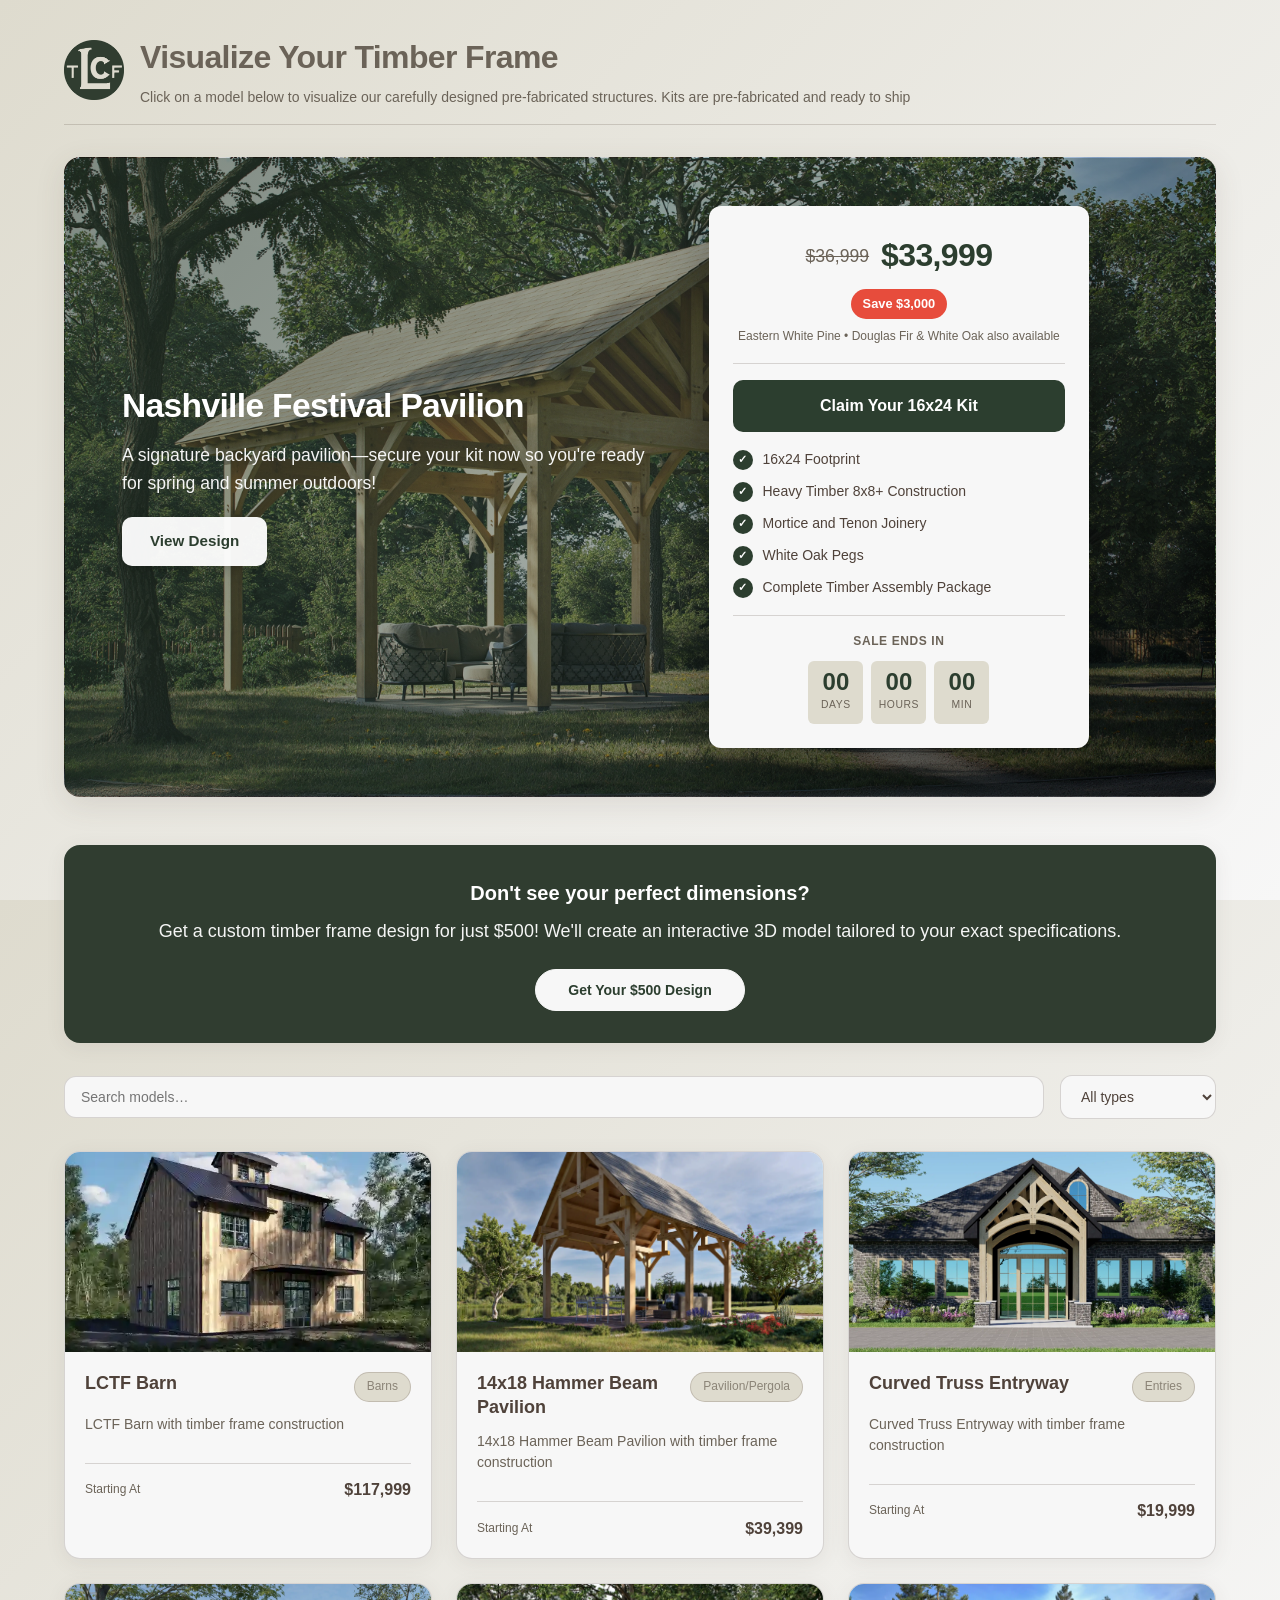
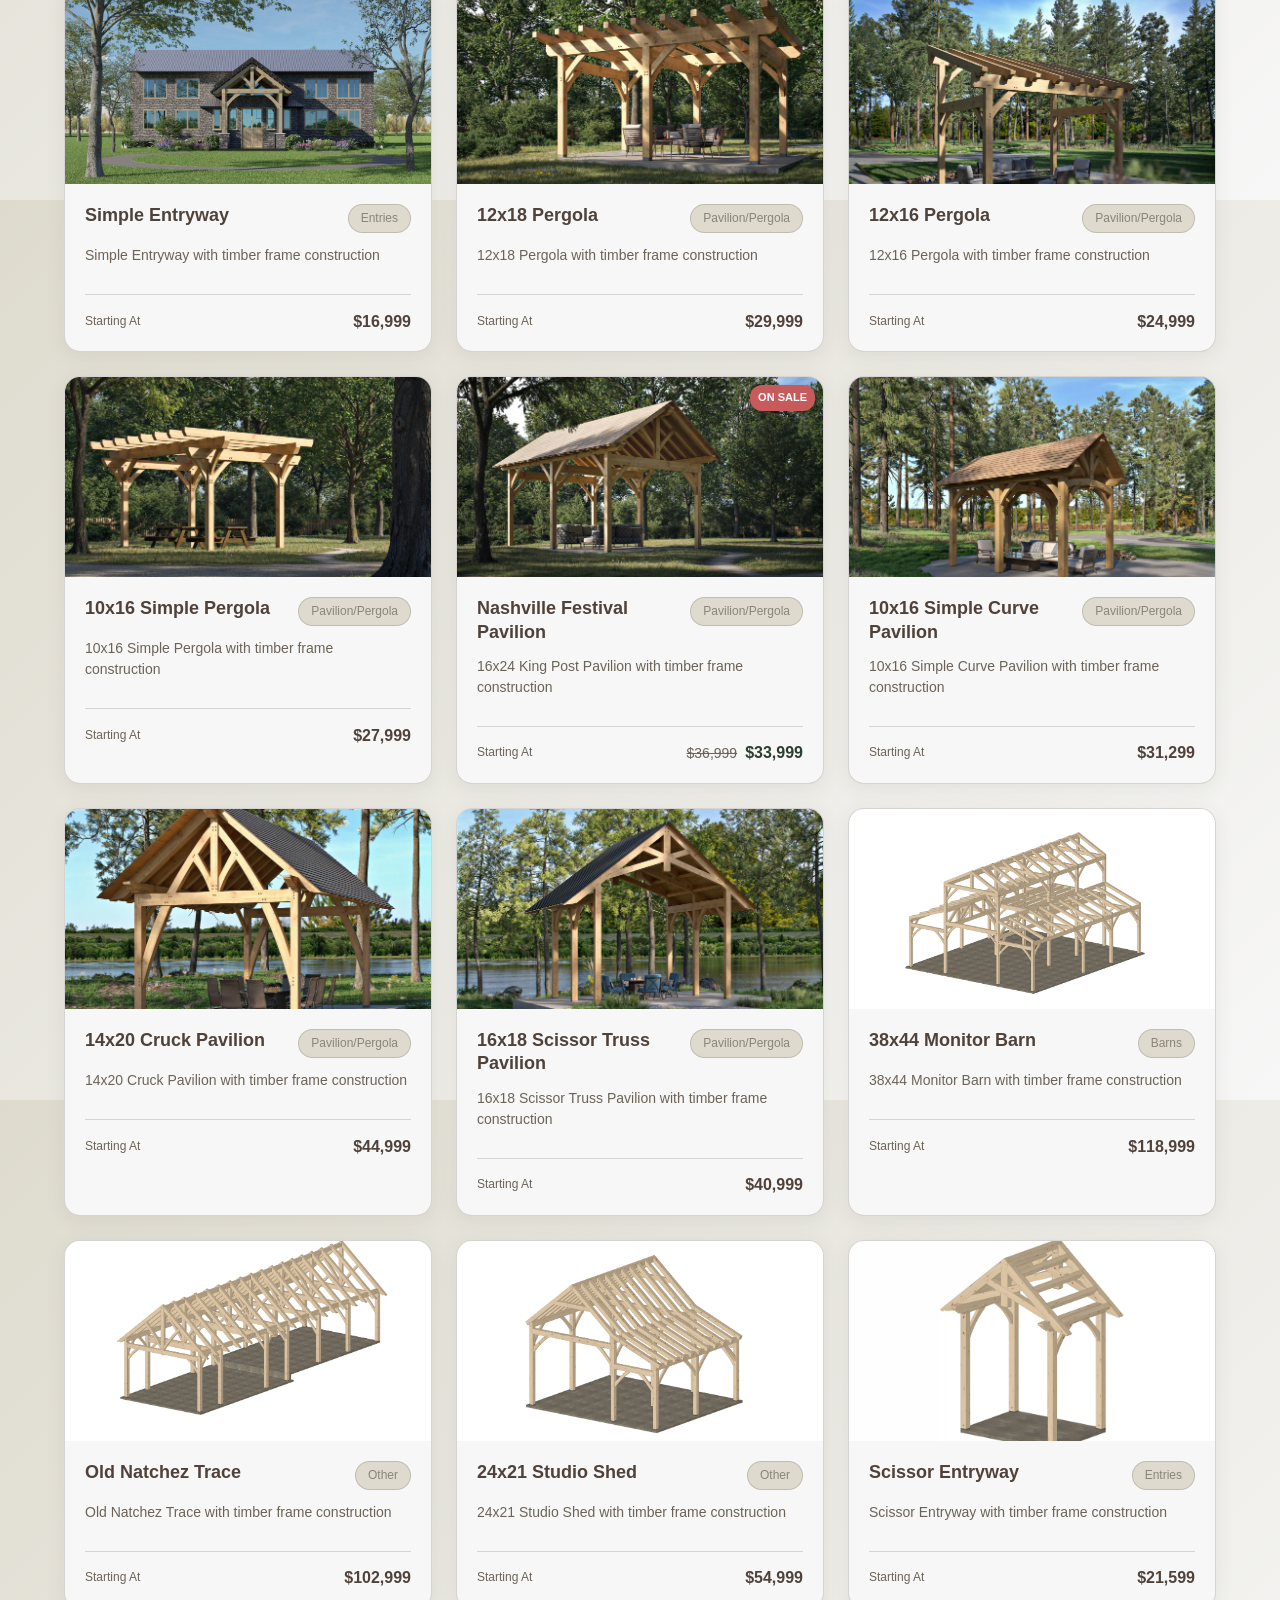
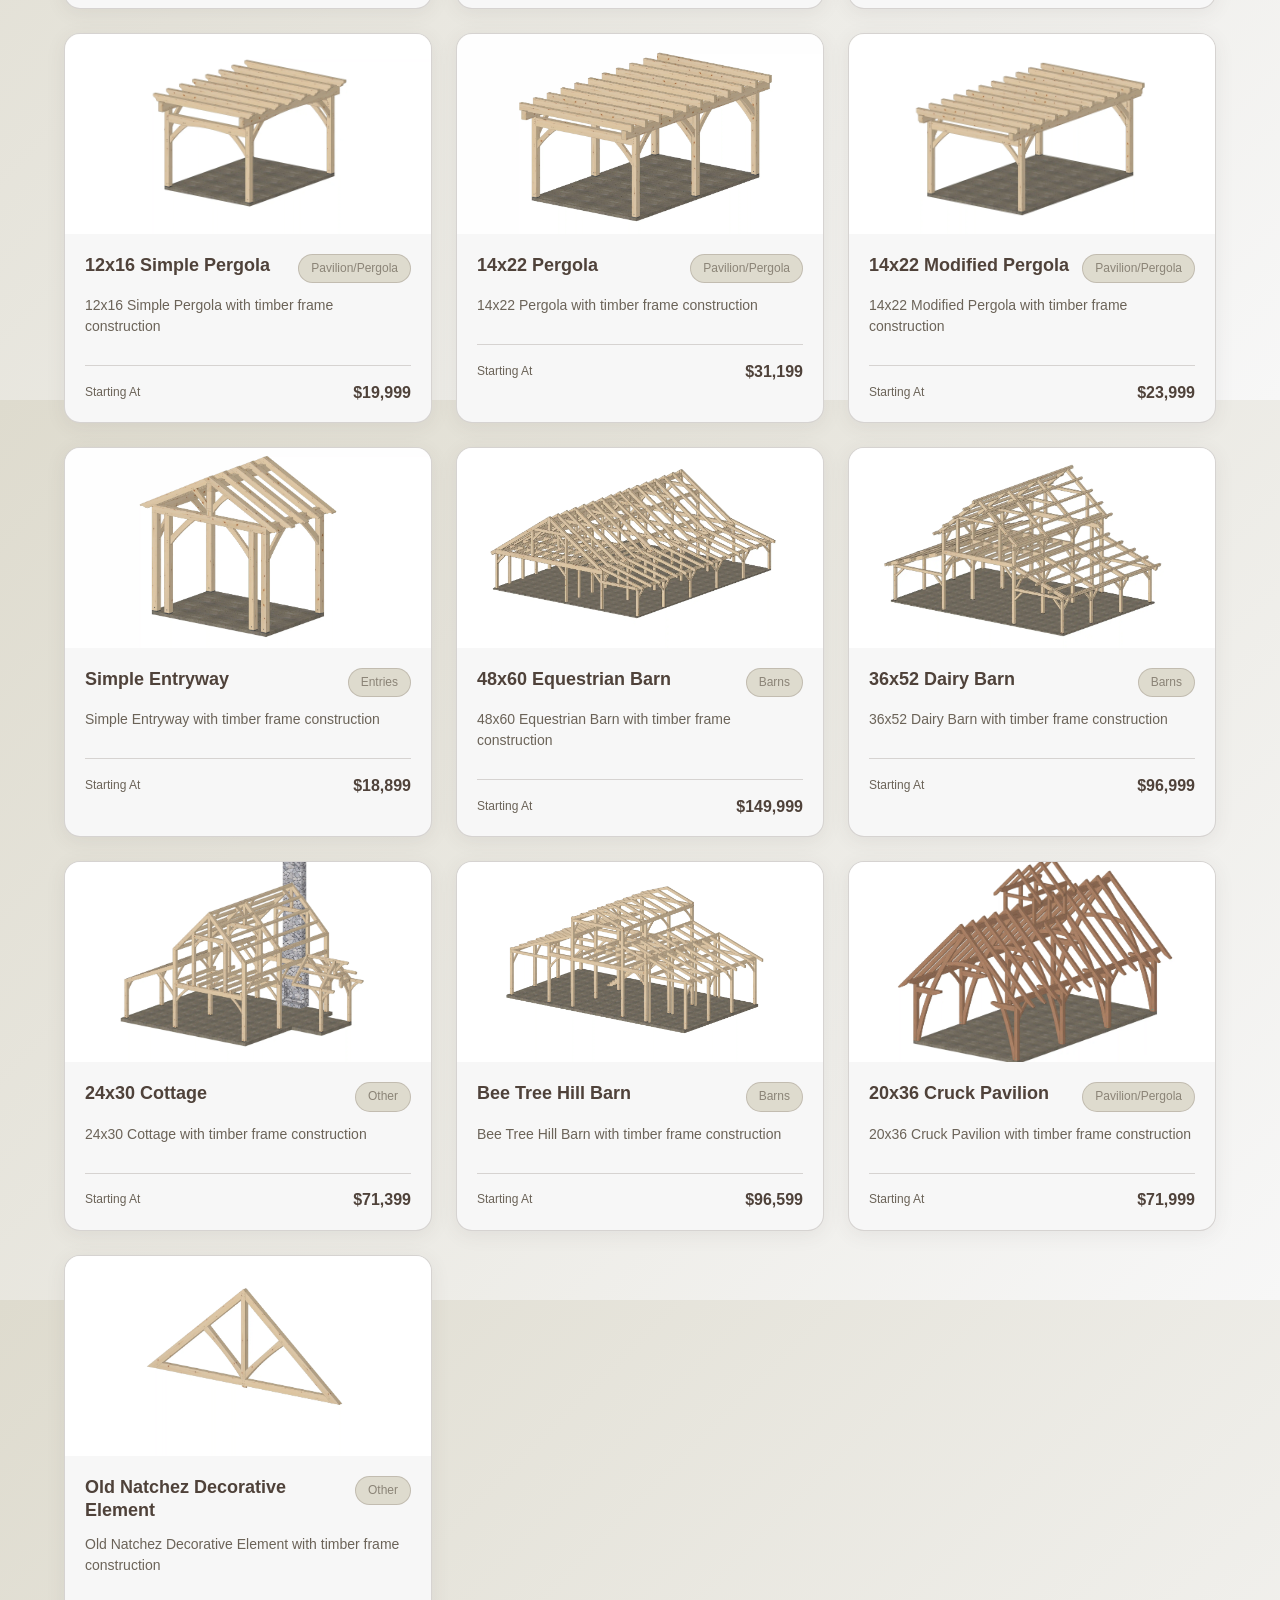
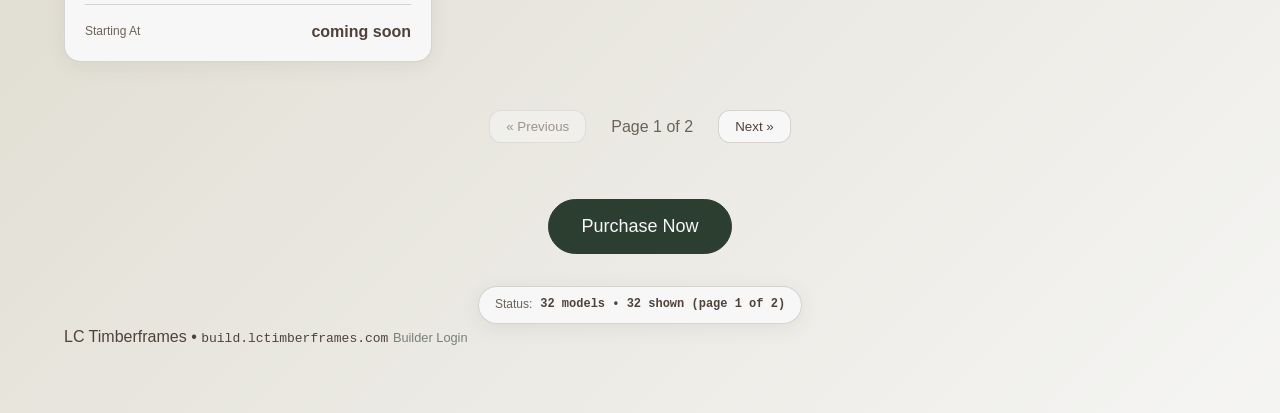
==== commit c31250a9: "add builder pricing" ====
--- a/index.html
+++ b/index.html
@@ -1069,6 +1069,7 @@
 
     <footer>
       <span>LC Timberframes • <code>build.lctimberframes.com</code></span>
+      <a href="builder-portal.html" style="font-size:0.8rem;opacity:0.6">Builder Login</a>
     </footer>
   </div>
 
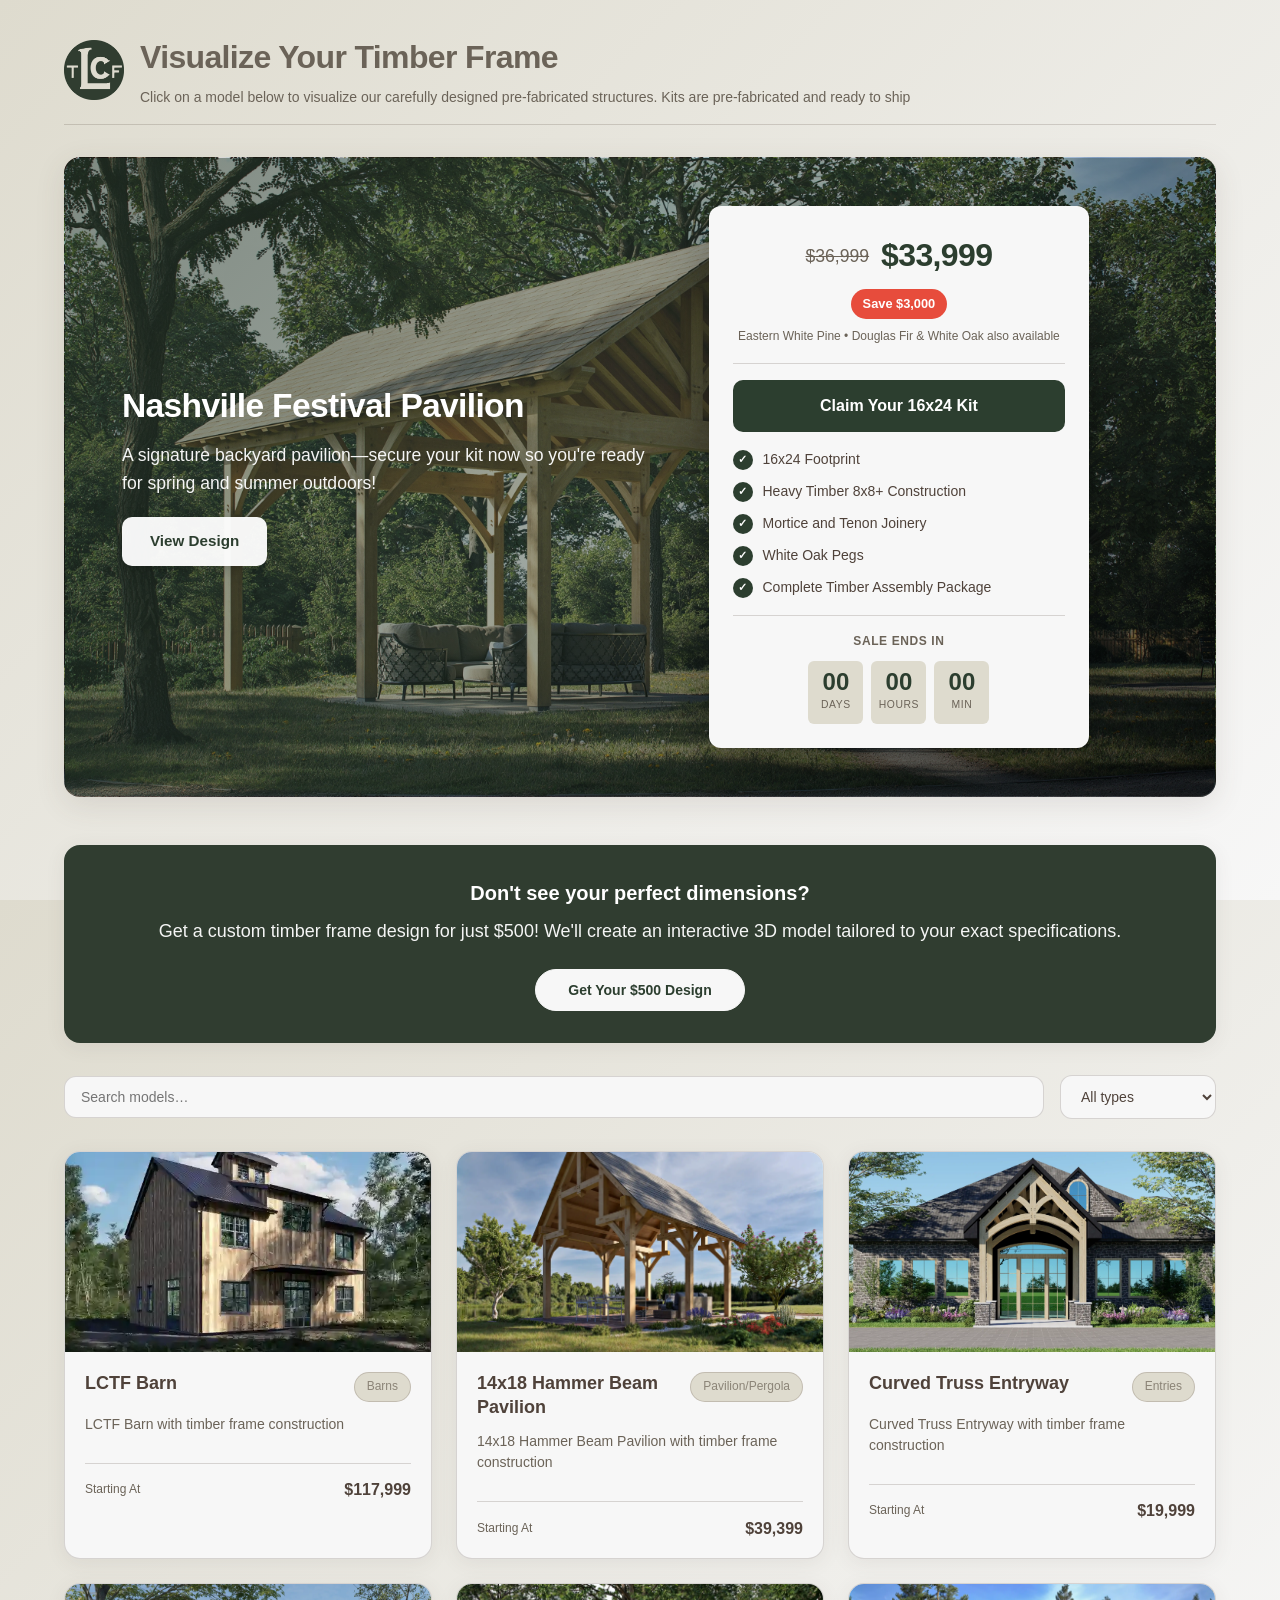
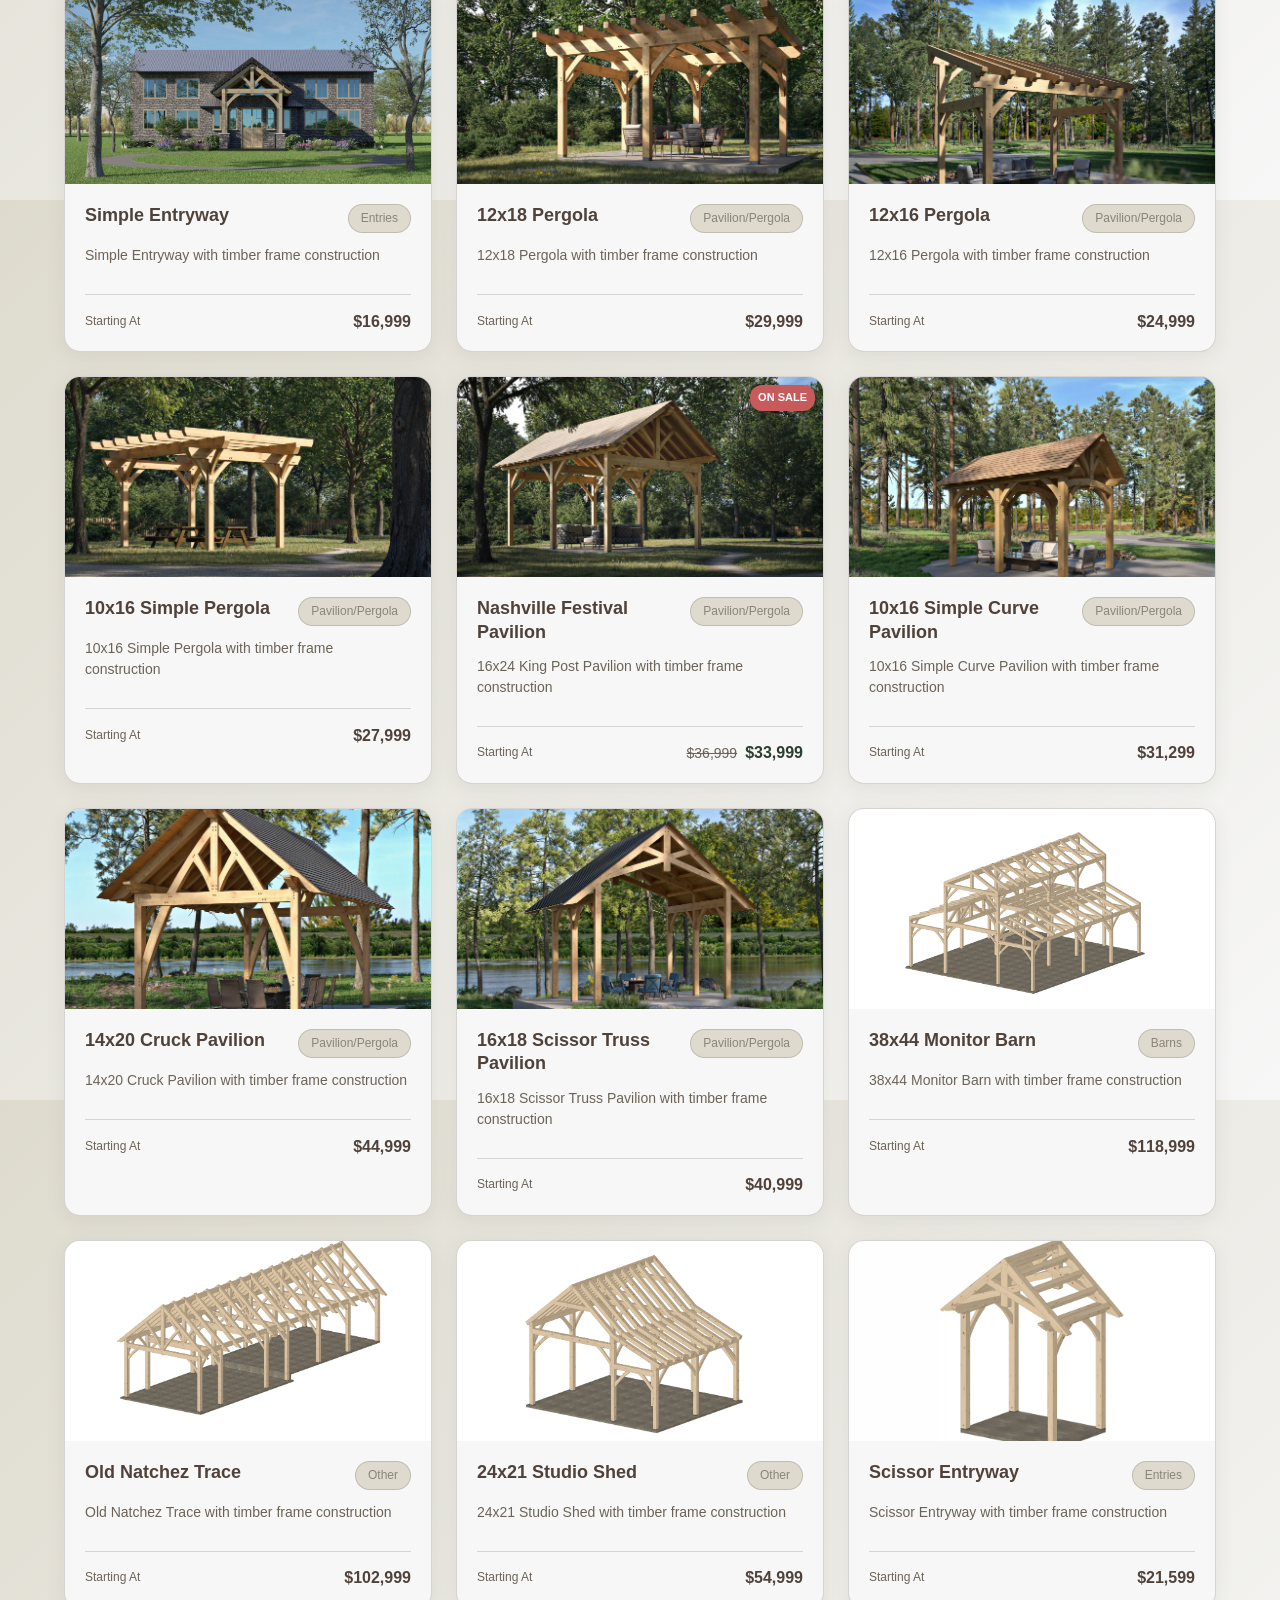
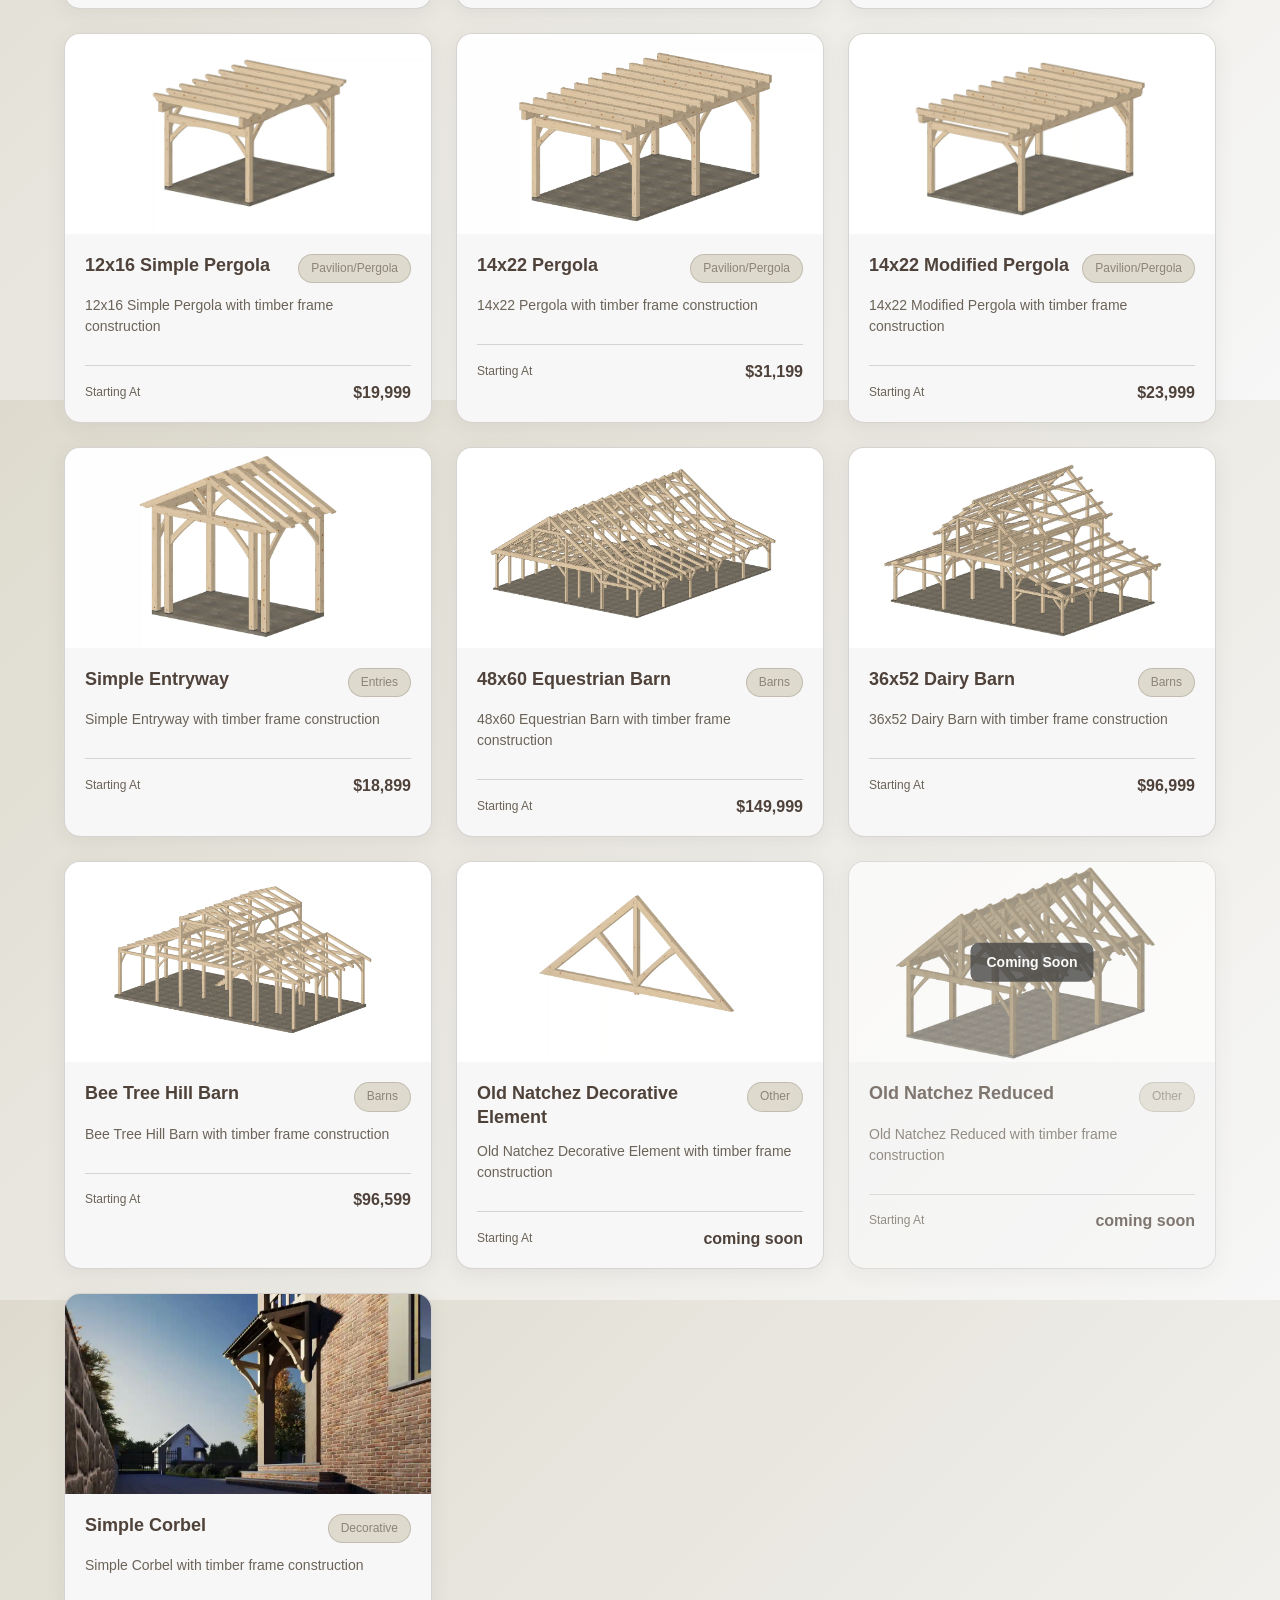
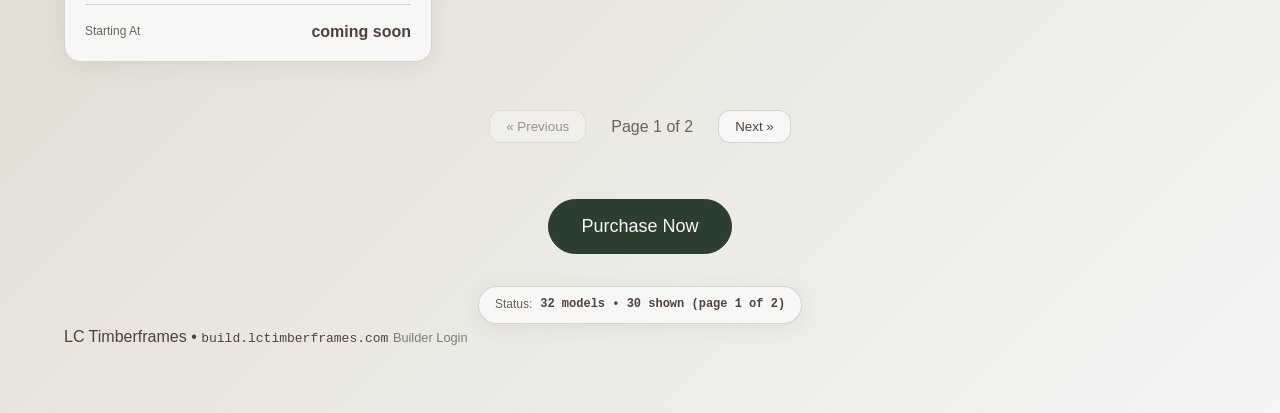
==== commit 1fcb23b5: "hide certain models" ====
--- a/index.html
+++ b/index.html
@@ -1192,6 +1192,7 @@
       const typeFilter = elType.value;
 
       const filtered = models
+        .filter((m) => !m.hidden)
         .map((m) => ({ raw: m, t: normalizeType(m) }))
         .filter(({ raw, t }) => {
           if (typeFilter && raw.tag !== typeFilter) return false;
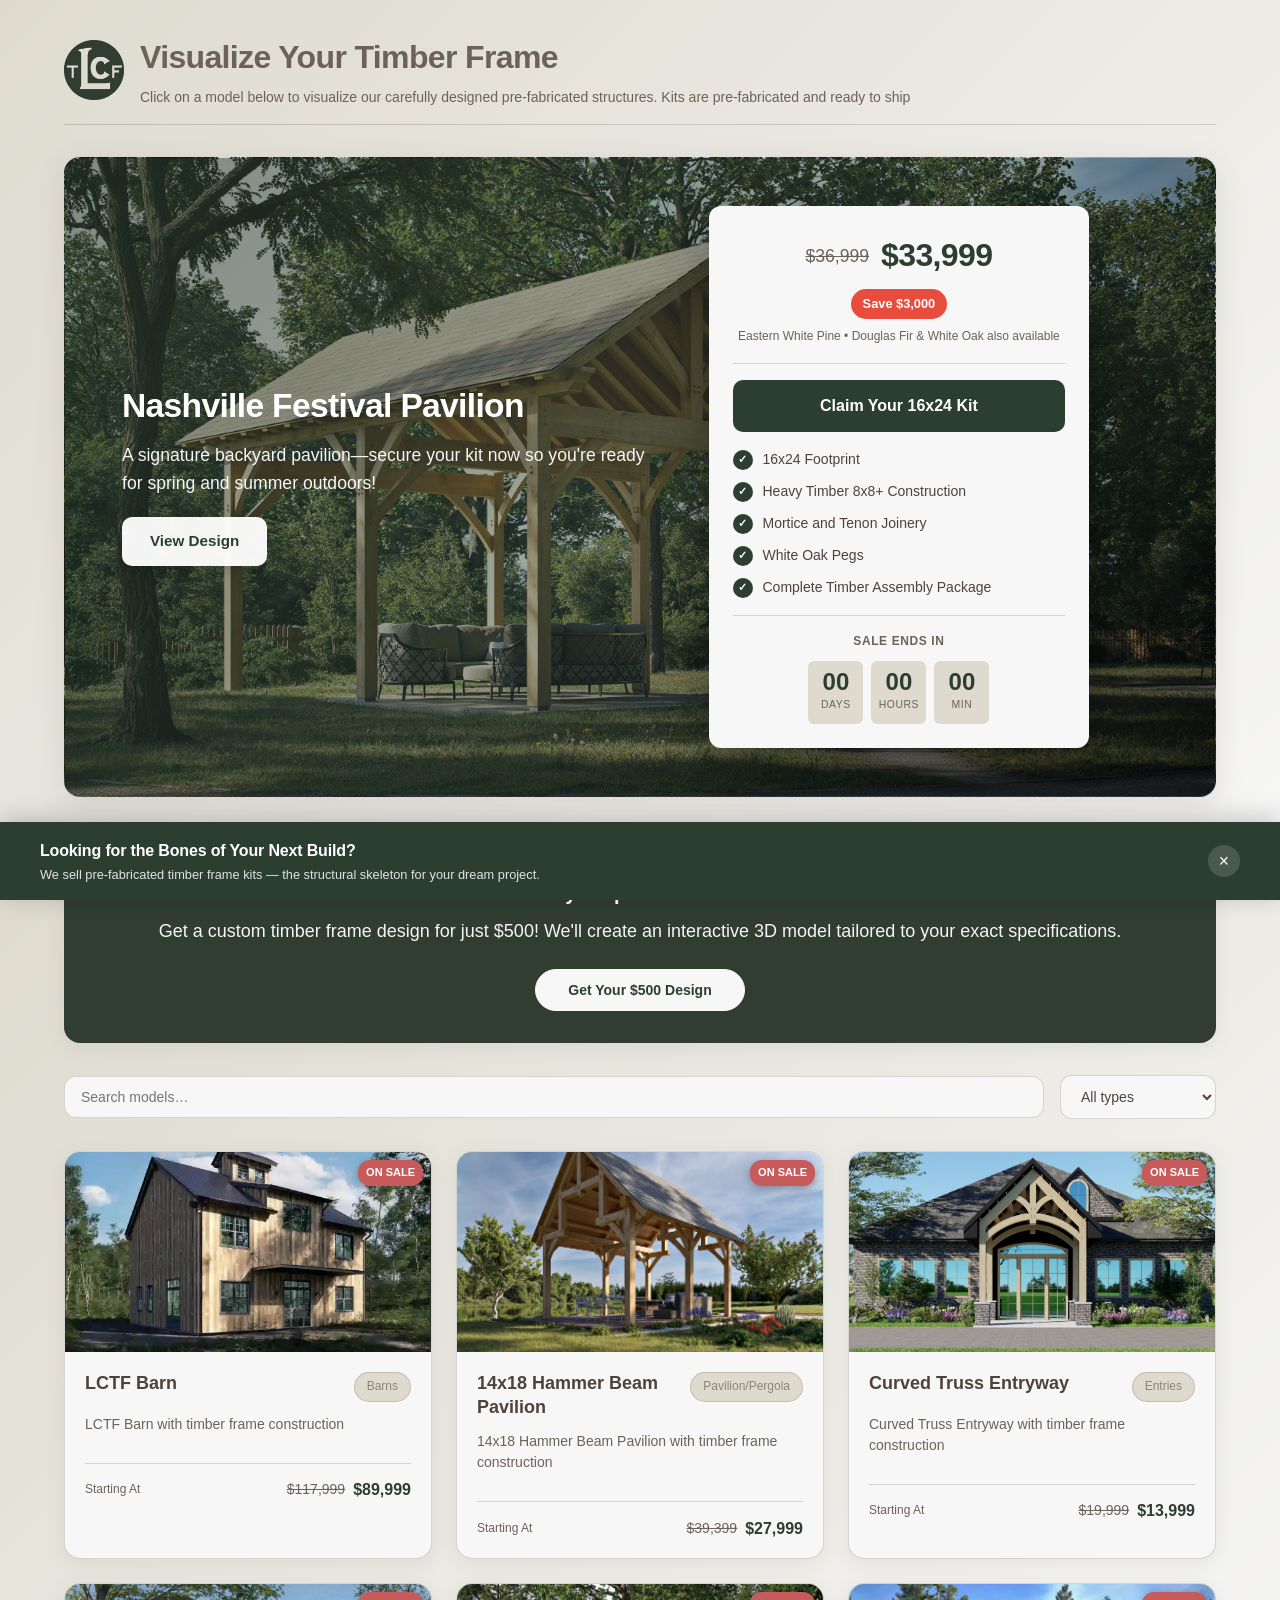
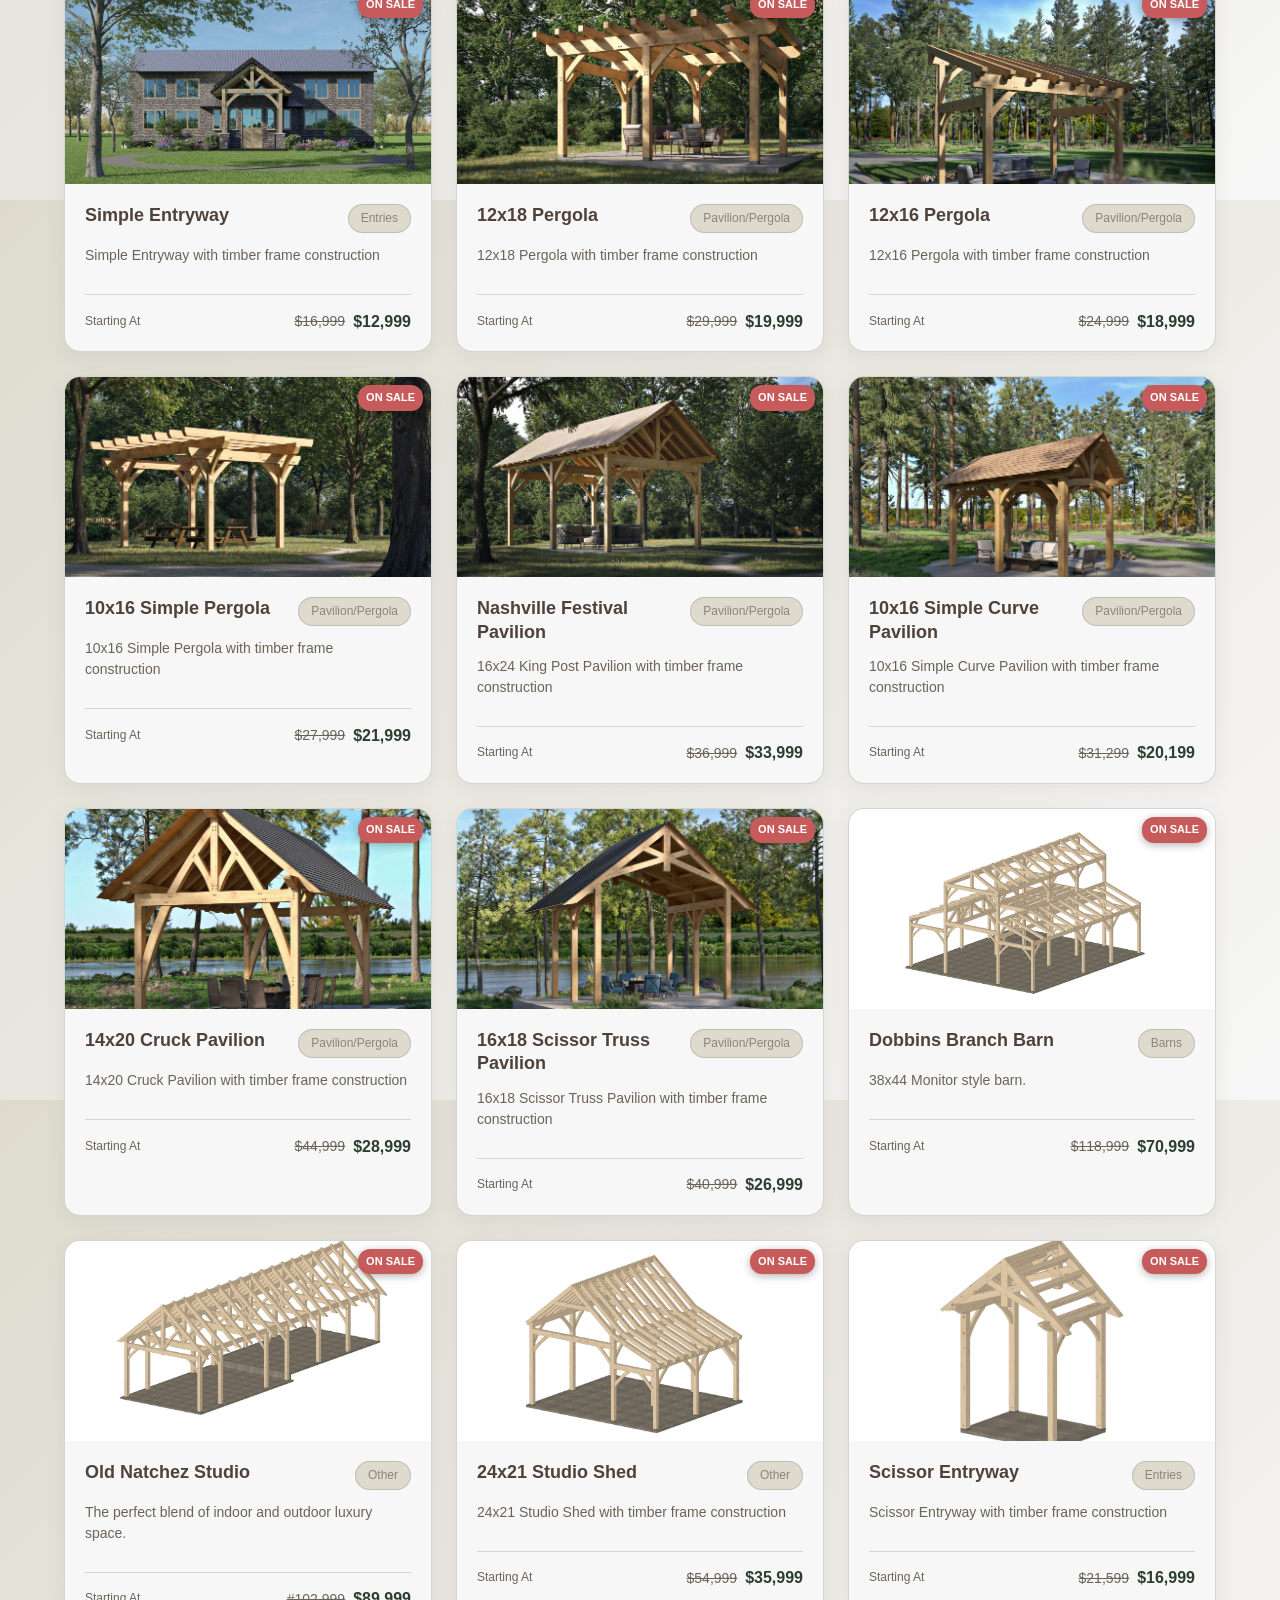
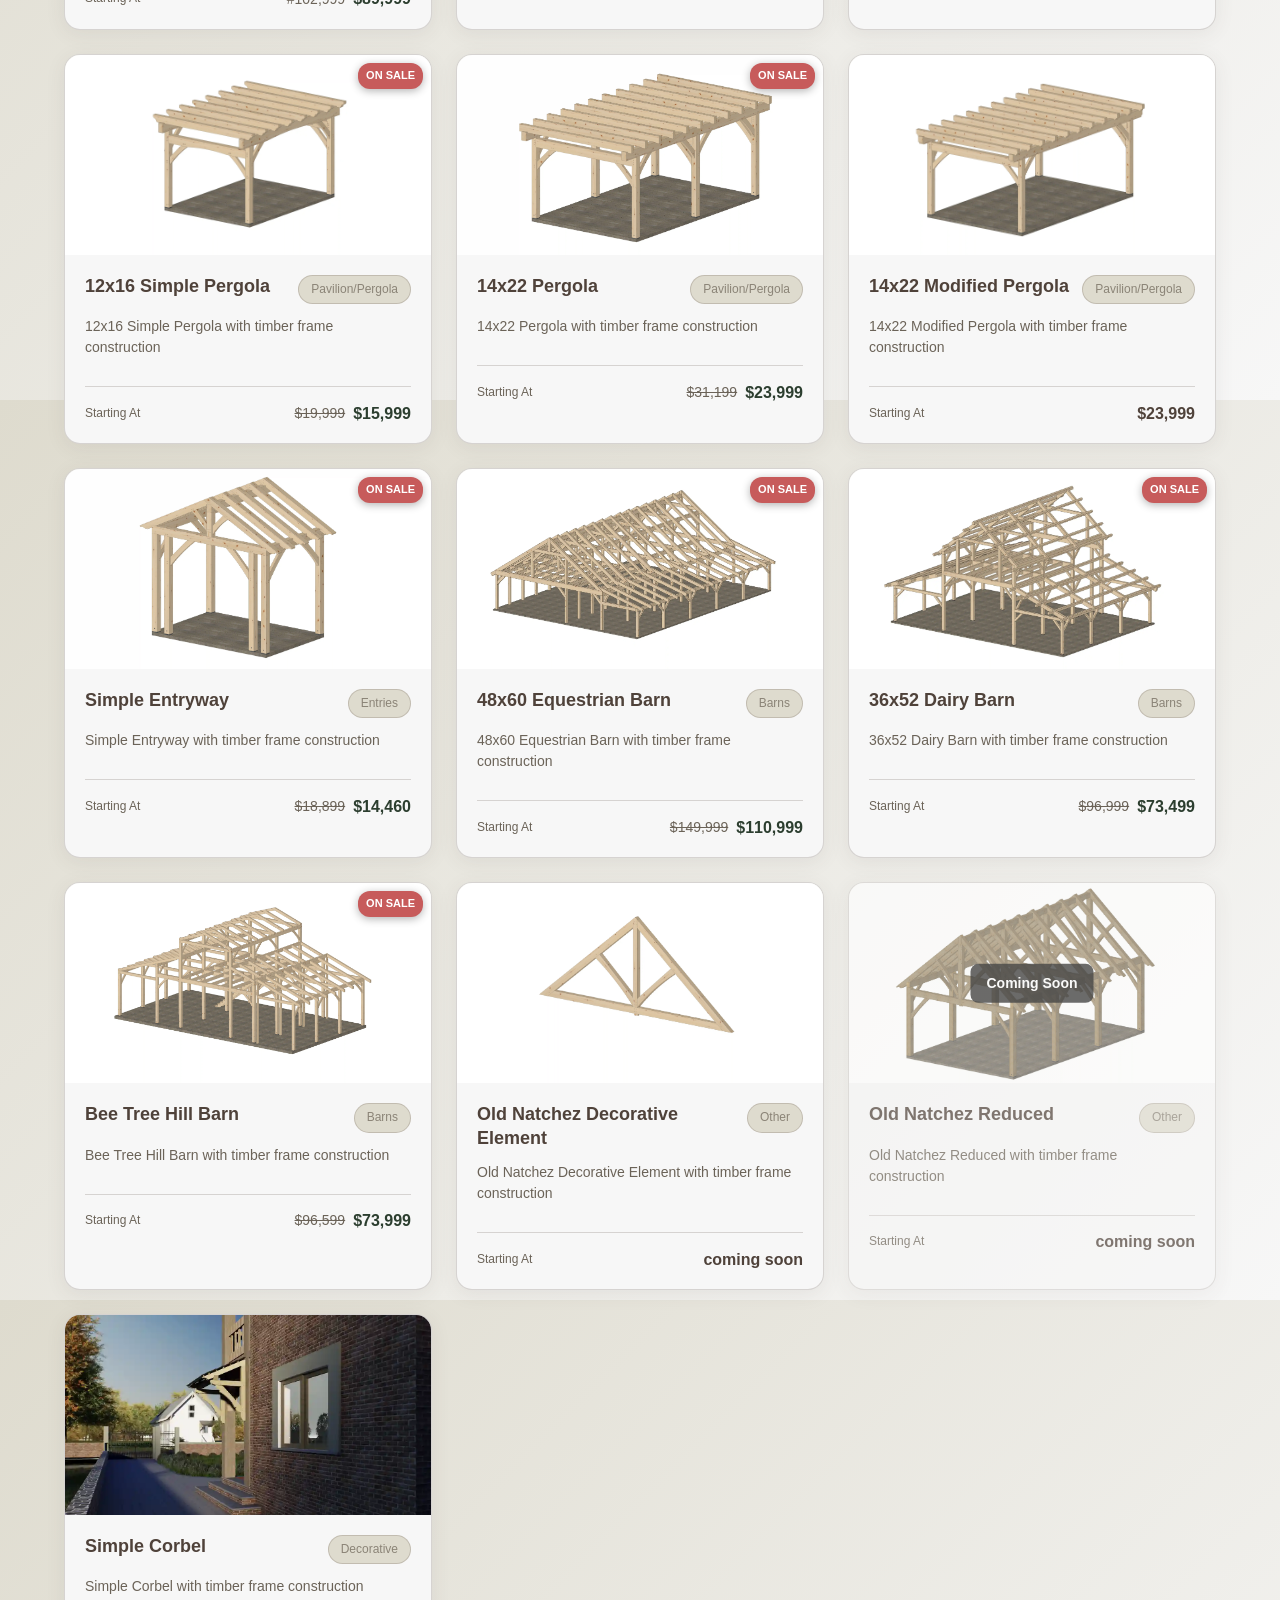
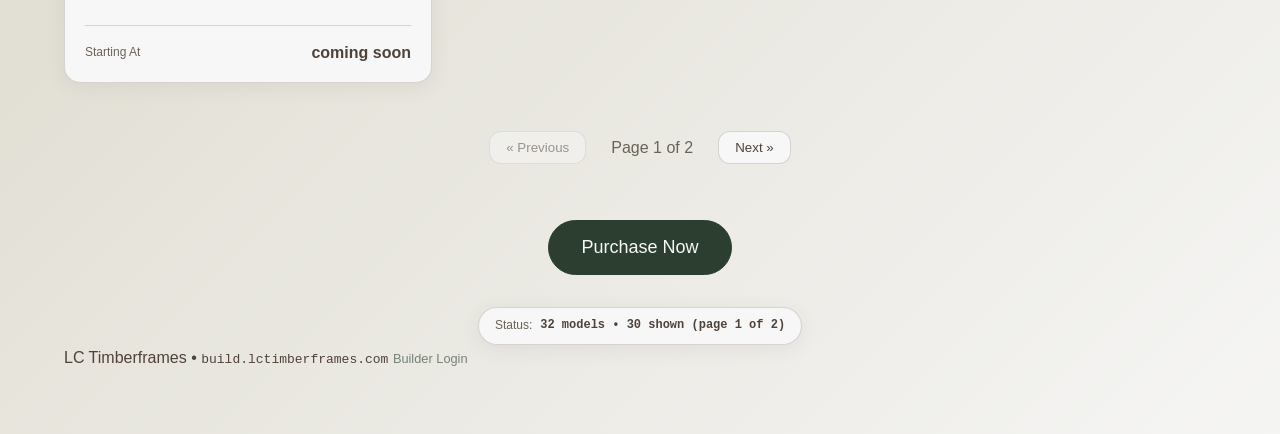
==== commit 4e990f61: "massive sale" ====
--- a/index.html
+++ b/index.html
@@ -4,10 +4,12 @@
 <head>
   <meta charset="utf-8" />
   <script>
-    // Register service worker to block unwanted Cadwork API calls
     if ('serviceWorker' in navigator) {
-      navigator.serviceWorker.register('/sw.js', { scope: '/' })
-        .catch(() => { }); // Silently fail on localhost/http
+      navigator.serviceWorker.getRegistrations().then(function(regs) {
+        regs.forEach(function(r) { r.unregister(); });
+      }).then(function() {
+        return navigator.serviceWorker.register('/sw.js', { scope: '/', updateViaCache: 'none' });
+      }).catch(function() {});
     }
   </script>
   <meta name="viewport" content="width=device-width, initial-scale=1" />
@@ -954,11 +956,113 @@
 
       /* (Legacy urgency hero mobile rules removed) */
     }
+
+    /* ═══ BOTTOM BONES BANNER ═══ */
+    .bones-banner {
+      position: fixed;
+      bottom: 0;
+      left: 0;
+      right: 0;
+      z-index: 900;
+      background: var(--franklin-green);
+      color: #fff;
+      padding: 1rem 1.5rem;
+      box-shadow: 0 -4px 24px rgba(0, 0, 0, 0.2);
+      transform: translateY(100%);
+      animation: bannerSlideUp 0.5s ease 1s forwards;
+    }
+
+    .bones-banner.dismissed {
+      animation: bannerSlideDown 0.3s ease forwards;
+    }
+
+    .bones-banner-inner {
+      max-width: 1200px;
+      margin: 0 auto;
+      display: flex;
+      align-items: center;
+      justify-content: space-between;
+      gap: 1rem;
+    }
+
+    .bones-banner-text h4 {
+      font-size: 1rem;
+      font-weight: 700;
+      margin: 0 0 0.15rem;
+      letter-spacing: -0.01em;
+    }
+
+    .bones-banner-text p {
+      margin: 0;
+      font-size: 0.8rem;
+      opacity: 0.85;
+      line-height: 1.4;
+    }
+
+    .bones-banner-close {
+      background: rgba(255, 255, 255, 0.15);
+      border: none;
+      color: #fff;
+      width: 32px;
+      height: 32px;
+      border-radius: 50%;
+      font-size: 1.1rem;
+      cursor: pointer;
+      flex-shrink: 0;
+      display: flex;
+      align-items: center;
+      justify-content: center;
+      transition: background 0.2s ease;
+    }
+
+    .bones-banner-close:hover {
+      background: rgba(255, 255, 255, 0.25);
+    }
+
+    @keyframes bannerSlideUp {
+      from { transform: translateY(100%); }
+      to { transform: translateY(0); }
+    }
+
+    @keyframes bannerSlideDown {
+      from { transform: translateY(0); }
+      to { transform: translateY(100%); }
+    }
+
+    @media (max-width: 768px) {
+      .bones-banner { padding: 0.85rem 1rem; }
+      .bones-banner-text h4 { font-size: 0.9rem; }
+      .bones-banner-text p { font-size: 0.75rem; }
+    }
   </style>
   <script src="https://app.metricslite.com/tracker-1.0.js" data-site-id="7a184184-bbf4-4ec1-81ba-8d738decb242"></script>
 </head>
 
 <body>
+  <!-- Bottom banner -->
+  <div id="bones-banner" class="bones-banner" style="display:none">
+    <div class="bones-banner-inner">
+      <div class="bones-banner-text">
+        <h4>Looking for the Bones of Your Next Build?</h4>
+        <p>We sell pre-fabricated timber frame kits &mdash; the structural skeleton for your dream project.</p>
+      </div>
+      <button class="bones-banner-close" id="bones-dismiss" aria-label="Dismiss">&times;</button>
+    </div>
+  </div>
+  <script>
+    (function() {
+      var banner = document.getElementById('bones-banner');
+      var btn = document.getElementById('bones-dismiss');
+      if (localStorage.getItem('lctf_bones_dismissed')) return;
+      banner.style.display = '';
+      btn.addEventListener('click', function() {
+        banner.classList.add('dismissed');
+        localStorage.setItem('lctf_bones_dismissed', '1');
+        setTimeout(function() { banner.style.display = 'none'; }, 300);
+      });
+    })();
+  </script>
+
   <div class="wrap">
     <header>
       <img src="assets/global_graphics/LCTF Profile.png" alt="LC Timberframes Logo" class="logo">
@@ -1595,9 +1699,10 @@
       }
     }
 
+    let _searchTimer;
     elQ.addEventListener("input", () => {
-      currentPage = 1; // Reset to first page when searching
-      render();
+      clearTimeout(_searchTimer);
+      _searchTimer = setTimeout(() => { currentPage = 1; render(); }, 200);
     });
     elType.addEventListener("change", () => {
       currentPage = 1; // Reset to first page when filtering
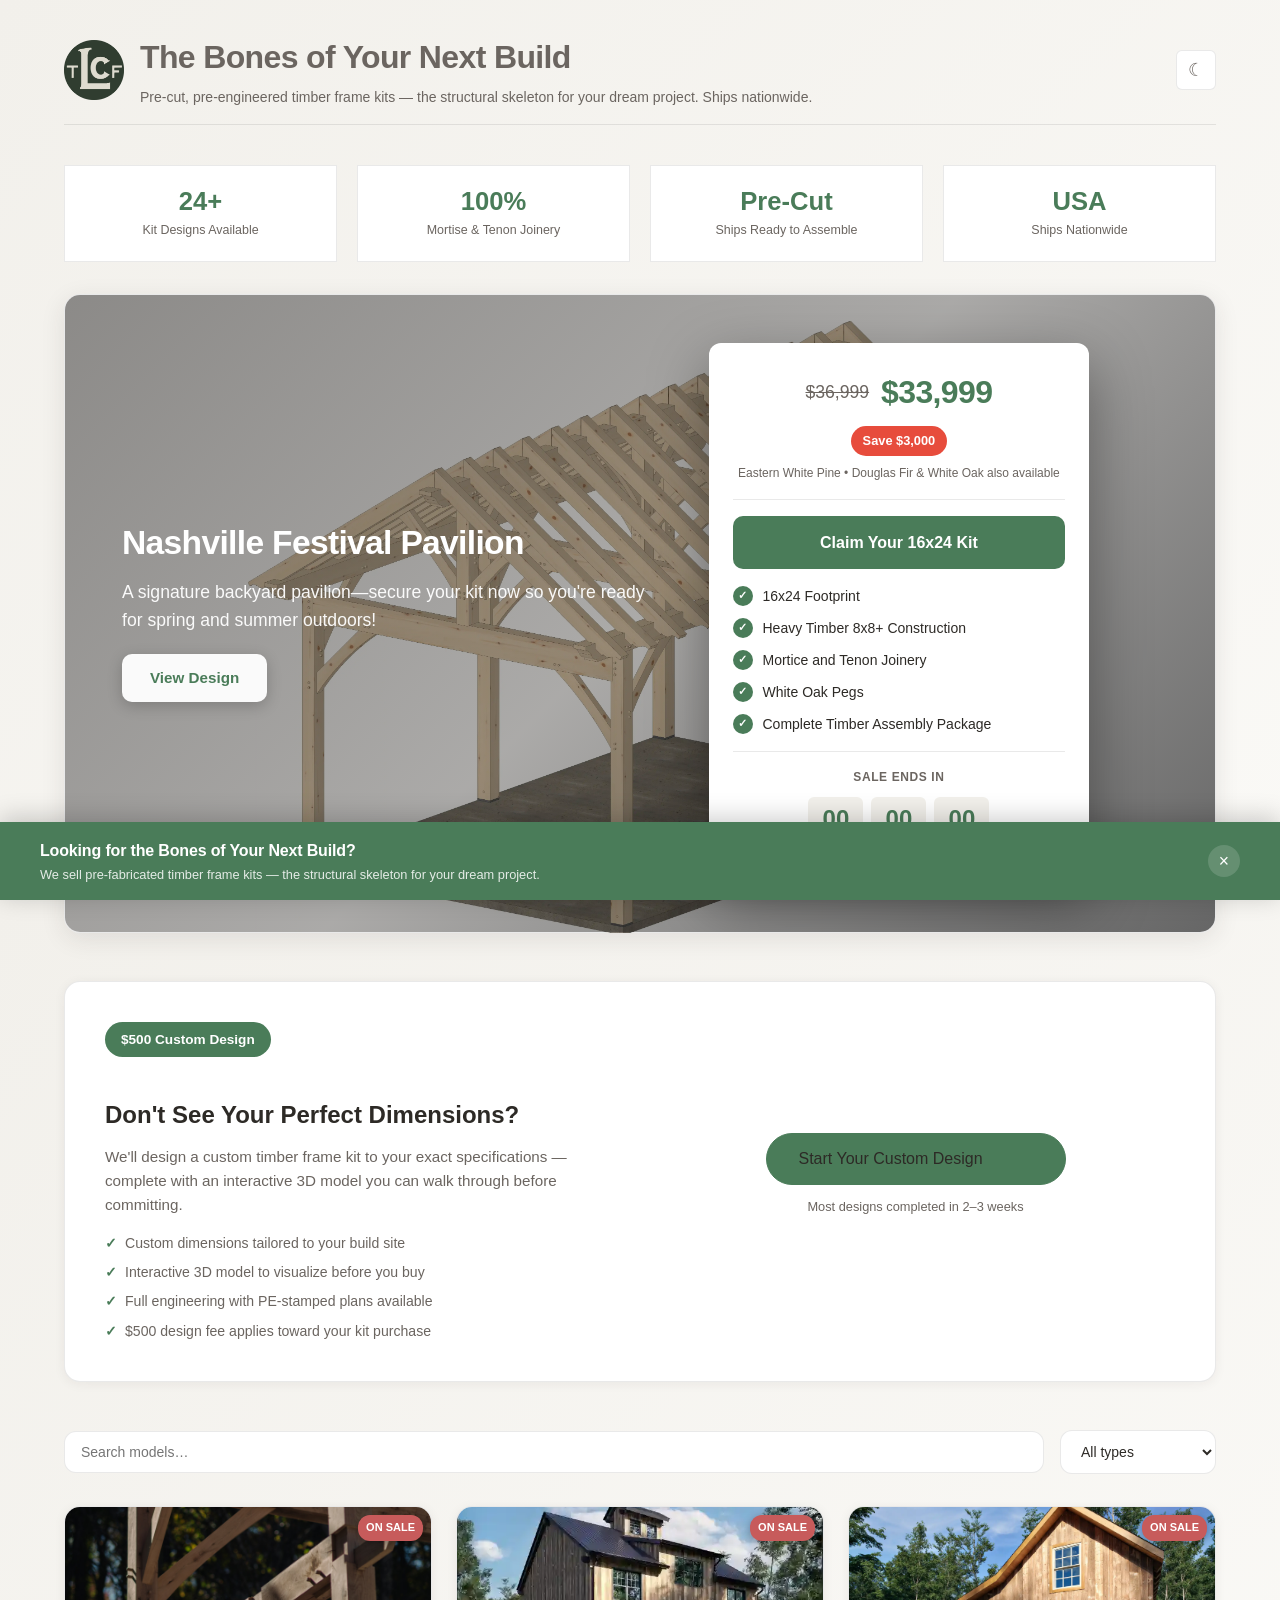
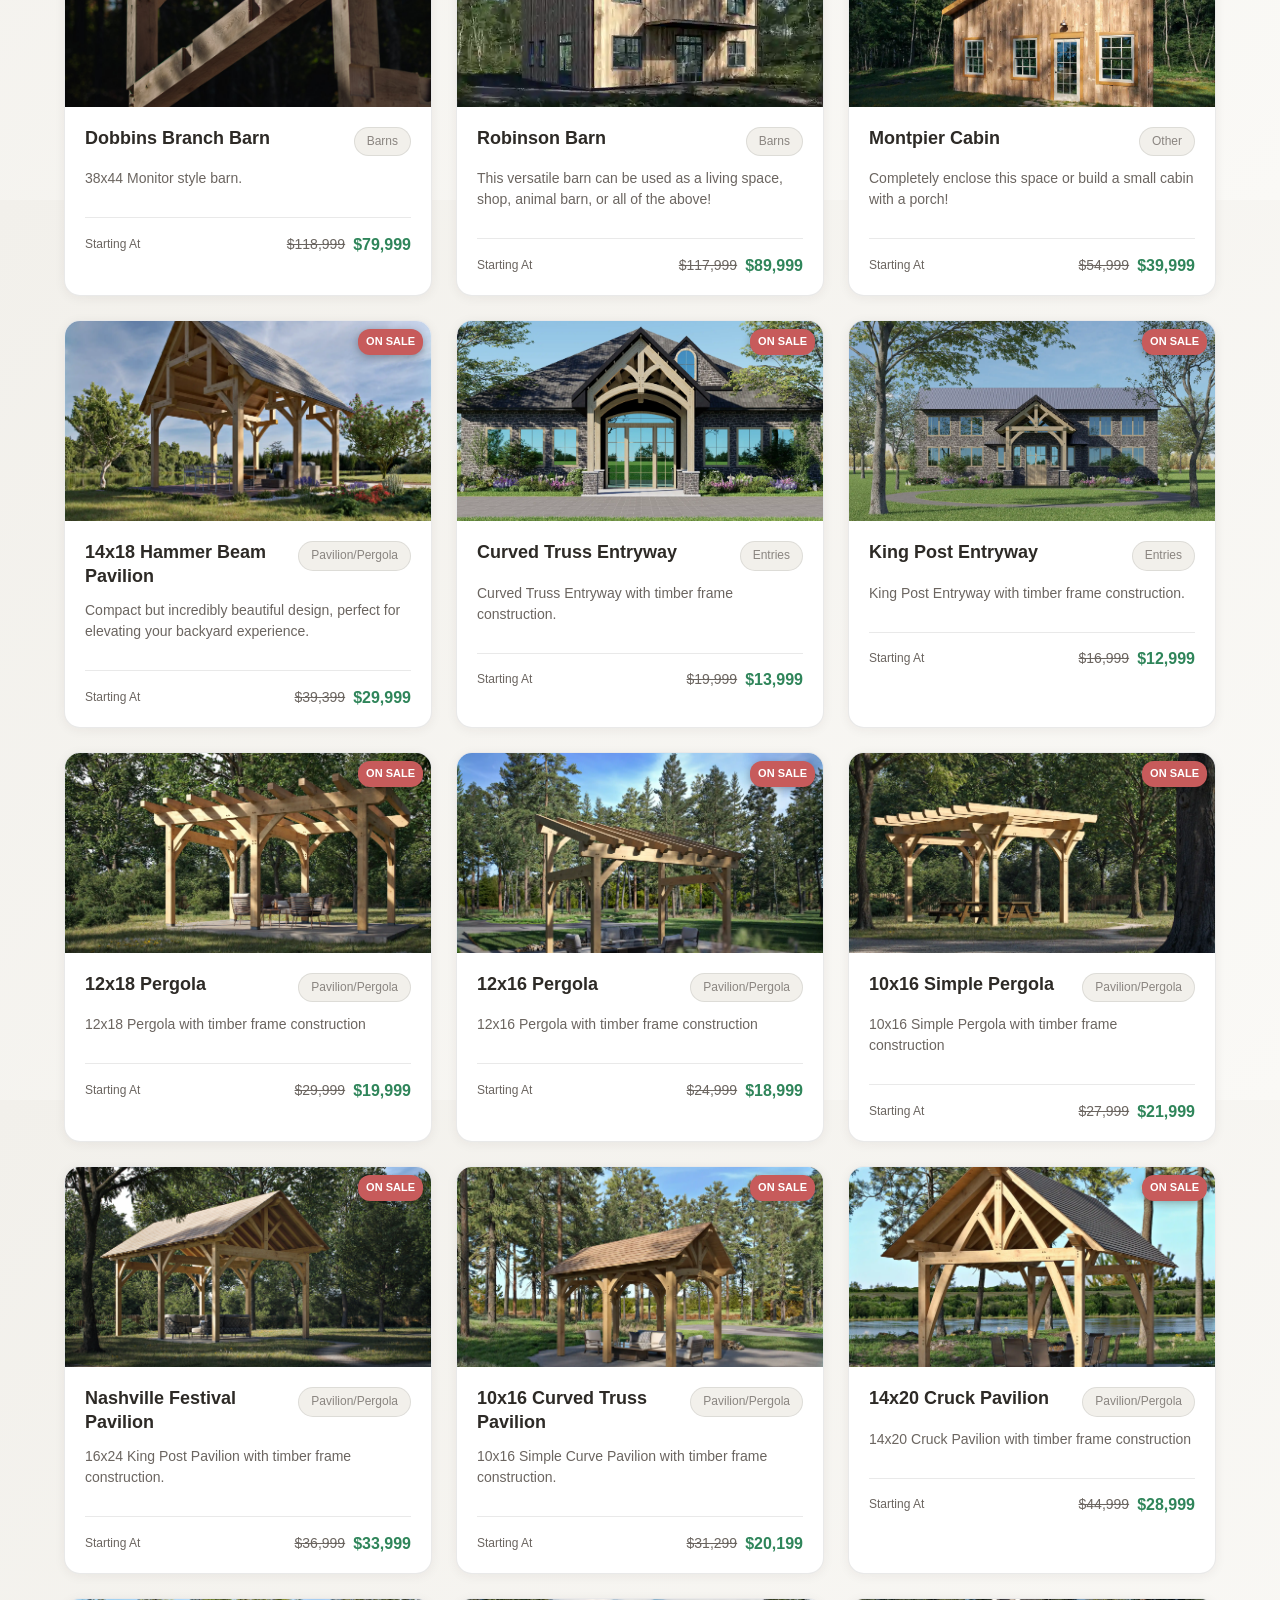
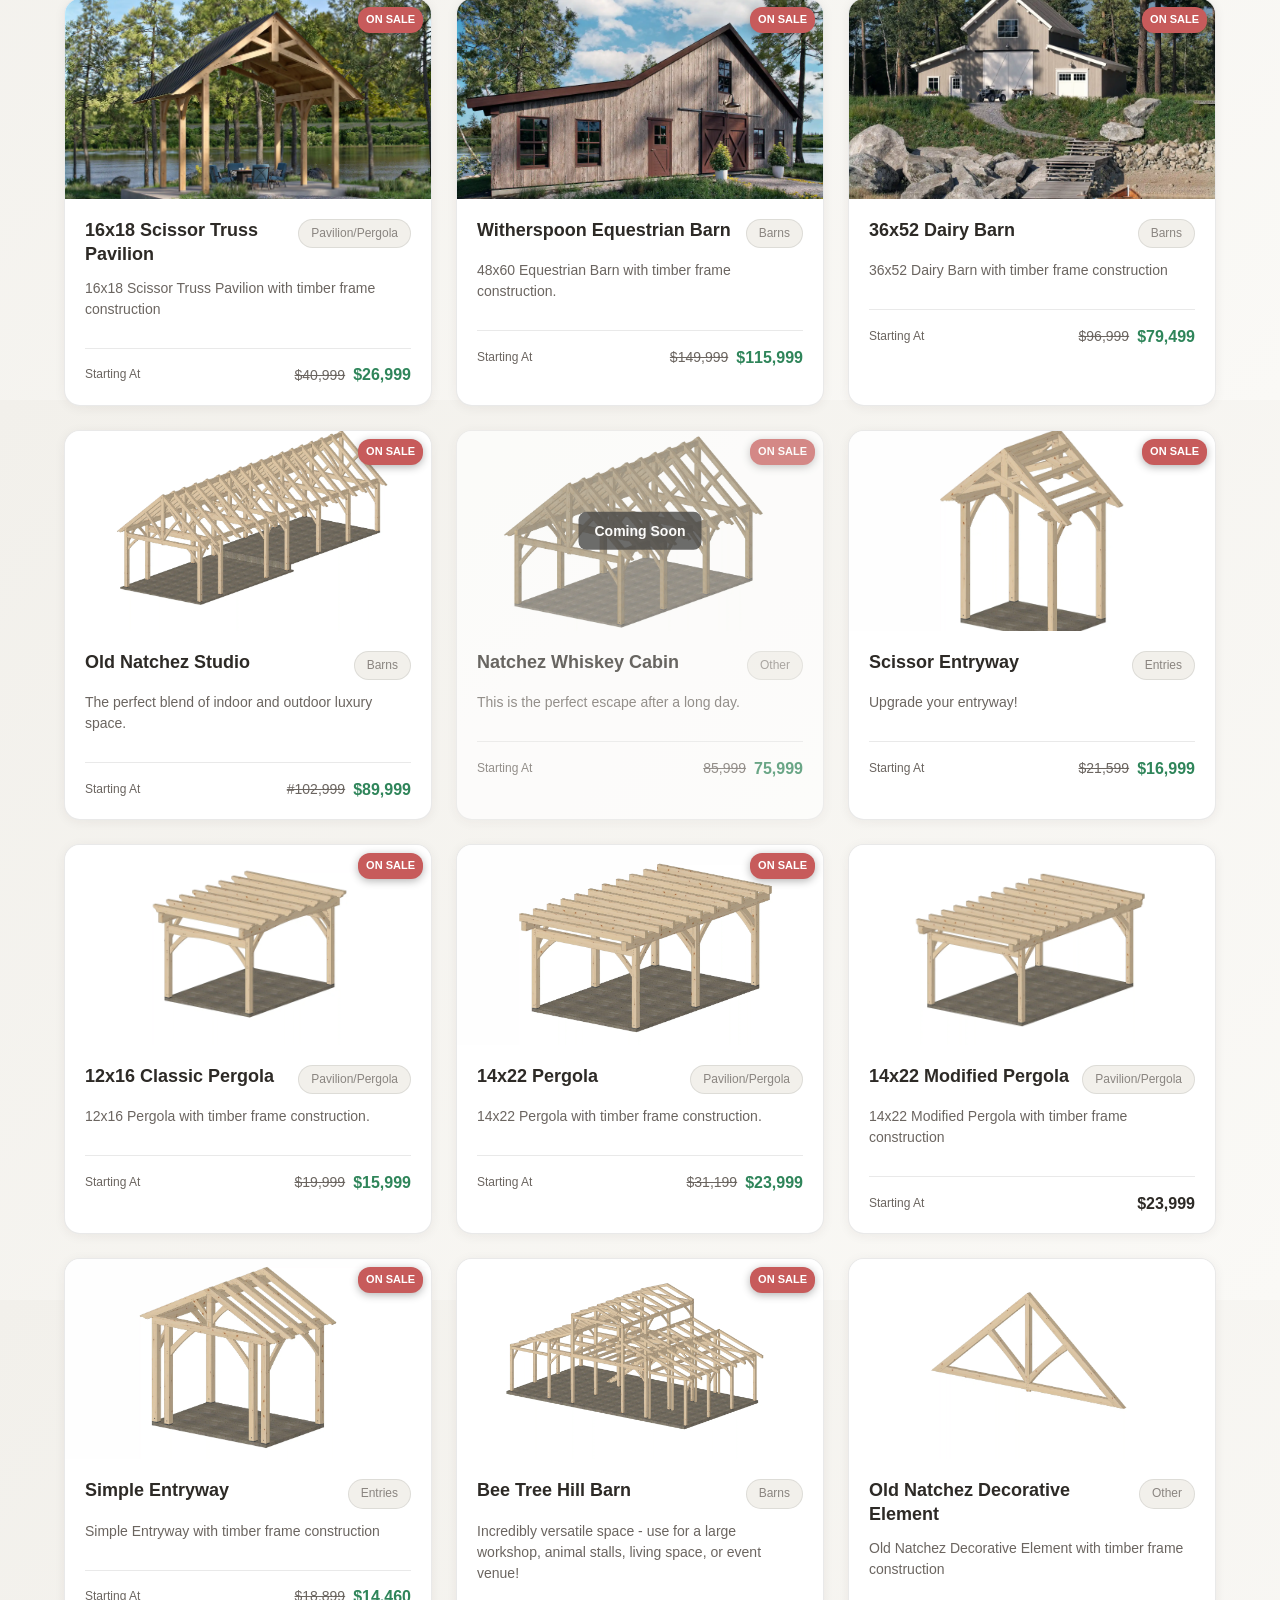
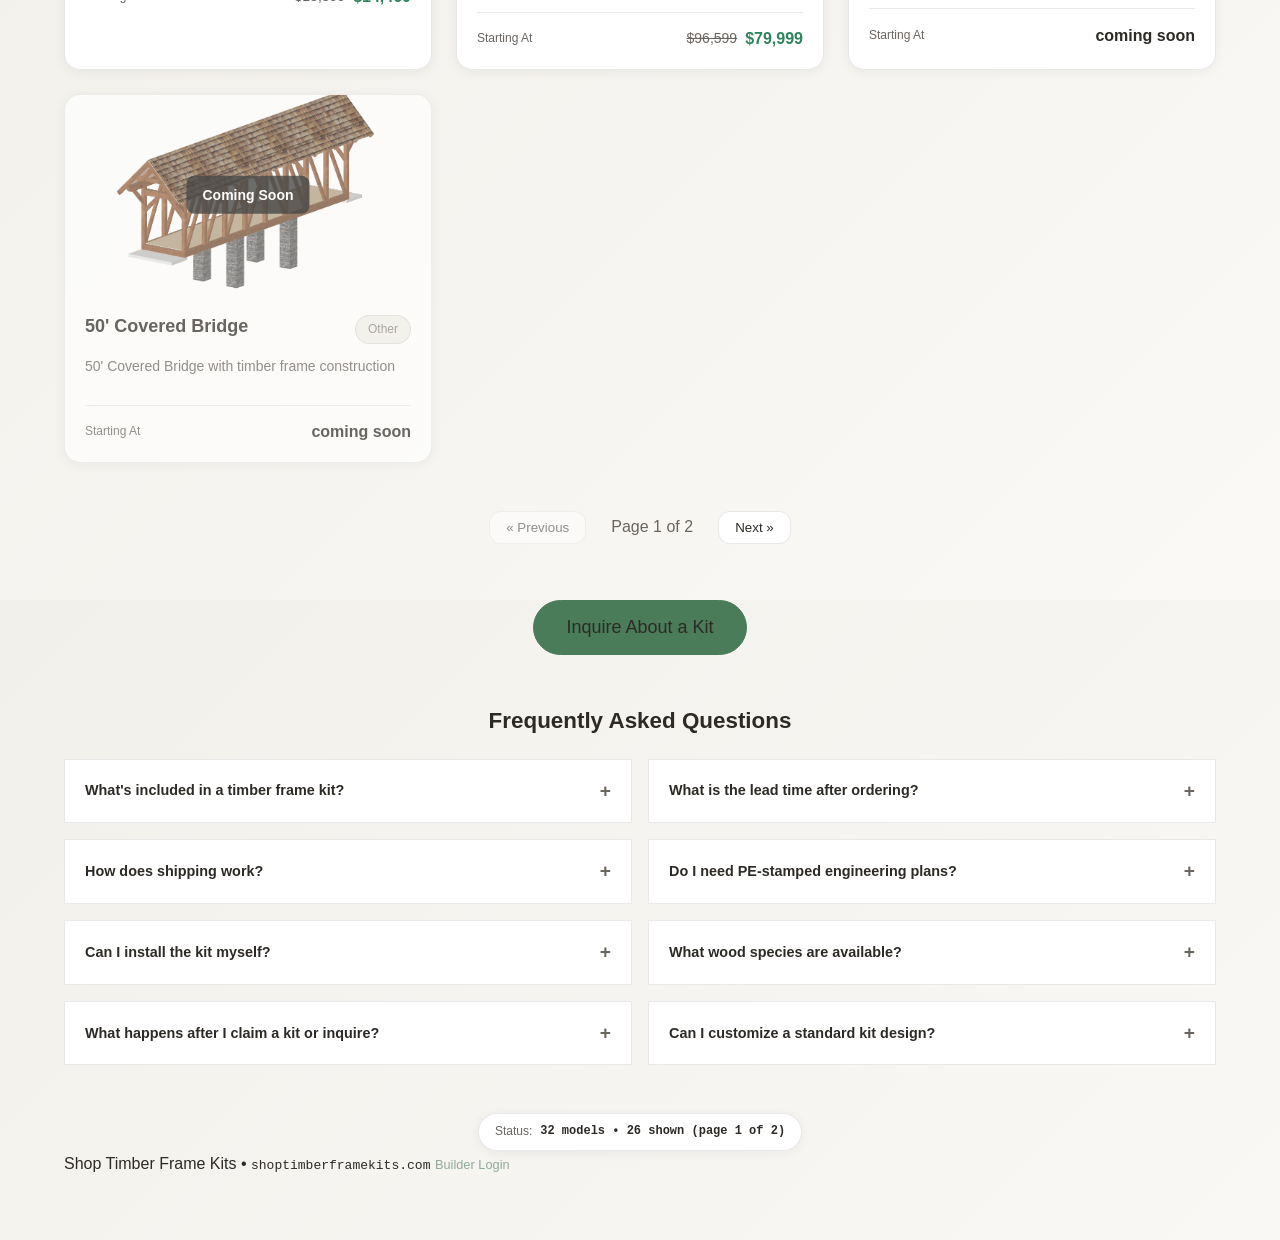
==== commit c8f92698: "remove LCTF branding" ====
--- a/index.html
+++ b/index.html
@@ -14,62 +14,84 @@
   </script>
   <meta name="viewport" content="width=device-width, initial-scale=1" />
   <meta name="color-scheme" content="light dark" />
-  <title>Visualize Your Timber Frame</title>
-  <meta name="description" content="Select a 3D model to view." />
+  <title>Pre-Cut Timber Frame Kits | Shop Timber Frame Kits</title>
+  <meta name="description" content="Browse pre-engineered timber frame kits for pavilions, pergolas, barns, and entryways. Interactive 3D models, mortise & tenon construction, ships nationwide. Starting at $12,999." />
+  <meta name="keywords" content="timber frame kits, pre-cut timber frames, pavilion kits, pergola kits, barn kits, mortise and tenon, timber frame construction" />
+  <meta name="robots" content="index, follow" />
+  <link rel="canonical" href="https://shoptimberframekits.com/" />
+  <meta property="og:type" content="website" />
+  <meta property="og:title" content="Pre-Cut Timber Frame Kits | Shop Timber Frame Kits" />
+  <meta property="og:description" content="Browse pre-engineered timber frame kits. Interactive 3D models, mortise & tenon construction, ships nationwide." />
+  <meta property="og:url" content="https://shoptimberframekits.com/" />
+  <meta property="og:site_name" content="Shop Timber Frame Kits" />
+  <meta name="twitter:card" content="summary_large_image" />
+  <meta name="twitter:title" content="Pre-Cut Timber Frame Kits | Shop Timber Frame Kits" />
+  <meta name="twitter:description" content="Browse pre-engineered timber frame kits. Interactive 3D models, mortise & tenon construction, ships nationwide." />
   <link rel="icon" type="image/png" href="assets/global_graphics/LCTF Profile.png">
   <link rel="dns-prefetch" href="//docs.google.com">
   <link rel="preconnect" href="//docs.google.com" crossorigin>
+  <script type="application/ld+json">
+  {"@context":"https://schema.org","@type":"WebSite","name":"Shop Timber Frame Kits","url":"https://shoptimberframekits.com","description":"Pre-engineered timber frame kits for pavilions, pergolas, barns, and entryways. Pre-cut, mortise & tenon, ships nationwide."}
+  </script>
   <style>
     :root {
-      /* Franklin Timberframes Color Palette */
-      --franklin-green: #2C3E2F;
-      --slab-blue: #CDE3F2;
-      --forest-brown: #4F423A;
-      --pebble-grey: #DEDBCE;
-      --ivory-white: #F7F7F7;
-
-      /* Light theme (default) */
-      --bg: var(--ivory-white);
-      --bg-secondary: var(--pebble-grey);
-      --panel: var(--ivory-white);
-      --panel-hover: #f0ede6;
-      --text: var(--forest-brown);
-      --text-muted: #6b6358;
-      --text-secondary: #8b8477;
-      --border: rgba(79, 66, 58, 0.2);
-      --border-hover: rgba(79, 66, 58, 0.3);
-      --shadow: 0 4px 20px rgba(79, 66, 58, 0.08);
-      --shadow-hover: 0 8px 30px rgba(79, 66, 58, 0.12);
-      --accent: var(--franklin-green);
-      --accent-hover: #3a7d44;
-      --success: var(--franklin-green);
+      /* Light theme (default) — soft, airy palette */
+      --bg: #faf9f6;
+      --bg-secondary: #f2f0eb;
+      --panel: #ffffff;
+      --panel-hover: #f8f7f4;
+      --text: #2d2a26;
+      --text-muted: #6b6560;
+      --text-secondary: #8a8580;
+      --border: rgba(45, 42, 38, 0.1);
+      --border-hover: rgba(45, 42, 38, 0.2);
+      --shadow: 0 2px 12px rgba(45, 42, 38, 0.06);
+      --shadow-hover: 0 6px 24px rgba(45, 42, 38, 0.1);
+      --accent: #4a7c59;
+      --accent-hover: #5a9c69;
+      --accent-muted: #7ba88a;
+      --success: #2f855a;
       --warning: #d4a574;
       --danger: #c75b5b;
       --radius-sm: 6px;
       --radius-md: 12px;
       --radius-lg: 16px;
-      --transition: all 0.3s ease;
+      --transition: all 0.25s ease;
+    }
+
+    [data-theme="dark"] {
+      --bg: #1e1c1a;
+      --bg-secondary: #2a2725;
+      --panel: #34312e;
+      --panel-hover: #403d39;
+      --text: #f5f3ef;
+      --text-muted: #b8b4ae;
+      --text-secondary: #d4d0c8;
+      --border: rgba(245, 243, 239, 0.12);
+      --border-hover: rgba(245, 243, 239, 0.2);
+      --shadow: 0 4px 20px rgba(0, 0, 0, 0.4);
+      --shadow-hover: 0 8px 30px rgba(0, 0, 0, 0.5);
+      --accent: #6b9b7a;
+      --accent-hover: #7eb58d;
+      --accent-muted: #8fb89c;
     }
 
     @media (prefers-color-scheme: dark) {
-      :root {
-        /* Dark theme with Franklin palette */
-        --bg: var(--forest-brown);
-        --bg-secondary: #3a352f;
-        --panel: #4a443c;
-        --panel-hover: #5a544c;
-        --text: var(--ivory-white);
-        --text-muted: var(--pebble-grey);
-        --text-secondary: #e8e3d8;
-        --border: rgba(247, 247, 247, 0.2);
-        --border-hover: rgba(247, 247, 247, 0.3);
+      :root:not([data-theme="light"]) {
+        --bg: #1e1c1a;
+        --bg-secondary: #2a2725;
+        --panel: #34312e;
+        --panel-hover: #403d39;
+        --text: #f5f3ef;
+        --text-muted: #b8b4ae;
+        --text-secondary: #d4d0c8;
+        --border: rgba(245, 243, 239, 0.12);
+        --border-hover: rgba(245, 243, 239, 0.2);
         --shadow: 0 4px 20px rgba(0, 0, 0, 0.4);
-        --shadow-hover: 0 8px 30px rgba(0, 0, 0, 0.6);
-        --accent: var(--slab-blue);
-        --accent-hover: #a8c8e8;
-        --success: var(--franklin-green);
-        --warning: #d4a574;
-        --danger: #c75b5b;
+        --shadow-hover: 0 8px 30px rgba(0, 0, 0, 0.5);
+        --accent: #6b9b7a;
+        --accent-hover: #7eb58d;
+        --accent-muted: #8fb89c;
       }
     }
 
@@ -108,13 +130,27 @@
     header {
       display: flex;
       align-items: center;
-      justify-content: flex-start;
+      justify-content: space-between;
       gap: 1rem;
       flex-wrap: wrap;
       margin-bottom: 2rem;
       padding-bottom: 1rem;
       border-bottom: 1px solid var(--border);
     }
+
+    .header-left { display: flex; align-items: center; gap: 1rem; flex-wrap: wrap; }
+    .theme-toggle {
+      width: 40px; height: 40px;
+      border: 1px solid var(--border);
+      border-radius: var(--radius-sm);
+      background: var(--panel);
+      color: var(--text-muted);
+      cursor: pointer;
+      display: flex; align-items: center; justify-content: center;
+      font-size: 1.1rem;
+      transition: var(--transition);
+    }
+    .theme-toggle:hover { border-color: var(--border-hover); color: var(--text); }
 
     .logo {
       height: 60px;
@@ -193,7 +229,7 @@
 
     .input:focus,
     .select:focus {
-      border-color: var(--franklin-green);
+      border-color: var(--accent);
       box-shadow: 0 0 0 3px rgba(44, 62, 47, 0.15);
     }
 
@@ -226,8 +262,8 @@
     }
 
     .btn.primary {
-      border-color: var(--franklin-green);
-      background: var(--franklin-green);
+      border-color: var(--accent);
+      background: var(--accent);
       color: var(--ivory-white);
     }
 
@@ -263,7 +299,7 @@
 
     .card:hover {
       transform: translateY(-4px);
-      border-color: var(--franklin-green);
+      border-color: var(--accent);
       background: var(--panel-hover);
       box-shadow: var(--shadow-hover);
     }
@@ -526,7 +562,7 @@
 
     .promo-banner .btn {
       background: var(--ivory-white);
-      color: var(--franklin-green);
+      color: var(--accent);
       border-color: var(--ivory-white);
       font-weight: 600;
       padding: 0.75rem 2rem;
@@ -541,7 +577,7 @@
 
     /* Sale hero - Clean, sleek design */
     .sale-hero {
-      background-image: url('assets/Models/LCTF PF17 - Simple Pavilion 16x24 3.1.1/renders/IMG_2976.webp');
+      background-image: url('assets/Models/LCTF PF17 - Simple Pavilion 16x24 3.1.1/Cover.webp');
       background-size: cover;
       background-position: center;
       border-radius: var(--radius-lg);
@@ -560,7 +596,7 @@
       content: '';
       position: absolute;
       inset: 0;
-      background: linear-gradient(135deg, rgba(43, 61, 47, 0.60) 0%, rgba(43, 61, 47, 0.45) 50%, rgba(0, 0, 0, 0.55) 100%);
+      background: linear-gradient(135deg, rgba(45, 42, 38, 0.55) 0%, rgba(45, 42, 38, 0.4) 50%, rgba(0, 0, 0, 0.6) 100%);
       pointer-events: none;
     }
 
@@ -588,7 +624,7 @@
       align-items: center;
       gap: 0.5rem;
       background: white;
-      color: var(--franklin-green);
+      color: var(--accent);
       border-radius: 999px;
       padding: 0.5rem 1rem;
       font-size: 0.8rem;
@@ -663,7 +699,7 @@
 
     .sale-cta {
       width: 100%;
-      background: var(--franklin-green);
+      background: var(--accent);
       color: white;
       border: none;
       border-radius: 10px;
@@ -687,7 +723,7 @@
     .sale-view-btn {
       display: inline-block;
       background: rgba(255, 255, 255, 0.95);
-      color: var(--franklin-green);
+      color: var(--accent);
       border: none;
       border-radius: 10px;
       padding: 0.75rem 1.75rem;
@@ -728,7 +764,7 @@
       justify-content: center;
       width: 20px;
       height: 20px;
-      background: var(--franklin-green);
+      background: var(--accent);
       color: white;
       border-radius: 50%;
       font-weight: 700;
@@ -842,7 +878,7 @@
     }
 
     footer a {
-      color: var(--franklin-green);
+      color: var(--accent);
       text-decoration: none;
       transition: var(--transition);
     }
@@ -856,7 +892,7 @@
       position: fixed;
       top: 20px;
       right: 20px;
-      background: var(--franklin-green);
+      background: var(--accent);
       color: var(--ivory-white);
       padding: 16px 20px;
       border-radius: 8px;
@@ -890,7 +926,7 @@
 
     .notification.info {
       background: var(--slab-blue);
-      color: var(--forest-brown);
+      color: var(--text);
     }
 
     @media (max-width: 768px) {
@@ -964,7 +1000,7 @@
       left: 0;
       right: 0;
       z-index: 900;
-      background: var(--franklin-green);
+      background: var(--accent);
       color: #fff;
       padding: 1rem 1.5rem;
       box-shadow: 0 -4px 24px rgba(0, 0, 0, 0.2);
@@ -1033,6 +1069,169 @@
       .bones-banner { padding: 0.85rem 1rem; }
       .bones-banner-text h4 { font-size: 0.9rem; }
       .bones-banner-text p { font-size: 0.75rem; }
+    }
+
+    /* ═══ TRUST SIGNALS BAR ═══ */
+    .trust-bar {
+      display: grid;
+      grid-template-columns: repeat(4, 1fr);
+      gap: 1.25rem;
+      margin: 2.5rem 0 1rem;
+    }
+    .trust-item {
+      text-align: center;
+      padding: 1.25rem 0.75rem;
+      border-radius: var(--radius);
+      background: var(--panel);
+      border: 1px solid var(--border);
+    }
+    .trust-num {
+      font-size: 1.6rem;
+      font-weight: 700;
+      color: var(--accent);
+      line-height: 1.2;
+    }
+    .trust-label {
+      font-size: 0.78rem;
+      color: var(--text-muted);
+      margin-top: 0.25rem;
+      font-weight: 500;
+    }
+    @media (max-width: 768px) {
+      .trust-bar { grid-template-columns: repeat(2, 1fr); gap: 0.75rem; }
+    }
+
+    /* ═══ CUSTOM DESIGN CTA ═══ */
+    .custom-cta {
+      display: grid;
+      grid-template-columns: 1fr 1fr;
+      gap: 2rem;
+      align-items: center;
+      background: var(--panel);
+      border: 1px solid var(--border);
+      border-radius: var(--radius-lg);
+      padding: 2.5rem;
+      margin: 3rem 0;
+      box-shadow: var(--shadow);
+    }
+    .custom-cta-text h3 {
+      font-size: 1.5rem;
+      font-weight: 700;
+      margin-bottom: 0.5rem;
+      line-height: 1.2;
+    }
+    .custom-cta-text p {
+      color: var(--text-muted);
+      font-size: 0.95rem;
+      line-height: 1.6;
+      margin-bottom: 1rem;
+    }
+    .custom-cta-price {
+      display: inline-flex;
+      align-items: center;
+      gap: 0.5rem;
+      background: var(--accent);
+      color: #fff;
+      border-radius: 999px;
+      padding: 0.4rem 1rem;
+      font-size: 0.85rem;
+      font-weight: 600;
+      margin-bottom: 1.25rem;
+    }
+    .custom-cta-features {
+      display: flex;
+      flex-direction: column;
+      gap: 0.6rem;
+    }
+    .custom-cta-feat {
+      display: flex;
+      align-items: flex-start;
+      gap: 0.5rem;
+      font-size: 0.88rem;
+      color: var(--text-muted);
+      line-height: 1.4;
+    }
+    .custom-cta-feat::before {
+      content: '✓';
+      color: var(--accent);
+      font-weight: 700;
+      flex-shrink: 0;
+    }
+    .custom-cta-action { text-align: center; }
+    .custom-cta-action .btn {
+      padding: 1rem 2rem;
+      font-size: 1rem;
+      border-radius: 999px;
+      width: 100%;
+      max-width: 300px;
+    }
+    .custom-cta-action p {
+      font-size: 0.8rem;
+      color: var(--text-muted);
+      margin-top: 0.75rem;
+    }
+    @media (max-width: 768px) {
+      .custom-cta { grid-template-columns: 1fr; padding: 1.5rem; }
+    }
+
+    /* ═══ FAQ SECTION ═══ */
+    .faq-section {
+      margin: 3rem 0;
+    }
+    .faq-section h2 {
+      font-size: 1.4rem;
+      font-weight: 700;
+      margin-bottom: 1.25rem;
+      text-align: center;
+    }
+    .faq-grid {
+      display: grid;
+      grid-template-columns: 1fr 1fr;
+      gap: 1rem;
+    }
+    .faq-item {
+      background: var(--panel);
+      border: 1px solid var(--border);
+      border-radius: var(--radius);
+      overflow: hidden;
+    }
+    .faq-q {
+      padding: 1rem 1.25rem;
+      font-weight: 600;
+      font-size: 0.9rem;
+      cursor: pointer;
+      display: flex;
+      justify-content: space-between;
+      align-items: center;
+      gap: 0.5rem;
+      user-select: none;
+    }
+    .faq-q::after {
+      content: '+';
+      font-size: 1.2rem;
+      color: var(--text-muted);
+      transition: transform 0.2s ease;
+      flex-shrink: 0;
+    }
+    .faq-item.open .faq-q::after {
+      content: '−';
+    }
+    .faq-a {
+      max-height: 0;
+      overflow: hidden;
+      transition: max-height 0.3s ease, padding 0.3s ease;
+    }
+    .faq-item.open .faq-a {
+      max-height: 500px;
+      padding: 0 1.25rem 1rem;
+    }
+    .faq-a p {
+      font-size: 0.88rem;
+      color: var(--text-muted);
+      line-height: 1.6;
+    }
+    @media (max-width: 768px) {
+      .faq-grid { grid-template-columns: 1fr; }
     }
   </style>
   <script src="https://app.metricslite.com/tracker-1.0.js" data-site-id="7a184184-bbf4-4ec1-81ba-8d738decb242"></script>
@@ -1065,13 +1264,35 @@
 
   <div class="wrap">
     <header>
-      <img src="assets/global_graphics/LCTF Profile.png" alt="LC Timberframes Logo" class="logo">
-      <div class="title">
-        <h1>Visualize Your Timber Frame</h1>
-        <p>Click on a model below to visualize our carefully designed pre-fabricated structures. Kits are pre-fabricated
-          and ready to ship</p>
+      <div class="header-left">
+        <img src="assets/global_graphics/LCTF Profile.png" alt="Shop Timber Frame Kits" class="logo">
+        <div class="title">
+          <h1>The Bones of Your Next Build</h1>
+          <p>Pre-cut, pre-engineered timber frame kits &mdash; the structural skeleton for your dream project. Ships nationwide.</p>
+        </div>
       </div>
+      <button class="theme-toggle" id="theme-toggle" aria-label="Toggle dark mode" title="Toggle dark/light mode">&#x263E;</button>
     </header>
+
+    <!-- Trust signals -->
+    <div class="trust-bar">
+      <div class="trust-item">
+        <div class="trust-num">24+</div>
+        <div class="trust-label">Kit Designs Available</div>
+      </div>
+      <div class="trust-item">
+        <div class="trust-num">100%</div>
+        <div class="trust-label">Mortise &amp; Tenon Joinery</div>
+      </div>
+      <div class="trust-item">
+        <div class="trust-num">Pre-Cut</div>
+        <div class="trust-label">Ships Ready to Assemble</div>
+      </div>
+      <div class="trust-item">
+        <div class="trust-num">USA</div>
+        <div class="trust-label">Ships Nationwide</div>
+      </div>
+    </div>
 
     <!-- Sale hero: clean, sleek design -->
     <section class="sale-hero" aria-label="16x24 Kit sale">
@@ -1133,11 +1354,23 @@
       </div>
     </section>
 
-    <div class="promo-banner">
-      <h3>Don't see your perfect dimensions?</h3>
-      <p>Get a custom timber frame design for just $500! We'll create an interactive 3D model tailored to your exact
-        specifications.</p>
-      <button class="btn" onclick="window.location.href='custom-design.html'">Get Your $500 Design</button>
+    <!-- Custom Design CTA -->
+    <div class="custom-cta">
+      <div class="custom-cta-text">
+        <div class="custom-cta-price">$500 Custom Design</div>
+        <h3>Don't See Your Perfect Dimensions?</h3>
+        <p>We'll design a custom timber frame kit to your exact specifications &mdash; complete with an interactive 3D model you can walk through before committing.</p>
+        <div class="custom-cta-features">
+          <div class="custom-cta-feat">Custom dimensions tailored to your build site</div>
+          <div class="custom-cta-feat">Interactive 3D model to visualize before you buy</div>
+          <div class="custom-cta-feat">Full engineering with PE-stamped plans available</div>
+          <div class="custom-cta-feat">$500 design fee applies toward your kit purchase</div>
+        </div>
+      </div>
+      <div class="custom-cta-action">
+        <button class="btn primary" onclick="window.location.href='custom-design.html'" style="padding:1rem 2rem;font-size:1rem;border-radius:999px">Start Your Custom Design</button>
+        <p>Most designs completed in 2&ndash;3 weeks</p>
+      </div>
     </div>
 
     <div class="controls">
@@ -1160,9 +1393,48 @@
     <div style="margin-top: 40px; text-align: center;">
       <button id="main-purchase-btn" class="btn primary"
         style="padding: 16px 32px; font-size: 18px; border-radius: 999px;">
-        Purchase Now
+        Inquire About a Kit
       </button>
     </div>
+
+    <!-- FAQ Section -->
+    <section class="faq-section">
+      <h2>Frequently Asked Questions</h2>
+      <div class="faq-grid">
+        <div class="faq-item">
+          <div class="faq-q">What's included in a timber frame kit?</div>
+          <div class="faq-a"><p>Every kit includes all pre-cut, pre-engineered timber frame components: posts, beams, plates, rafters, braces, and traditional joinery hardware (white oak pegs, steel connectors where needed). You receive a complete structural skeleton ready for assembly. Roofing, siding, and finishing materials are not included &mdash; we supply the bones, you build the dream.</p></div>
+        </div>
+        <div class="faq-item">
+          <div class="faq-q">What is the lead time after ordering?</div>
+          <div class="faq-a"><p>Standard lead time is 8&ndash;12 weeks from order confirmation to delivery. Custom designs add 2&ndash;3 weeks for the design phase. We'll provide an exact timeline when you place your order, and keep you updated throughout production.</p></div>
+        </div>
+        <div class="faq-item">
+          <div class="faq-q">How does shipping work?</div>
+          <div class="faq-a"><p>We ship nationwide via flatbed freight. Kits are carefully palletized and strapped for transit. Delivery is curbside to your build site. For most locations in the continental US, freight is included in the kit price. Remote locations may have a delivery surcharge &mdash; we'll quote that upfront.</p></div>
+        </div>
+        <div class="faq-item">
+          <div class="faq-q">Do I need PE-stamped engineering plans?</div>
+          <div class="faq-a"><p>Most jurisdictions require PE-stamped structural plans for a building permit. We offer PE-stamped engineering packages as an add-on for your specific state and locality. Let us know where you're building and we'll confirm what's needed.</p></div>
+        </div>
+        <div class="faq-item">
+          <div class="faq-q">Can I install the kit myself?</div>
+          <div class="faq-a"><p>Yes. Our kits are designed for assembly by a competent builder or experienced DIYer with a crew. All joints are pre-cut and numbered, and we provide detailed assembly documentation. Many customers work with a local general contractor or timber frame assembly crew. We can recommend assembly partners in your area if needed.</p></div>
+        </div>
+        <div class="faq-item">
+          <div class="faq-q">What wood species are available?</div>
+          <div class="faq-a"><p>Our standard kits are cut in Eastern White Pine &mdash; a proven timber framing species that's strong, workable, and cost-effective. We also offer Douglas Fir and White Oak upgrades for projects that need additional strength or a different aesthetic. Sale prices shown are for Eastern White Pine.</p></div>
+        </div>
+        <div class="faq-item">
+          <div class="faq-q">What happens after I claim a kit or inquire?</div>
+          <div class="faq-a"><p>After you submit your inquiry, a member of our team will reach out within 1 business day to discuss your project, confirm specifications, answer questions, and provide a detailed quote. There's no commitment &mdash; we want to make sure the kit is right for your build before you order.</p></div>
+        </div>
+        <div class="faq-item">
+          <div class="faq-q">Can I customize a standard kit design?</div>
+          <div class="faq-a"><p>Absolutely. Most of our kits can be modified &mdash; adjusted dimensions, different pitch, added bays, or other structural changes. For $500, we'll create a fully custom design with an interactive 3D model. The design fee applies as a credit toward your kit purchase.</p></div>
+        </div>
+      </div>
+    </section>
 
     <div style="margin-top: 2rem; text-align: center;">
       <div class="pill">
@@ -1172,7 +1444,7 @@
     </div>
 
     <footer>
-      <span>LC Timberframes • <code>build.lctimberframes.com</code></span>
+      <span>Shop Timber Frame Kits &bull; <code>shoptimberframekits.com</code></span>
       <a href="builder-portal.html" style="font-size:0.8rem;opacity:0.6">Builder Login</a>
     </footer>
   </div>
@@ -1714,7 +1986,7 @@
     document.getElementById("next-page").addEventListener("click", () => changePage(1));
 
     document.getElementById("main-purchase-btn").addEventListener("click", () => {
-      window.open("https://www.lctimberframes.com/inquire/?utm_source=website&utm_medium=build.lc&utm_campaign=3Dkit&utm_term=motivated", "_blank");
+      window.location.href = "inquiry.html?utm_source=website&utm_medium=catalog&utm_campaign=3Dkit&utm_term=motivated";
     });
 
     // Countdown Timer for Urgency Hero
@@ -1745,8 +2017,45 @@
       setInterval(updateTimer, 60000); // Update every minute
     }
 
+    (function() {
+      var KEY = 'stfk_theme';
+      var btn = document.getElementById('theme-toggle');
+      function isDark() {
+        var t = document.documentElement.getAttribute('data-theme');
+        if (t === 'dark') return true;
+        if (t === 'light') return false;
+        return window.matchMedia('(prefers-color-scheme: dark)').matches;
+      }
+      function apply(t) {
+        if (t) document.documentElement.setAttribute('data-theme', t);
+        else document.documentElement.removeAttribute('data-theme');
+        btn.textContent = isDark() ? '\u2600' : '\u263E';
+        btn.setAttribute('aria-label', isDark() ? 'Switch to light mode' : 'Switch to dark mode');
+      }
+      function init() {
+        var saved = localStorage.getItem(KEY);
+        if (saved) { apply(saved); return; }
+        apply('');
+      }
+      btn.addEventListener('click', function() {
+        var next = isDark() ? 'light' : 'dark';
+        document.documentElement.setAttribute('data-theme', next);
+        localStorage.setItem(KEY, next);
+        apply(next);
+      });
+      init();
+    })();
+
     loadManifest();
     updateHeroCountdown();
+
+    // FAQ toggle
+    document.querySelectorAll('.faq-q').forEach(function(q) {
+      q.addEventListener('click', function() {
+        var item = q.parentElement;
+        item.classList.toggle('open');
+      });
+    });
   </script>
 
 </body>
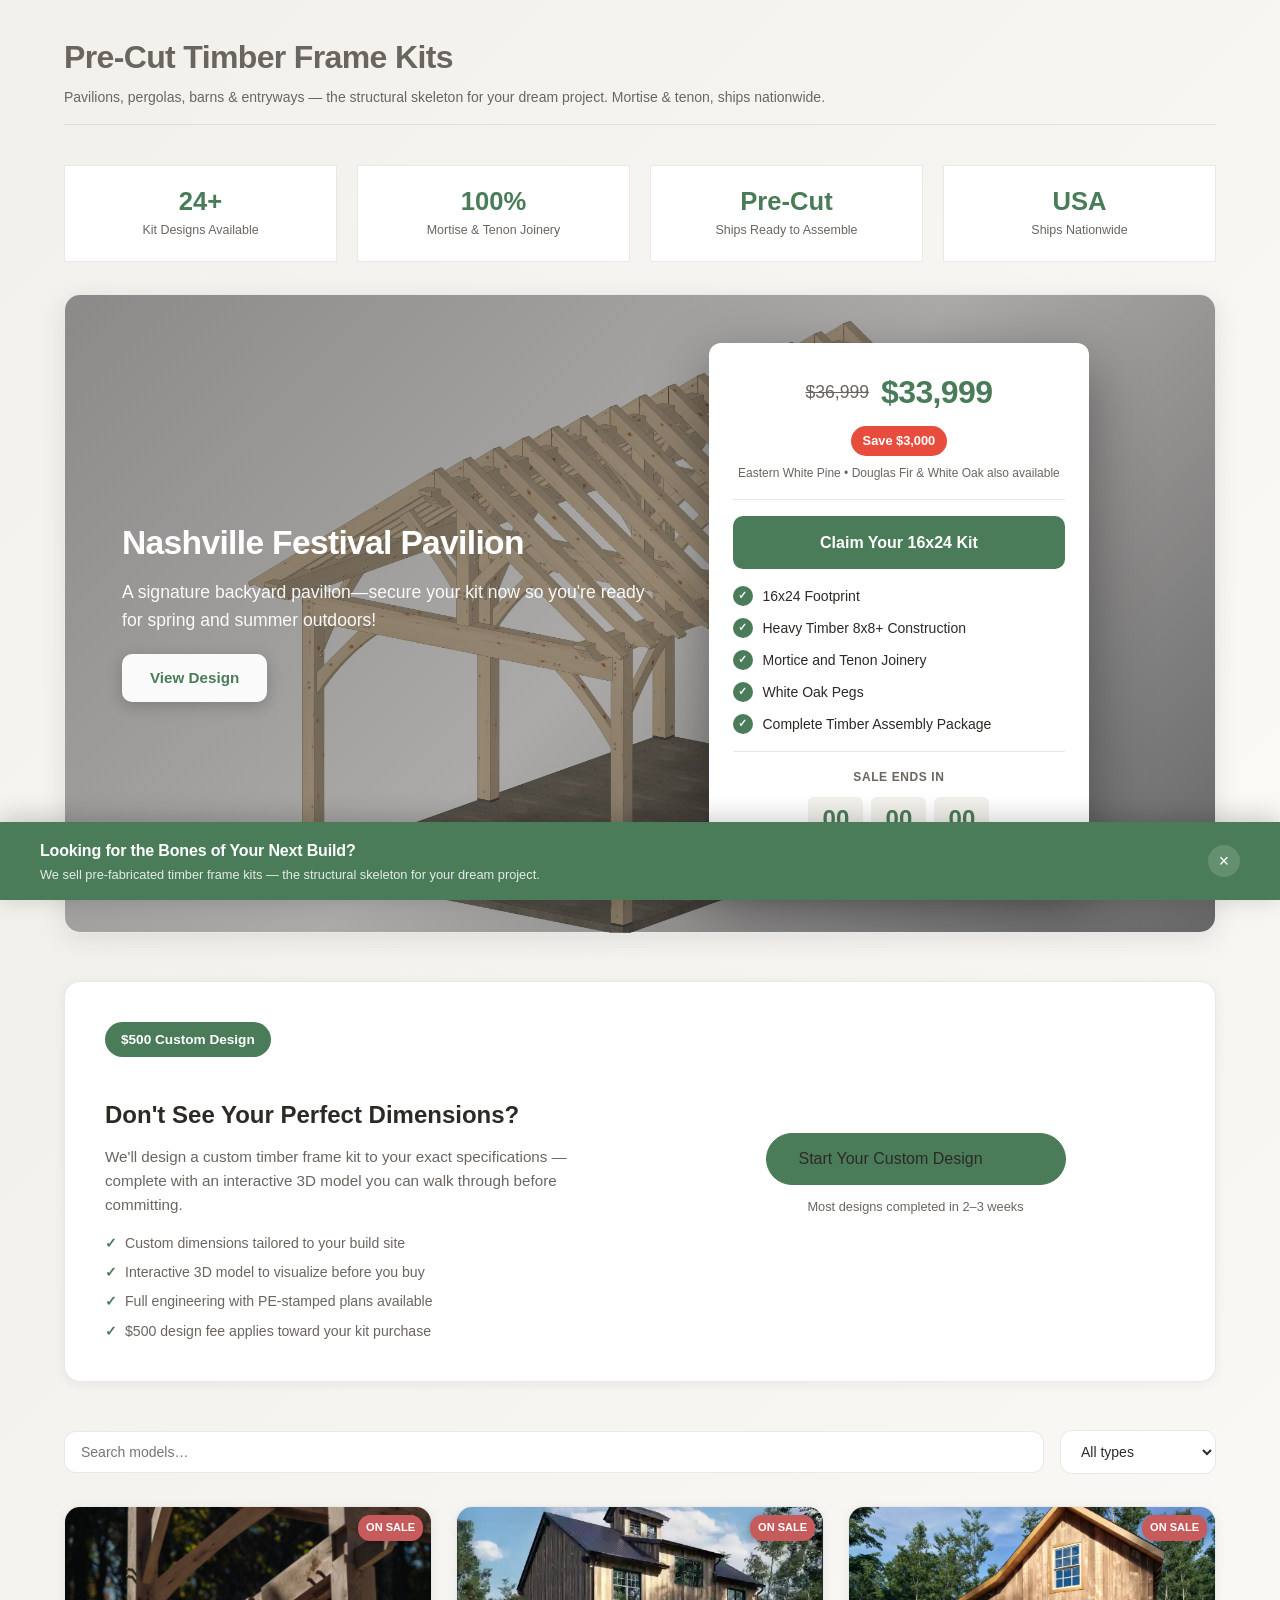
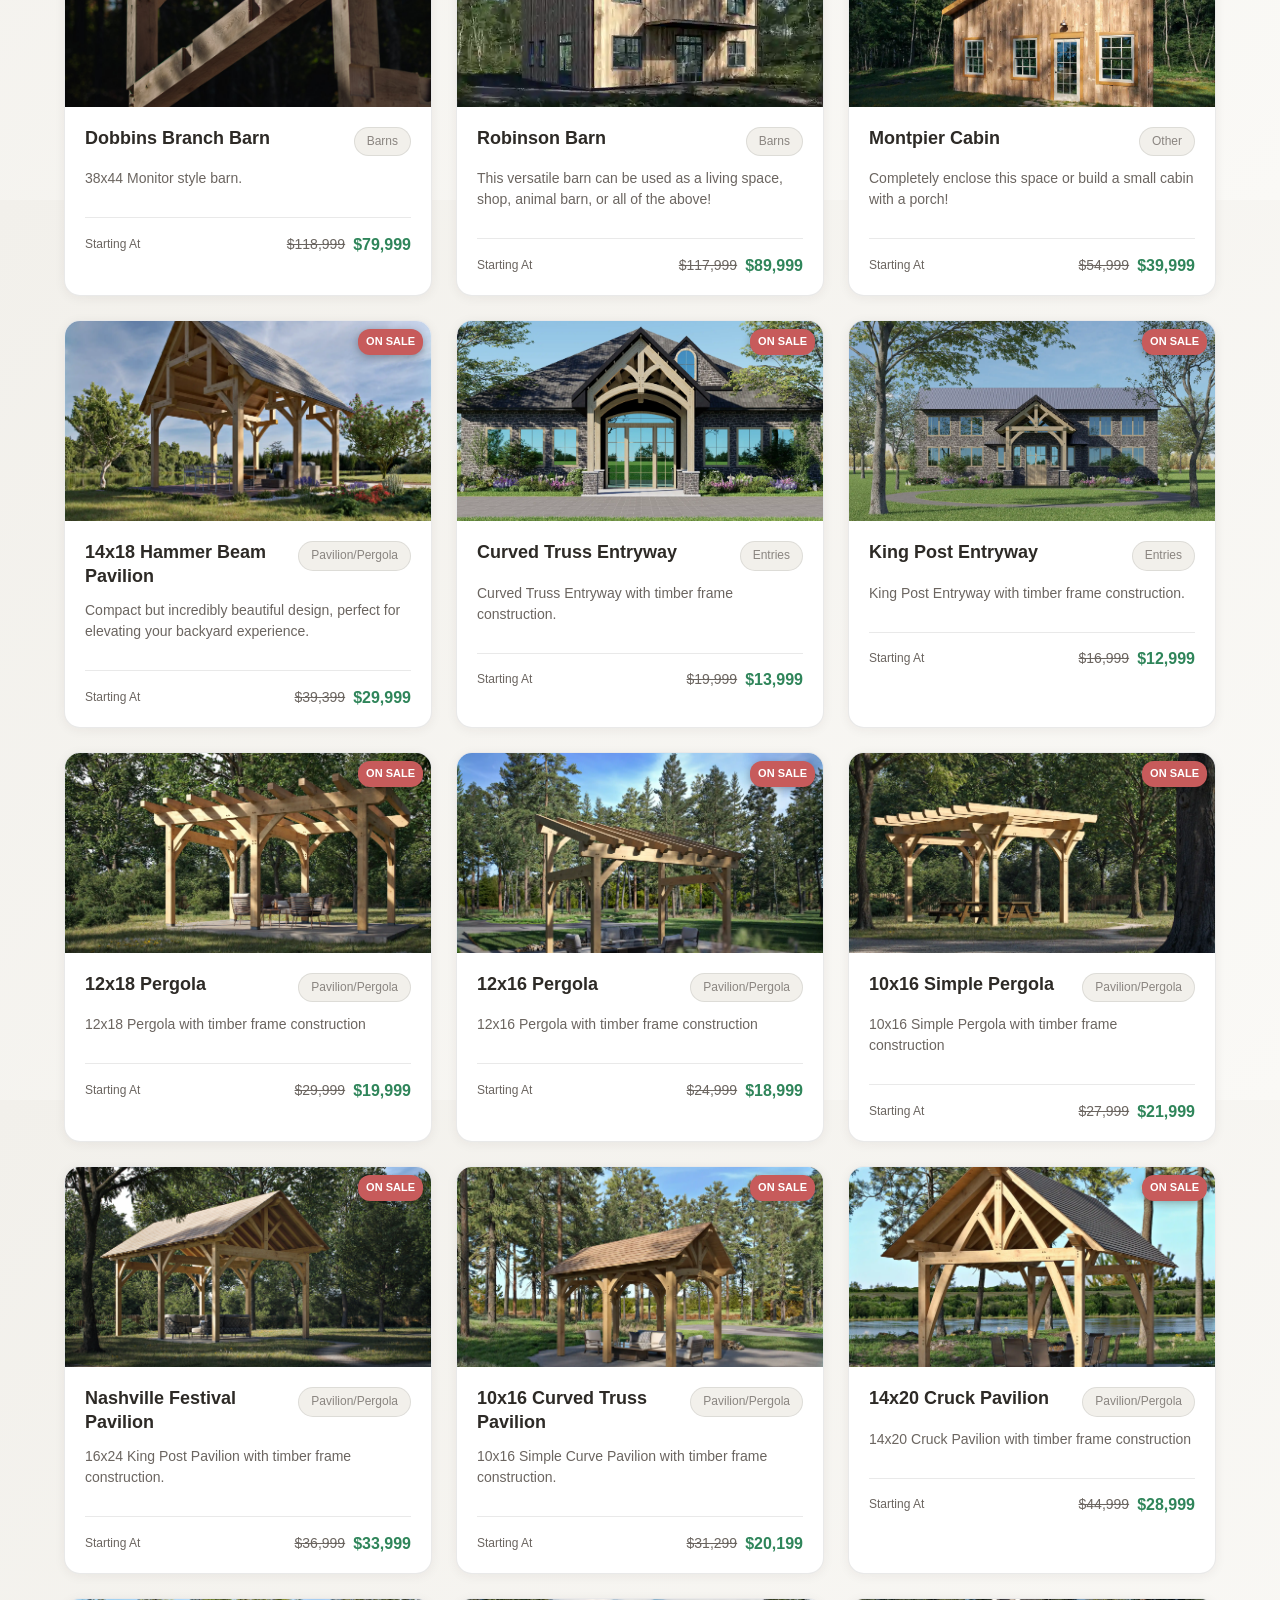
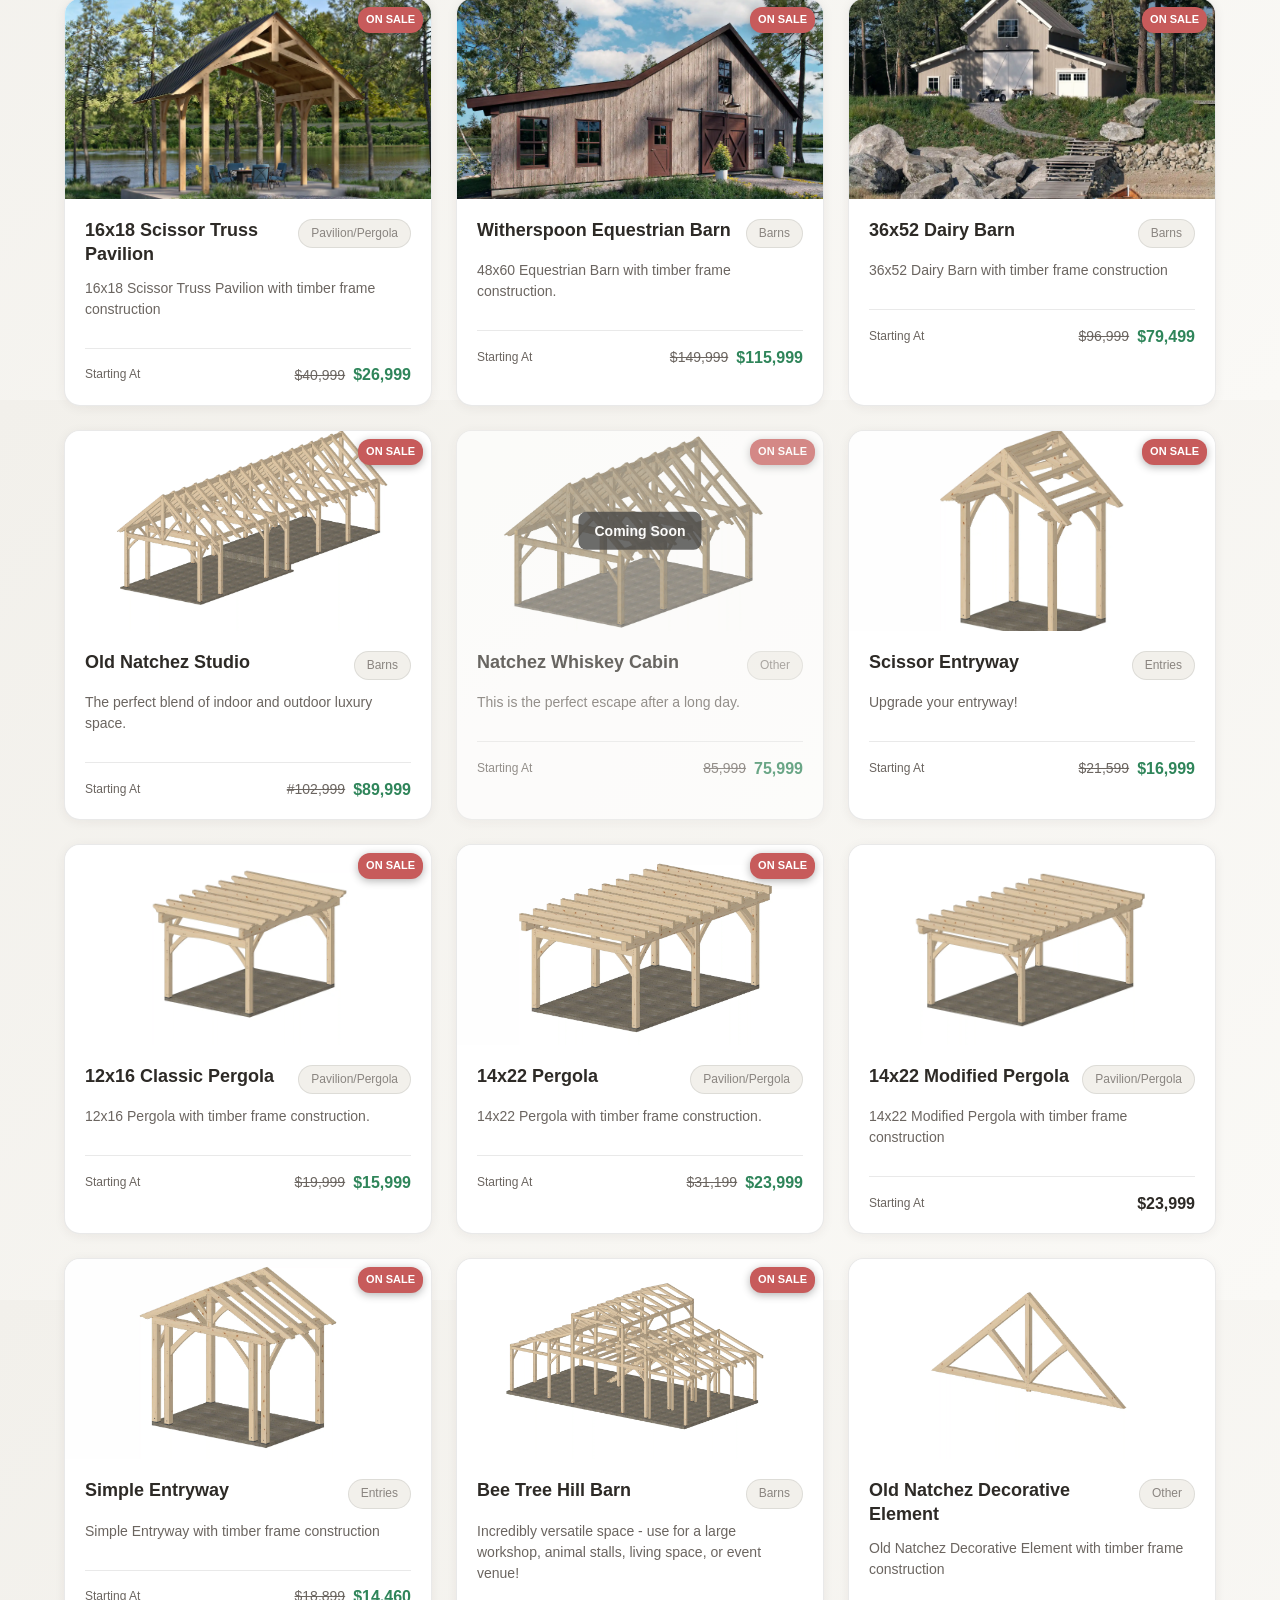
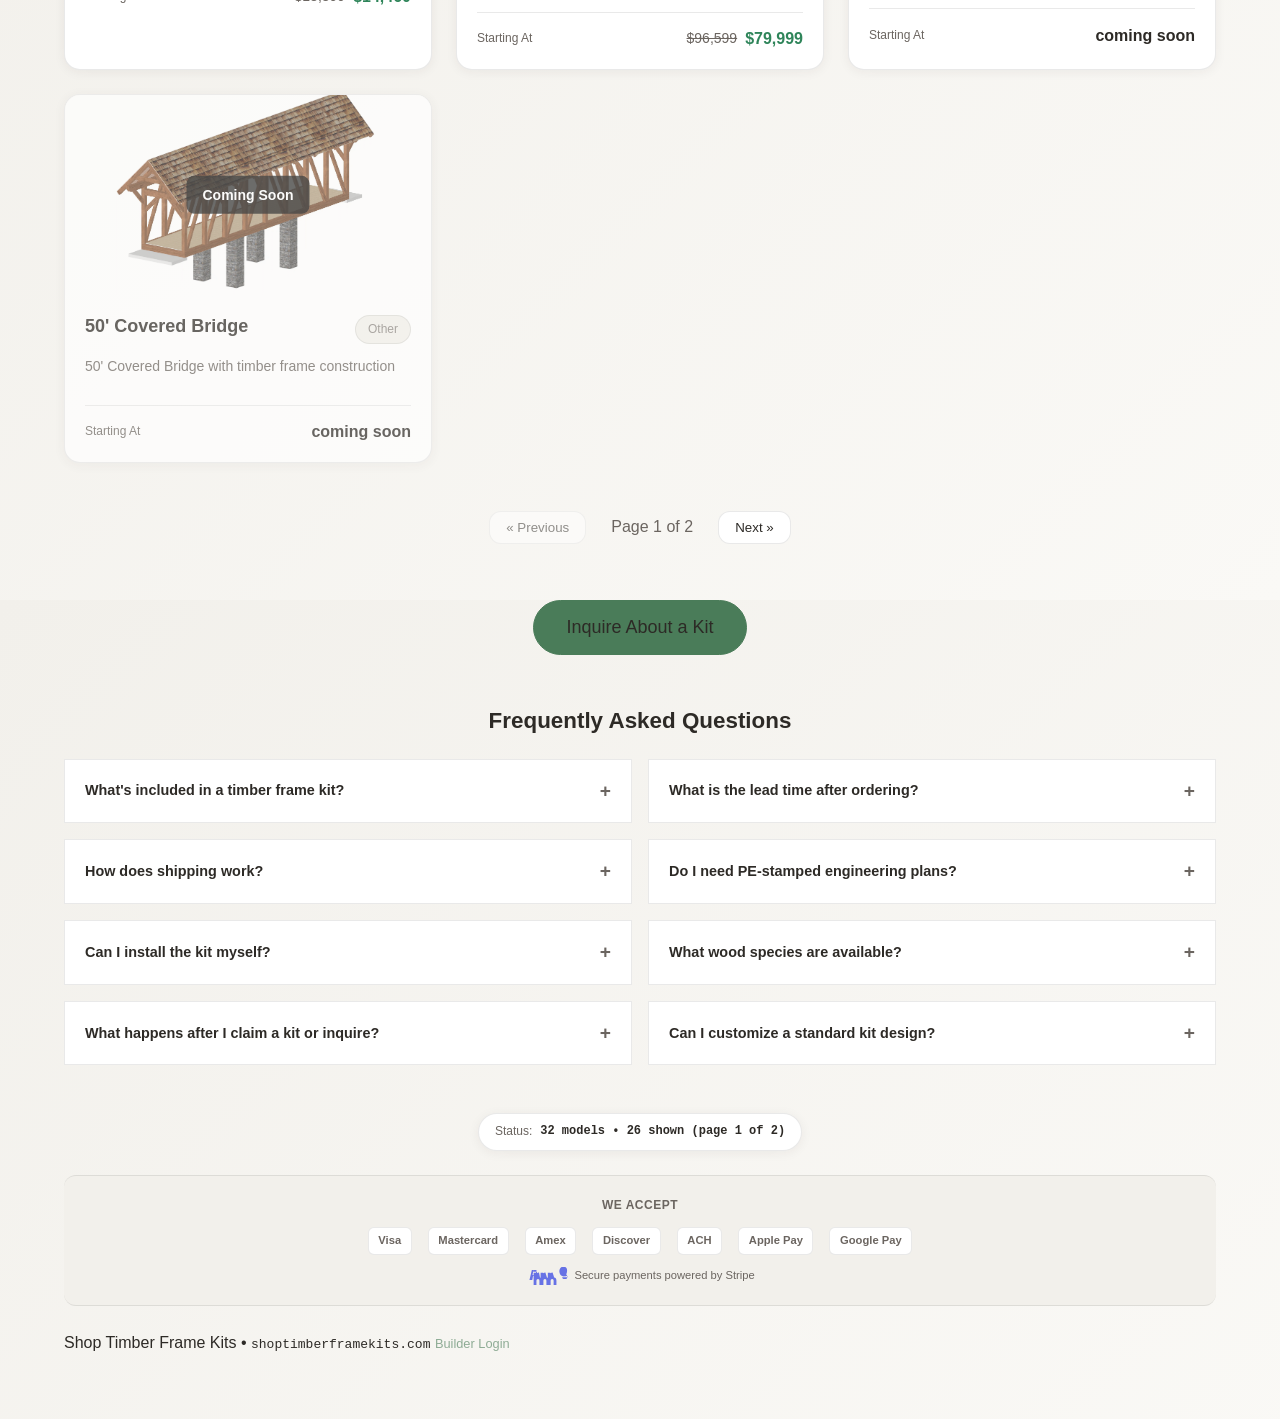
==== commit feff8dc9: "changes to UI" ====
--- a/index.html
+++ b/index.html
@@ -27,9 +27,12 @@
   <meta name="twitter:card" content="summary_large_image" />
   <meta name="twitter:title" content="Pre-Cut Timber Frame Kits | Shop Timber Frame Kits" />
   <meta name="twitter:description" content="Browse pre-engineered timber frame kits. Interactive 3D models, mortise & tenon construction, ships nationwide." />
-  <link rel="icon" type="image/png" href="assets/global_graphics/LCTF Profile.png">
+  <link rel="icon" type="image/png" href="assets/favicon.png">
   <link rel="dns-prefetch" href="//docs.google.com">
+  <link rel="dns-prefetch" href="https://js.stripe.com">
   <link rel="preconnect" href="//docs.google.com" crossorigin>
+  <link rel="preconnect" href="https://js.stripe.com" crossorigin>
+  <link rel="stylesheet" href="assets/payment-methods.css">
   <script type="application/ld+json">
   {"@context":"https://schema.org","@type":"WebSite","name":"Shop Timber Frame Kits","url":"https://shoptimberframekits.com","description":"Pre-engineered timber frame kits for pavilions, pergolas, barns, and entryways. Pre-cut, mortise & tenon, ships nationwide."}
   </script>
@@ -139,18 +142,6 @@
     }
 
     .header-left { display: flex; align-items: center; gap: 1rem; flex-wrap: wrap; }
-    .theme-toggle {
-      width: 40px; height: 40px;
-      border: 1px solid var(--border);
-      border-radius: var(--radius-sm);
-      background: var(--panel);
-      color: var(--text-muted);
-      cursor: pointer;
-      display: flex; align-items: center; justify-content: center;
-      font-size: 1.1rem;
-      transition: var(--transition);
-    }
-    .theme-toggle:hover { border-color: var(--border-hover); color: var(--text); }
 
     .logo {
       height: 60px;
@@ -1265,13 +1256,11 @@
   <div class="wrap">
     <header>
       <div class="header-left">
-        <img src="assets/global_graphics/LCTF Profile.png" alt="Shop Timber Frame Kits" class="logo">
         <div class="title">
-          <h1>The Bones of Your Next Build</h1>
-          <p>Pre-cut, pre-engineered timber frame kits &mdash; the structural skeleton for your dream project. Ships nationwide.</p>
+          <h1>Pre-Cut Timber Frame Kits</h1>
+        <p>Pavilions, pergolas, barns &amp; entryways &mdash; the structural skeleton for your dream project. Mortise &amp; tenon, ships nationwide.</p>
         </div>
       </div>
-      <button class="theme-toggle" id="theme-toggle" aria-label="Toggle dark mode" title="Toggle dark/light mode">&#x263E;</button>
     </header>
 
     <!-- Trust signals -->
@@ -1443,6 +1432,23 @@
       </div>
     </div>
 
+    <section class="payment-methods" aria-label="Accepted payment methods">
+      <span class="payment-methods-label">We accept</span>
+      <div class="payment-methods-icons">
+        <span class="pm-badge" title="Visa">Visa</span>
+        <span class="pm-badge" title="Mastercard">Mastercard</span>
+        <span class="pm-badge" title="American Express">Amex</span>
+        <span class="pm-badge" title="Discover">Discover</span>
+        <span class="pm-badge" title="ACH Bank Transfer">ACH</span>
+        <span class="pm-badge" title="Apple Pay">Apple Pay</span>
+        <span class="pm-badge" title="Google Pay">Google Pay</span>
+      </div>
+      <div class="payment-methods-stripe">
+        <svg viewBox="0 0 60 25" fill="none" xmlns="http://www.w3.org/2000/svg"><path d="M59.64 14.28h-8.06c.19 1.93 1.6 2.55 3.2 2.55 1.64 0 2.96-.37 2.96-.37.36-.14.5-.42.48-.66l.35-2.84c.02-.22-.15-.52-.6-.4 0 0-1.86.6-3.92.6-3.9 0-6.34-2.86-6.34-7.1 0-3.75 2.14-6.6 5.62-6.6 3.26 0 5.15 2.2 5.15 5.34 0 2.2-.5 3.9-1.1 5.1l-.12.3zm-5.92-5.5c0 1.7-.7 3.28-2.6 3.28-1.44 0-2.32-1.3-2.32-3.28 0-1.6.66-3.2 2.4-3.2 1.5 0 2.3 1.4 2.3 3.2z" fill="#6772E5"/><path d="M38.32 7.7c-1.2 0-2.18.37-2.9 1.04l-.12-.8h-3.6v19.2h3.9v-7.42c0-1.75.66-2.9 2.2-2.9 1.33 0 1.96 1 1.96 2.5v7.82h3.9v-8.36c0-2.5-1.33-4.08-3.14-4.08z" fill="#6772E5"/><path d="M28.3 7.7c-1.23 0-2.2.37-2.9 1.04l-.12-.8h-3.6v19.2h3.9v-7.42c0-1.75.66-2.9 2.2-2.9 1.33 0 1.96 1 1.96 2.5v7.82h3.9v-8.36c0-2.5-1.34-4.08-3.14-4.08z" fill="#6772E5"/><path d="M19.4 7.7c-1.2 0-2.2.37-2.9 1.04l-.12-.8H12v19.2h3.9v-7.42c0-1.75.66-2.9 2.2-2.9 1.33 0 1.96 1 1.96 2.5v7.82h3.9v-8.36c0-2.5-1.34-4.08-3.14-4.08z" fill="#6772E5"/><path d="M9.5 4.18L6.2 17.9h3.9l1.1-5.62h4.9l.63-5.62H11.6l.43-2.48H3.9L9.5 4.18zm.9 7.1l1.5-7.1h4.2l-1.5 7.1h-4.2z" fill="#6772E5"/></svg>
+        <span>Secure payments powered by Stripe</span>
+      </div>
+    </section>
+
     <footer>
       <span>Shop Timber Frame Kits &bull; <code>shoptimberframekits.com</code></span>
       <a href="builder-portal.html" style="font-size:0.8rem;opacity:0.6">Builder Login</a>
@@ -1954,6 +1960,29 @@
         manifest = json;
         if (manifest && Array.isArray(manifest.models)) {
           populateTypes(manifest.models);
+          var visible = manifest.models.filter(function(m) { return !m.hidden; });
+          var itemList = {
+            "@context": "https://schema.org",
+            "@type": "ItemList",
+            "name": "Timber Frame Kits",
+            "description": "Pre-cut timber frame kits for pavilions, pergolas, barns, and entryways.",
+            "numberOfItems": visible.length,
+            "itemListElement": visible.slice(0, 20).map(function(m, i) {
+              return {
+                "@type": "ListItem",
+                "position": i + 1,
+                "url": "https://shoptimberframekits.com/detail.html?id=" + encodeURIComponent(m.id),
+                "name": m.name || m.id
+              };
+            })
+          };
+          var old = document.getElementById("itemlist-schema");
+          if (old) old.remove();
+          var s = document.createElement("script");
+          s.id = "itemlist-schema";
+          s.type = "application/ld+json";
+          s.textContent = JSON.stringify(itemList);
+          document.head.appendChild(s);
         }
         currentPage = 1; // Reset to first page when loading new manifest
         render();
@@ -2017,35 +2046,6 @@
       setInterval(updateTimer, 60000); // Update every minute
     }
 
-    (function() {
-      var KEY = 'stfk_theme';
-      var btn = document.getElementById('theme-toggle');
-      function isDark() {
-        var t = document.documentElement.getAttribute('data-theme');
-        if (t === 'dark') return true;
-        if (t === 'light') return false;
-        return window.matchMedia('(prefers-color-scheme: dark)').matches;
-      }
-      function apply(t) {
-        if (t) document.documentElement.setAttribute('data-theme', t);
-        else document.documentElement.removeAttribute('data-theme');
-        btn.textContent = isDark() ? '\u2600' : '\u263E';
-        btn.setAttribute('aria-label', isDark() ? 'Switch to light mode' : 'Switch to dark mode');
-      }
-      function init() {
-        var saved = localStorage.getItem(KEY);
-        if (saved) { apply(saved); return; }
-        apply('');
-      }
-      btn.addEventListener('click', function() {
-        var next = isDark() ? 'light' : 'dark';
-        document.documentElement.setAttribute('data-theme', next);
-        localStorage.setItem(KEY, next);
-        apply(next);
-      });
-      init();
-    })();
-
     loadManifest();
     updateHeroCountdown();
 
--- a/assets/payment-methods.css
+++ b/assets/payment-methods.css
@@ -0,0 +1,96 @@
+/* Payment methods section - reusable across pages */
+.payment-methods {
+  display: flex;
+  flex-direction: column;
+  align-items: center;
+  gap: 0.75rem;
+  padding: 1.25rem 1rem;
+  margin: 1.5rem 0;
+  border-top: 1px solid var(--border, rgba(45, 42, 38, 0.12));
+  border-bottom: 1px solid var(--border, rgba(45, 42, 38, 0.12));
+  background: var(--bg-secondary, #f2f0eb);
+  border-radius: var(--radius-md, 12px);
+}
+
+.payment-methods-label {
+  font-size: 0.75rem;
+  font-weight: 600;
+  text-transform: uppercase;
+  letter-spacing: 0.5px;
+  color: var(--text-muted, #6b6560);
+}
+
+.payment-methods-icons {
+  display: flex;
+  flex-wrap: wrap;
+  align-items: center;
+  justify-content: center;
+  gap: 0.75rem 1rem;
+}
+
+.payment-methods-icons svg {
+  height: 24px;
+  width: auto;
+  opacity: 0.85;
+  transition: opacity 0.2s;
+}
+
+.payment-methods-icons svg:hover {
+  opacity: 1;
+}
+
+.pm-badge {
+  display: inline-flex;
+  align-items: center;
+  padding: 0.25rem 0.6rem;
+  font-size: 0.7rem;
+  font-weight: 600;
+  color: var(--text-muted, #6b6560);
+  background: var(--panel, #fff);
+  border: 1px solid var(--border, rgba(45, 42, 38, 0.12));
+  border-radius: 6px;
+  transition: opacity 0.2s, border-color 0.2s;
+}
+
+.pm-badge:hover {
+  opacity: 1;
+  border-color: var(--accent, #4a7c59);
+}
+
+.details-panel .pm-badge {
+  background: rgba(255, 255, 255, 0.06);
+  border-color: rgba(255, 255, 255, 0.12);
+  color: var(--muted, #768fa7);
+}
+
+.details-panel .pm-badge:hover {
+  border-color: var(--accent, #768fa7);
+}
+
+.payment-methods-stripe {
+  display: flex;
+  align-items: center;
+  gap: 0.375rem;
+  font-size: 0.7rem;
+  color: var(--text-muted, #6b6560);
+}
+
+.payment-methods-stripe svg {
+  height: 18px;
+  width: auto;
+}
+
+/* Dark theme overrides for detail.html */
+[data-theme="dark"] .payment-methods,
+.details-panel .payment-methods {
+  background: rgba(255, 255, 255, 0.04);
+  border-color: var(--border, rgba(255, 255, 255, 0.14));
+}
+
+.details-panel .payment-methods-label {
+  color: var(--muted, #768fa7);
+}
+
+.details-panel .payment-methods-stripe {
+  color: var(--muted, #768fa7);
+}
